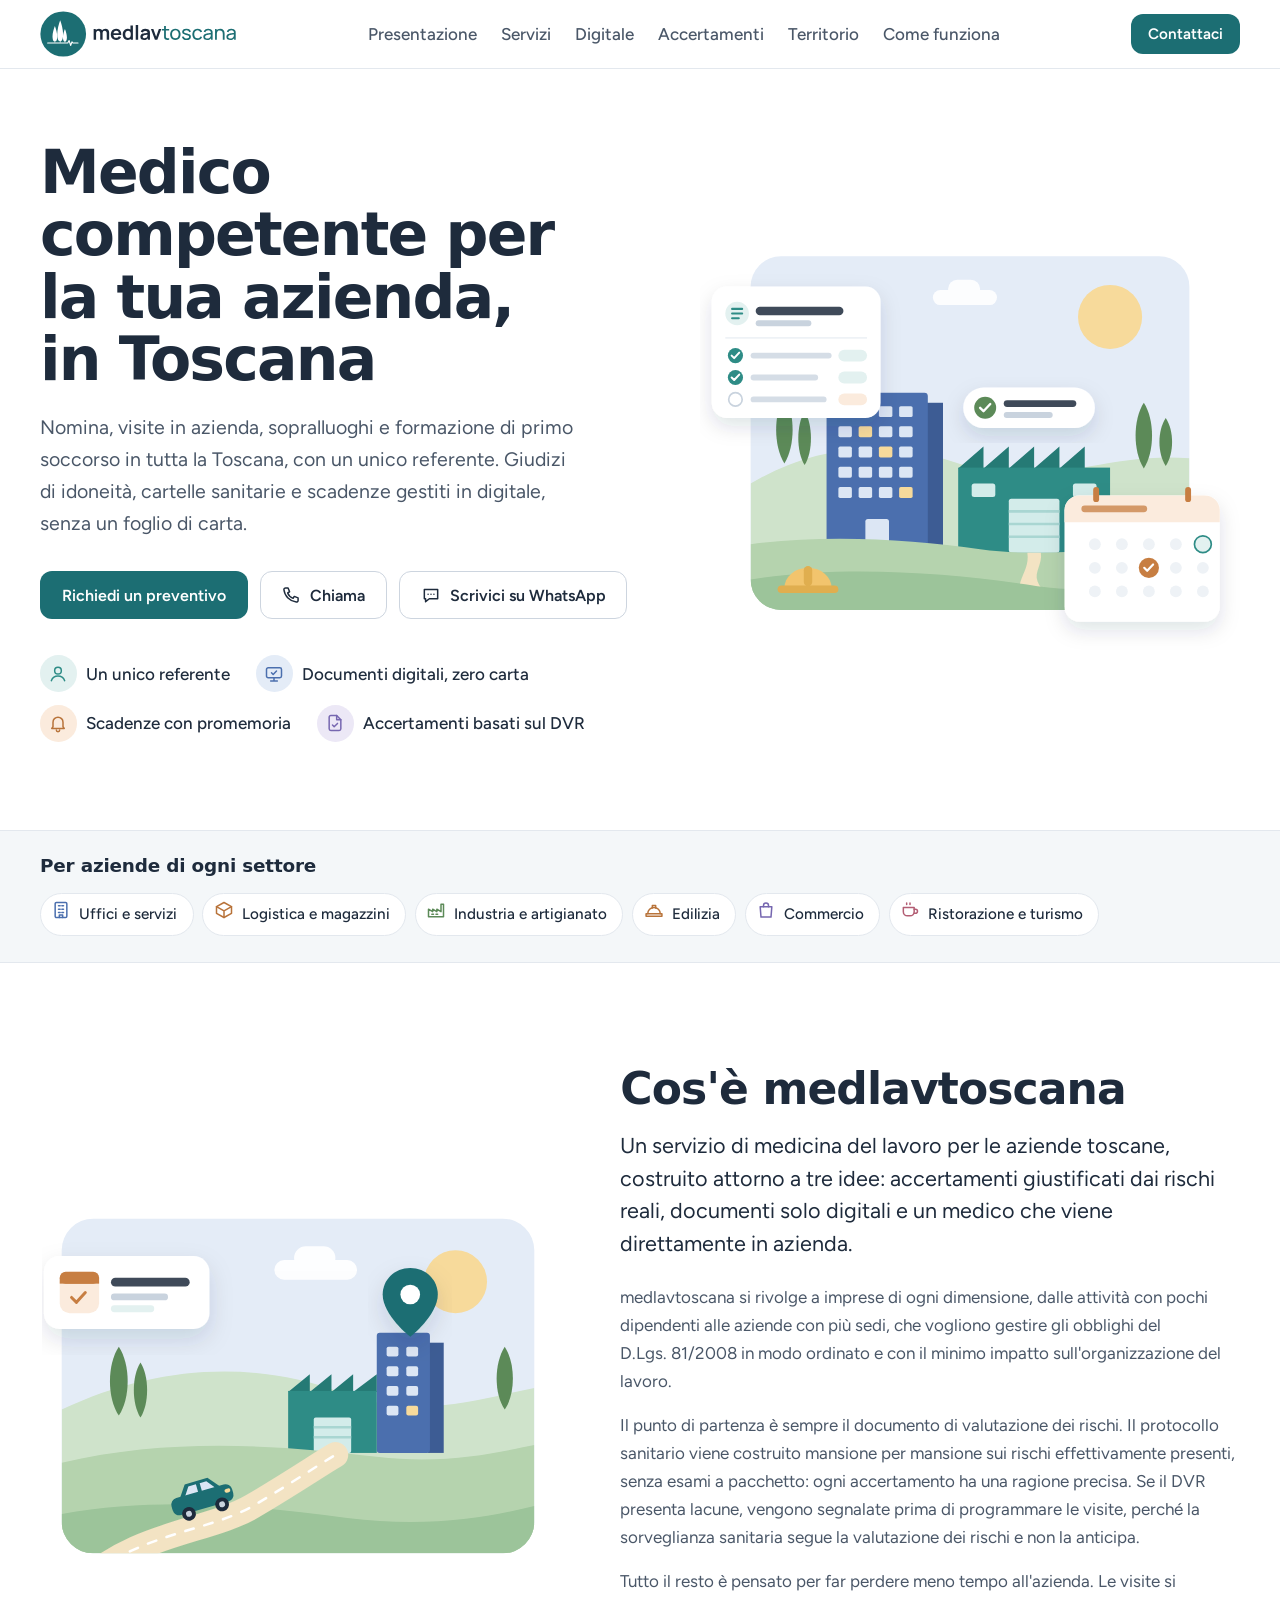
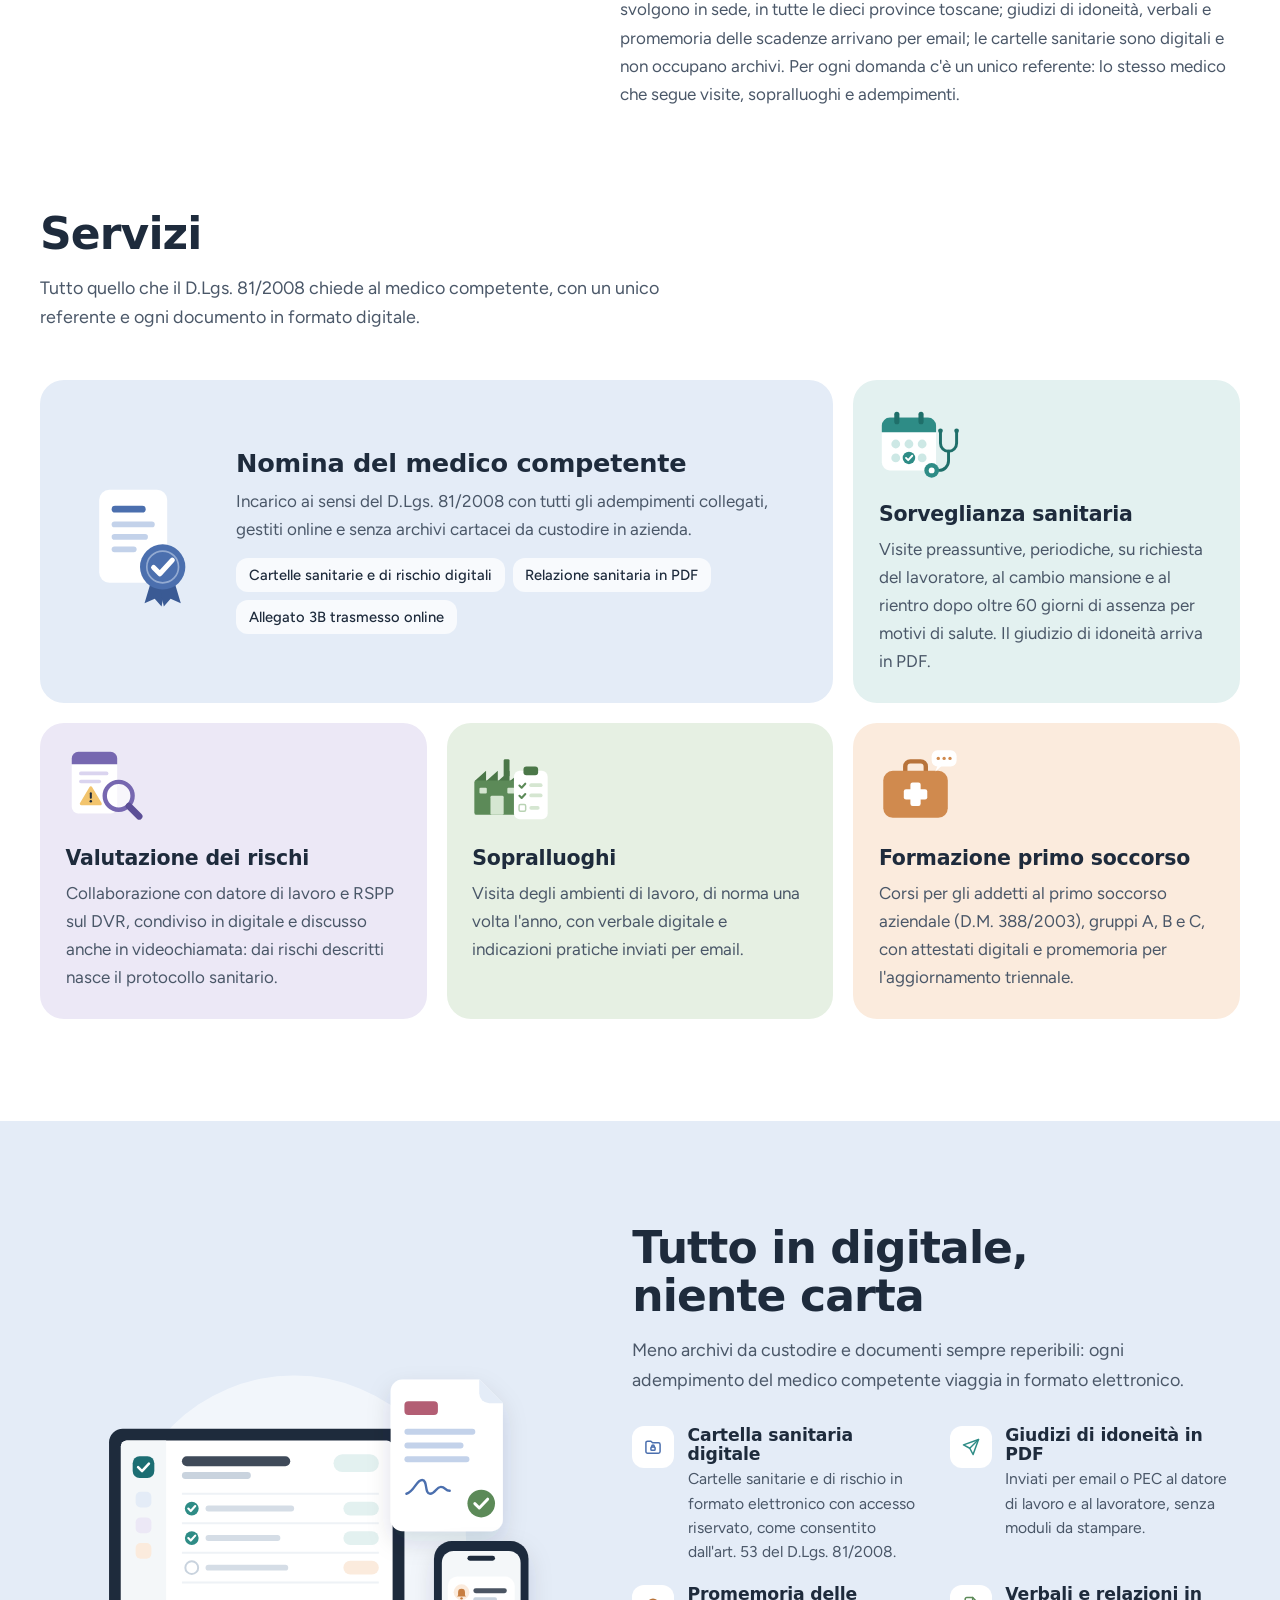
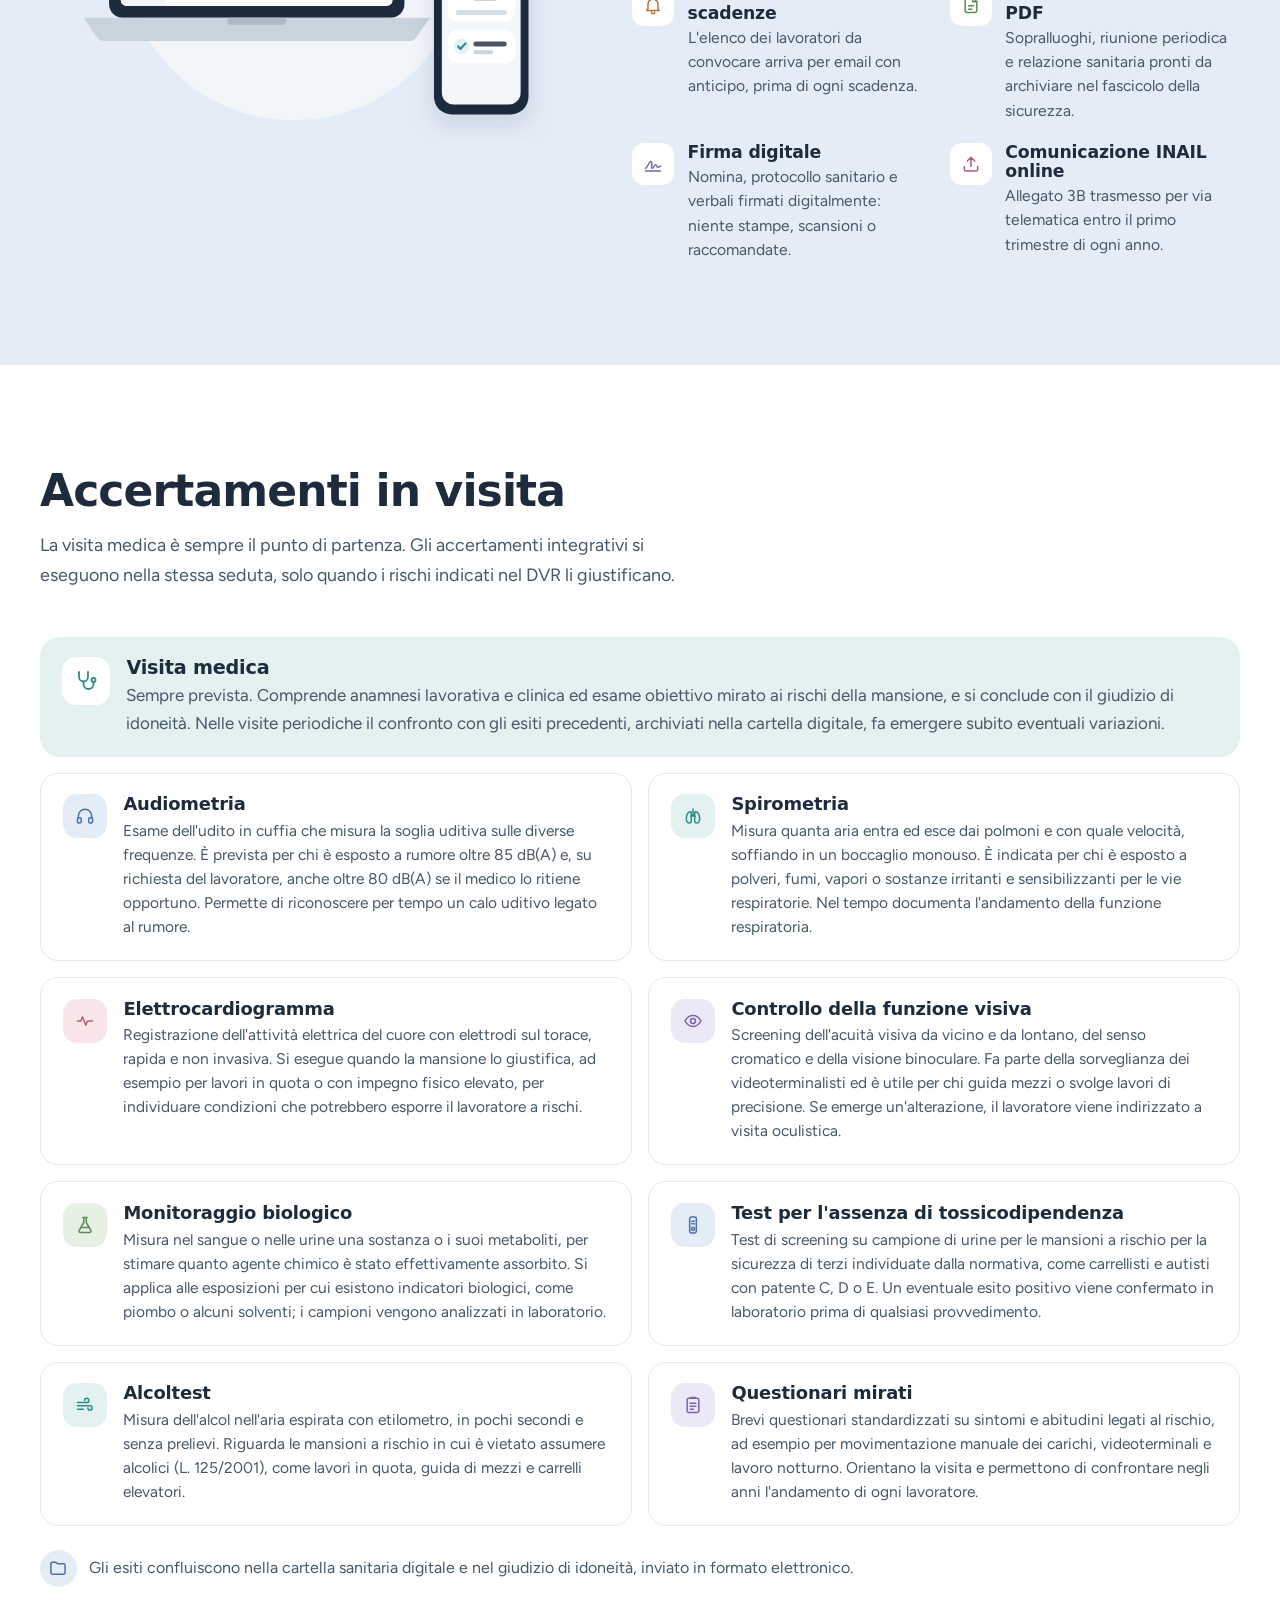
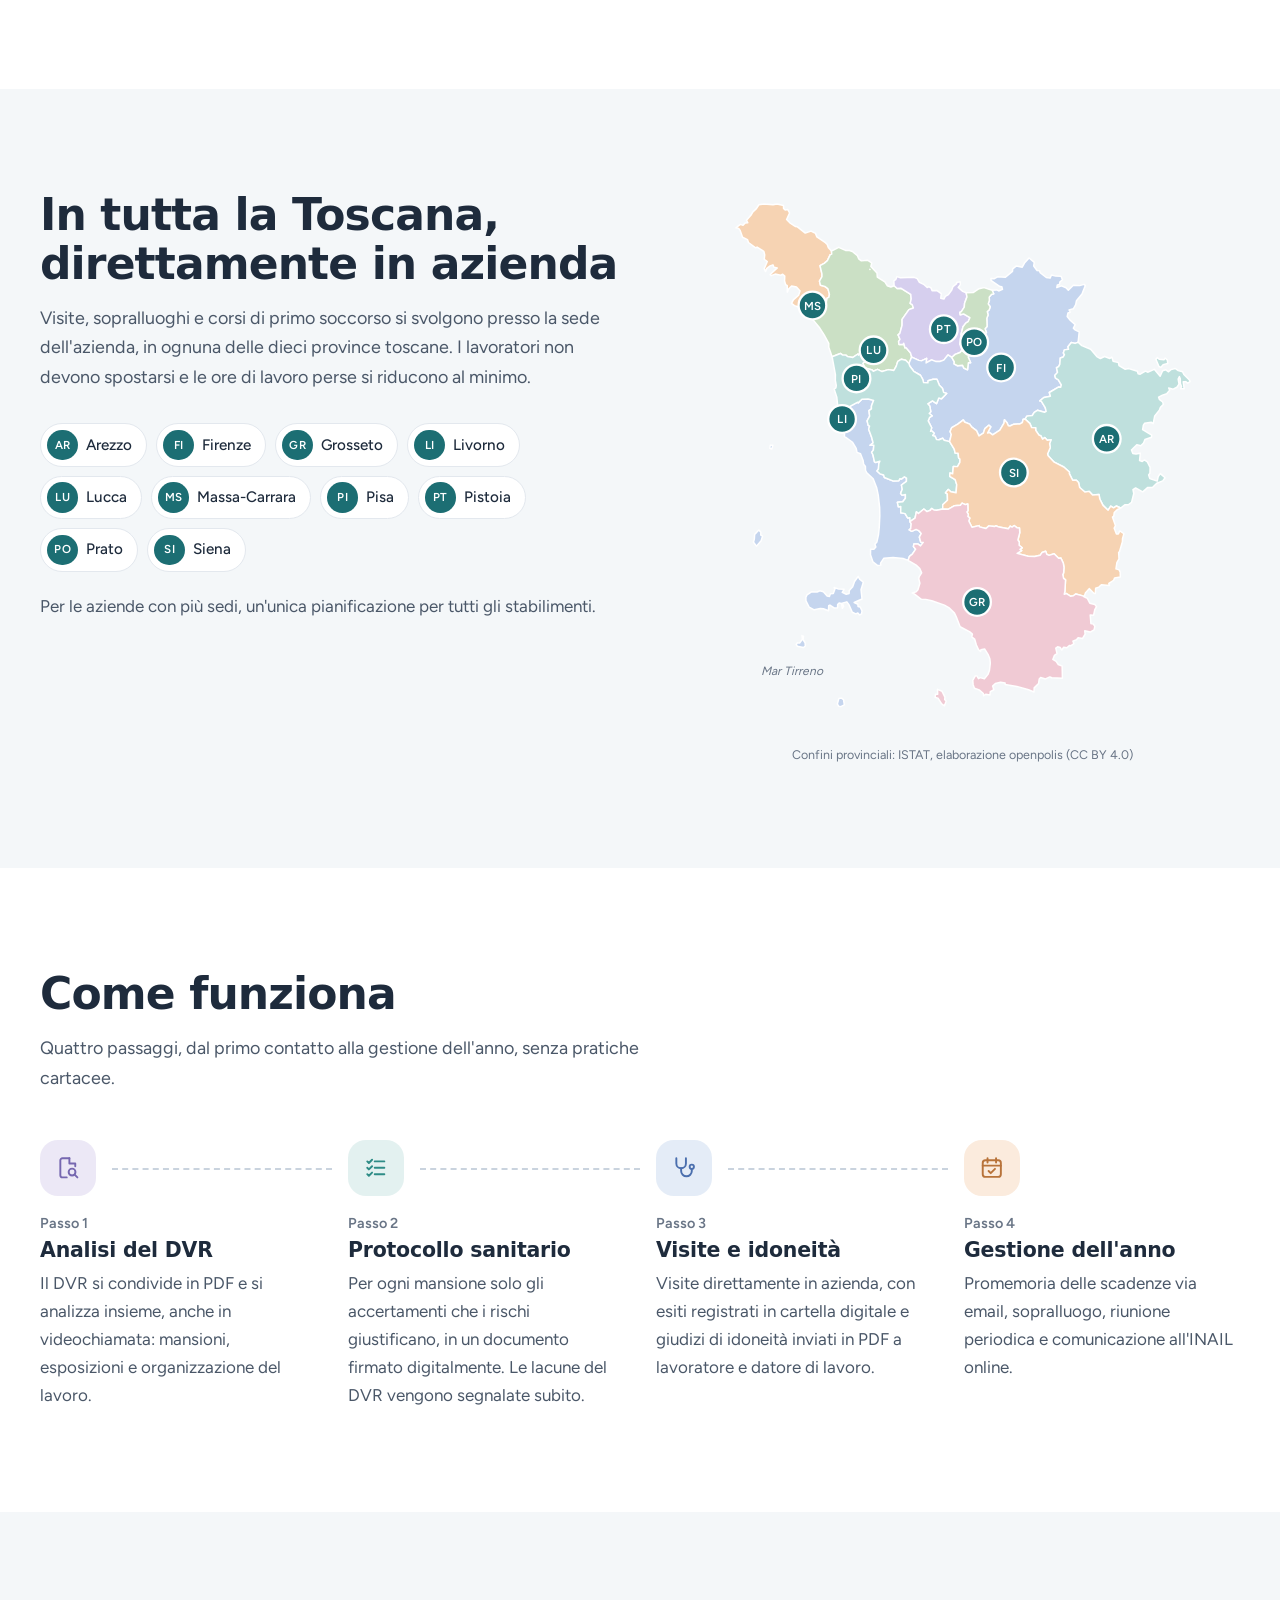
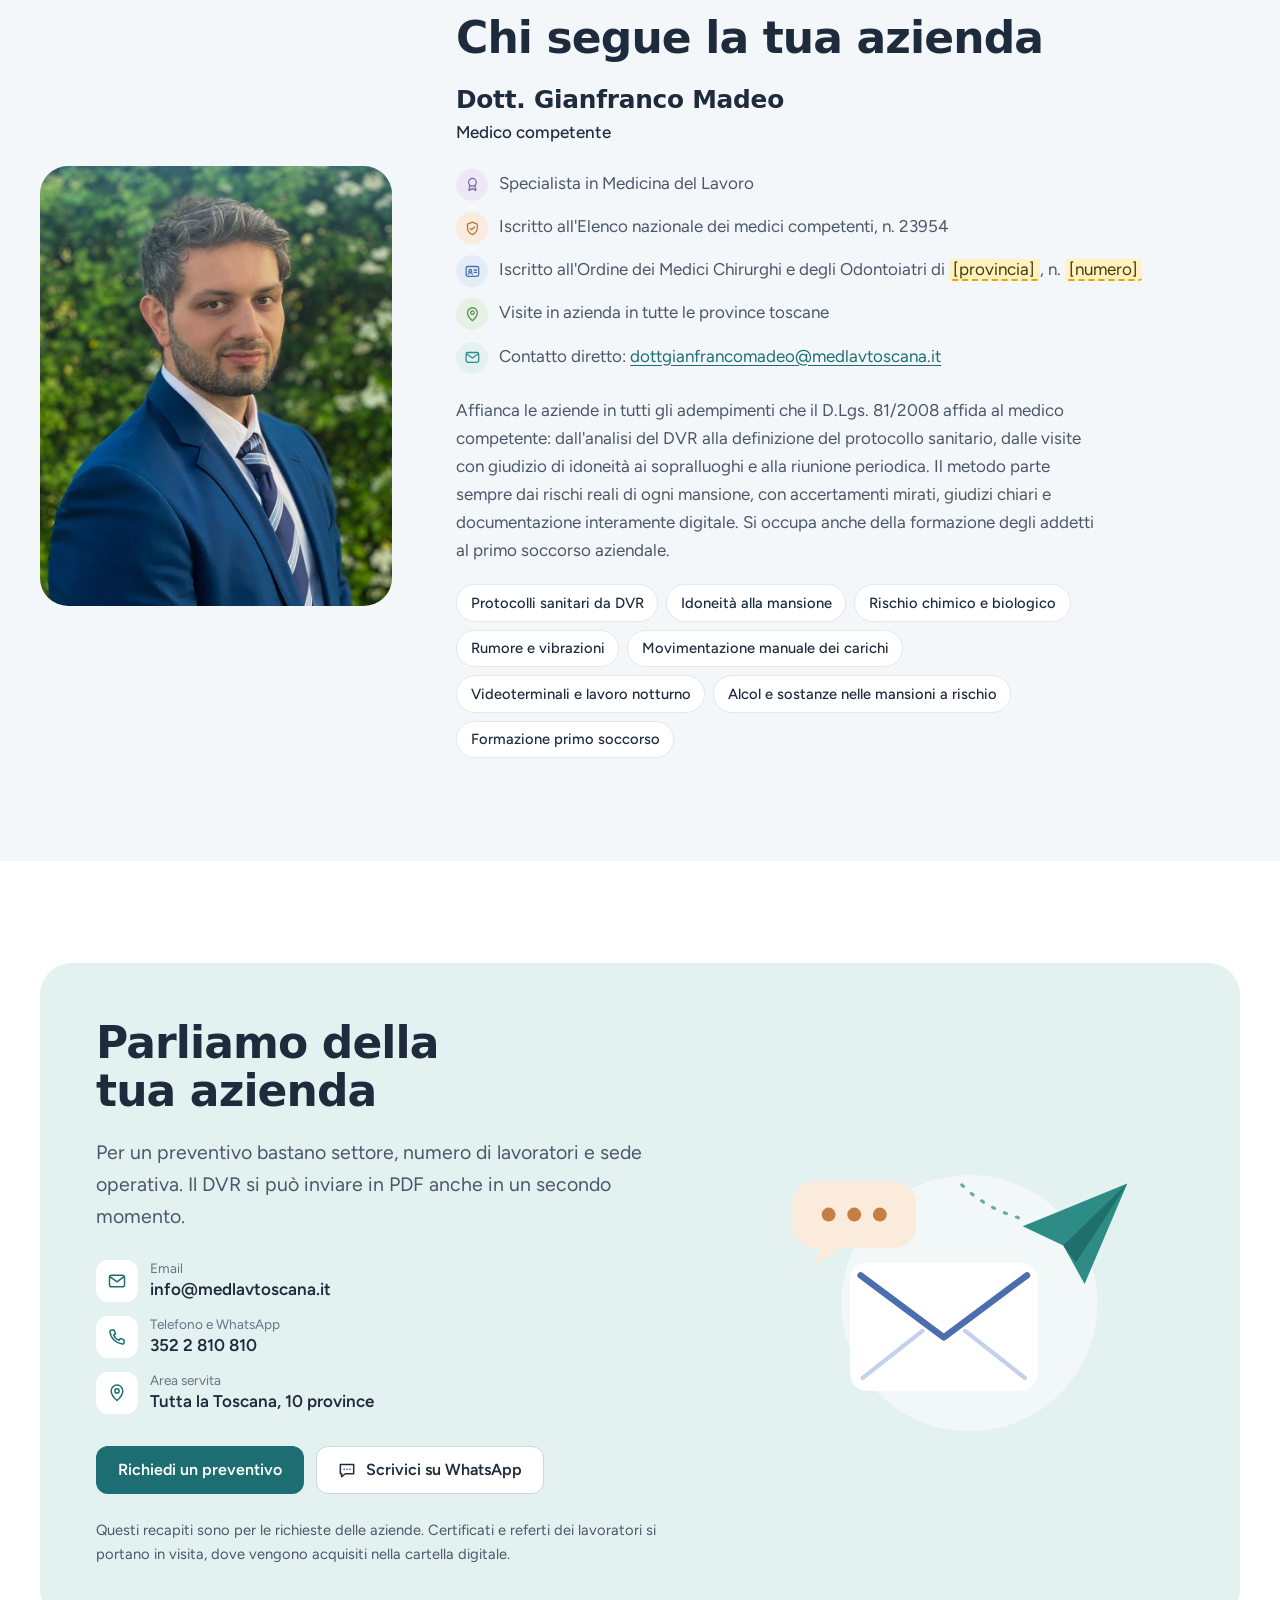
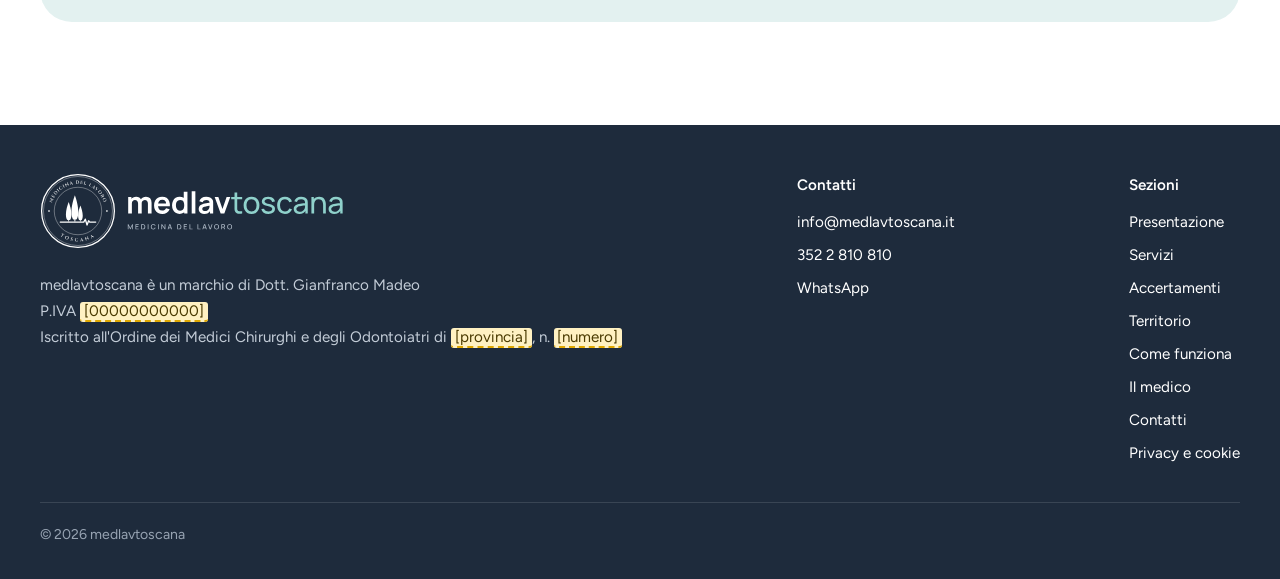
==== index.html @ ee9767a1 "Telefono e WhatsApp, scheda del medico aggiornata, sito pronto per il dominio - Numero 352 2 810 810" ====
<!doctype html>
<html lang="it">
<head>
  <meta charset="utf-8">
  <meta name="viewport" content="width=device-width, initial-scale=1">
  <title>medlavtoscana | Medico competente per aziende in Toscana</title>
  <meta name="description" content="Nomina del medico competente, sorveglianza sanitaria, sopralluoghi e formazione di primo soccorso per aziende in Toscana. Un unico referente e documenti solo digitali: giudizi, cartelle e scadenze senza carta.">
  <link rel="canonical" href="https://medlavtoscana.it/">
  <link rel="icon" href="favicon.svg" type="image/svg+xml">
  <link rel="icon" href="favicon-32.png" sizes="32x32" type="image/png">
  <link rel="apple-touch-icon" href="apple-touch-icon.png">
  <link rel="preload" href="bricolage-700.woff2" as="font" type="font/woff2" crossorigin>
  <link rel="preload" href="figtree-400.woff2" as="font" type="font/woff2" crossorigin>
  <link rel="stylesheet" href="styles.css">
  <meta name="theme-color" content="#FFFFFF">
  <meta property="og:type" content="website">
  <meta property="og:locale" content="it_IT">
  <meta property="og:url" content="https://medlavtoscana.it/">
  <meta property="og:title" content="medlavtoscana | Medico competente per aziende in Toscana">
  <meta property="og:description" content="Un unico referente e documenti solo digitali: giudizi di idoneità, cartelle e scadenze senza carta.">
  <meta property="og:image" content="https://medlavtoscana.it/og-image.png">
  <meta property="og:image:width" content="1200">
  <meta property="og:image:height" content="630">
  <script type="application/ld+json">
  {
    "@context": "https://schema.org",
    "@type": "MedicalBusiness",
    "name": "medlavtoscana",
    "url": "https://medlavtoscana.it/",
    "image": "https://medlavtoscana.it/og-image.png",
    "logo": "https://medlavtoscana.it/apple-touch-icon.png",
    "description": "Medicina del lavoro per aziende in Toscana: nomina del medico competente, sorveglianza sanitaria, sopralluoghi, formazione di primo soccorso, documenti digitali.",
    "areaServed": { "@type": "AdministrativeArea", "name": "Toscana" },
    "telephone": "+39 352 2 810 810",
    "email": "info@medlavtoscana.it",
    "founder": { "@type": "Person", "honorificPrefix": "Dott.", "name": "Gianfranco Madeo" }
  }
  </script>
</head>
<body>
  <a class="skip" href="#contenuto">Vai al contenuto</a>

  <header class="site-header">
    <div class="wrap header-inner">
      <a class="brand" href="./" aria-label="medlavtoscana, pagina iniziale">
        <img src="logo.svg" width="1023" height="240" alt="medlavtoscana">
      </a>
      <nav class="site-nav" aria-label="Sezioni">
        <a href="#presentazione">Presentazione</a>
        <a href="#servizi">Servizi</a>
        <a href="#digitale">Digitale</a>
        <a href="#accertamenti">Accertamenti</a>
        <a href="#territorio">Territorio</a>
        <a href="#come-funziona">Come funziona</a>
      </nav>
      <a class="btn btn-primary btn-sm" href="#contatti">Contattaci</a>
    </div>
  </header>

  <main id="contenuto">

    <!-- ===== Apertura ===== -->
    <section class="hero">
      <div class="wrap hero-grid">
        <div>
          <h1>Medico competente per la tua azienda, in Toscana</h1>
          <p class="lead">Nomina, visite in azienda, sopralluoghi e formazione di primo soccorso in tutta la Toscana, con un unico referente. Giudizi di idoneità, cartelle sanitarie e scadenze gestiti in digitale, senza un foglio di carta.</p>
          <div class="actions">
            <a class="btn btn-primary" data-preventivo href="mailto:info@medlavtoscana.it?subject=Richiesta%20preventivo%20medicina%20del%20lavoro&amp;body=Azienda%3A%0D%0ASettore%20di%20attivit%C3%A0%3A%0D%0ANumero%20di%20lavoratori%3A%0D%0ASede%20operativa%3A%0D%0ARichiesta%3A%0D%0A">Richiedi un preventivo</a>
            <a class="btn btn-ghost" href="tel:+393522810810">
              <svg class="i" viewBox="0 0 24 24" aria-hidden="true"><path d="M5.5 3.5h3l1.8 4.6-2.3 1.4a11.5 11.5 0 0 0 6.5 6.5l1.4-2.3 4.6 1.8v3a2 2 0 0 1-2.2 2A17 17 0 0 1 3.5 5.7a2 2 0 0 1 2-2.2Z"/></svg>
              Chiama
            </a>
            <a class="btn btn-ghost" href="https://wa.me/393522810810?text=Buongiorno%2C%20vorrei%20un%20preventivo%20per%20la%20medicina%20del%20lavoro." target="_blank" rel="noopener">
              <svg class="i" viewBox="0 0 24 24" aria-hidden="true"><path d="M4 5.5h16v11H10l-4.5 3.5v-3.5H4Z"/><path d="M8.5 11h.01M12 11h.01M15.5 11h.01"/></svg>
              Scrivici su WhatsApp
            </a>
          </div>
          <ul class="facts">
            <li><span class="dot-ico t-acqua c-acqua"><svg class="i" viewBox="0 0 24 24" aria-hidden="true"><circle cx="12" cy="8" r="4"/><path d="M4 20c1.5-3.8 4.5-5.5 8-5.5s6.5 1.7 8 5.5"/></svg></span>Un unico referente</li>
            <li><span class="dot-ico t-cielo c-cielo"><svg class="i" viewBox="0 0 24 24" aria-hidden="true"><rect x="3" y="4.5" width="18" height="12" rx="2"/><path d="M8 20.5h8M12 16.5v4"/><path d="m9 10.5 2 2 4-4"/></svg></span>Documenti digitali, zero carta</li>
            <li><span class="dot-ico t-albicocca c-albicocca"><svg class="i" viewBox="0 0 24 24" aria-hidden="true"><path d="M6 16.5V11a6 6 0 0 1 12 0v5.5l1.5 2h-15Z"/><path d="M10 20.5a2 2 0 0 0 4 0"/></svg></span>Scadenze con promemoria</li>
            <li><span class="dot-ico t-lavanda c-lavanda"><svg class="i" viewBox="0 0 24 24" aria-hidden="true"><path d="M14 3H7a2 2 0 0 0-2 2v14a2 2 0 0 0 2 2h10a2 2 0 0 0 2-2V8Z"/><path d="M14 3v5h5"/><path d="m9 14.5 2 2 4-4"/></svg></span>Accertamenti basati sul DVR</li>
          </ul>
        </div>
        <div class="hero-art">
          <img src="hero.svg" width="640" height="500" alt="Un ufficio e un capannone tra le colline toscane, con schede di visite e scadenze programmate">
        </div>
      </div>
    </section>

    <!-- ===== Settori ===== -->
    <section class="sectors" aria-labelledby="settori-t">
      <div class="wrap sectors-inner">
        <h2 id="settori-t">Per aziende di ogni settore</h2>
        <ul class="chips">
          <li class="chip"><span class="c-cielo"><svg class="i" viewBox="0 0 24 24" aria-hidden="true"><rect x="5" y="3" width="14" height="18" rx="1.5"/><path d="M9 7h2M13 7h2M9 11h2M13 11h2M9 15h2M13 15h2M10 21v-3h4v3"/></svg></span>Uffici e servizi</li>
          <li class="chip"><span class="c-albicocca"><svg class="i" viewBox="0 0 24 24" aria-hidden="true"><path d="M21 8 12 3 3 8v8l9 5 9-5Z"/><path d="m3 8 9 5 9-5M12 13v8"/></svg></span>Logistica e magazzini</li>
          <li class="chip"><span class="c-salvia"><svg class="i" viewBox="0 0 24 24" aria-hidden="true"><path d="M3 20V11l5 3v-3l5 3v-3l5 3V5h3v15Z"/><path d="M7 17h2M12 17h2"/></svg></span>Industria e artigianato</li>
          <li class="chip"><span class="c-albicocca"><svg class="i" viewBox="0 0 24 24" aria-hidden="true"><path d="M4.5 16.5a7.5 7.5 0 0 1 15 0"/><path d="M2.5 16.5h19v3h-19Z"/><path d="M10 9.5v-3h4v3"/></svg></span>Edilizia</li>
          <li class="chip"><span class="c-lavanda"><svg class="i" viewBox="0 0 24 24" aria-hidden="true"><path d="M5 8h14l-1 12.5H6Z"/><path d="M9 8V6.5a3 3 0 0 1 6 0V8"/></svg></span>Commercio</li>
          <li class="chip"><span class="c-cipria"><svg class="i" viewBox="0 0 24 24" aria-hidden="true"><path d="M4 9h13v5a5 5 0 0 1-5 5H9a5 5 0 0 1-5-5Z"/><path d="M17 11h1.5a2.5 2.5 0 0 1 0 5H17M8 3.5v2M12 3.5v2"/></svg></span>Ristorazione e turismo</li>
        </ul>
      </div>
    </section>

    <!-- ===== Presentazione ===== -->
    <section id="presentazione" class="section">
      <div class="wrap about-grid">
        <div class="about-art">
          <img src="chi-siamo.svg" width="520" height="380" alt="Un'auto percorre una strada tra le colline toscane verso un'azienda">
        </div>
        <div class="about-text">
          <h2>Cos'è medlavtoscana</h2>
          <p class="about-lead">Un servizio di medicina del lavoro per le aziende toscane, costruito attorno a tre idee: accertamenti giustificati dai rischi reali, documenti solo digitali e un medico che viene direttamente in azienda.</p>
          <div class="about-body">
            <p>medlavtoscana si rivolge a imprese di ogni dimensione, dalle attività con pochi dipendenti alle aziende con più sedi, che vogliono gestire gli obblighi del D.Lgs.&nbsp;81/2008 in modo ordinato e con il minimo impatto sull'organizzazione del lavoro.</p>
            <p>Il punto di partenza è sempre il documento di valutazione dei rischi. Il protocollo sanitario viene costruito mansione per mansione sui rischi effettivamente presenti, senza esami a pacchetto: ogni accertamento ha una ragione precisa. Se il DVR presenta lacune, vengono segnalate prima di programmare le visite, perché la sorveglianza sanitaria segue la valutazione dei rischi e non la anticipa.</p>
            <p>Tutto il resto è pensato per far perdere meno tempo all'azienda. Le visite si svolgono in sede, in tutte le dieci province toscane; giudizi di idoneità, verbali e promemoria delle scadenze arrivano per email; le cartelle sanitarie sono digitali e non occupano archivi. Per ogni domanda c'è un unico referente: lo stesso medico che segue visite, sopralluoghi e adempimenti.</p>
          </div>
        </div>
      </div>
    </section>

    <!-- ===== Servizi ===== -->
    <section id="servizi" class="section">
      <div class="wrap">
        <div class="section-head">
          <h2>Servizi</h2>
          <p>Tutto quello che il D.Lgs.&nbsp;81/2008 chiede al medico competente, con un unico referente e ogni documento in formato digitale.</p>
        </div>
        <div class="services">
          <article class="tile tile-main t-cielo">
            <img src="servizio-nomina.svg" width="120" height="120" alt="">
            <div class="tile-body">
              <h3>Nomina del medico competente</h3>
              <p>Incarico ai sensi del D.Lgs.&nbsp;81/2008 con tutti gli adempimenti collegati, gestiti online e senza archivi cartacei da custodire in azienda.</p>
              <ul>
                <li>Cartelle sanitarie e di rischio digitali</li>
                <li>Relazione sanitaria in PDF</li>
                <li>Allegato 3B trasmesso online</li>
              </ul>
            </div>
          </article>
          <article class="tile t-acqua">
            <img src="servizio-sorveglianza.svg" width="120" height="120" alt="">
            <h3>Sorveglianza sanitaria</h3>
            <p>Visite preassuntive, periodiche, su richiesta del lavoratore, al cambio mansione e al rientro dopo oltre 60&nbsp;giorni di assenza per motivi di salute. Il giudizio di idoneità arriva in PDF.</p>
          </article>
          <article class="tile t-lavanda">
            <img src="servizio-rischi.svg" width="120" height="120" alt="">
            <h3>Valutazione dei rischi</h3>
            <p>Collaborazione con datore di lavoro e RSPP sul DVR, condiviso in digitale e discusso anche in videochiamata: dai rischi descritti nasce il protocollo sanitario.</p>
          </article>
          <article class="tile t-salvia">
            <img src="servizio-sopralluoghi.svg" width="120" height="120" alt="">
            <h3>Sopralluoghi</h3>
            <p>Visita degli ambienti di lavoro, di norma una volta l'anno, con verbale digitale e indicazioni pratiche inviati per email.</p>
          </article>
          <article class="tile t-albicocca">
            <img src="servizio-primo-soccorso.svg" width="120" height="120" alt="">
            <h3>Formazione primo soccorso</h3>
            <p>Corsi per gli addetti al primo soccorso aziendale (D.M.&nbsp;388/2003), gruppi A, B e C, con attestati digitali e promemoria per l'aggiornamento triennale.</p>
          </article>
        </div>
      </div>
    </section>

    <!-- ===== Digitale ===== -->
    <section id="digitale" class="section digital t-cielo">
      <div class="wrap digital-grid">
        <div class="digital-art">
          <img src="digitale.svg" width="520" height="400" alt="Computer, telefono e documento firmato digitalmente con scadenze e promemoria">
        </div>
        <div>
          <div class="section-head">
            <h2>Tutto in digitale, niente carta</h2>
            <p>Meno archivi da custodire e documenti sempre reperibili: ogni adempimento del medico competente viaggia in formato elettronico.</p>
          </div>
          <ul class="features">
            <li class="feature">
              <span class="box-ico c-cielo"><svg class="i" viewBox="0 0 24 24" aria-hidden="true"><path d="M3.5 7a2 2 0 0 1 2-2h4l2 2h7a2 2 0 0 1 2 2v8.5a2 2 0 0 1-2 2h-13a2 2 0 0 1-2-2Z"/><rect x="9.5" y="12" width="5" height="4" rx="1"/><path d="M10.5 12v-1a1.5 1.5 0 0 1 3 0v1"/></svg></span>
              <div><h3>Cartella sanitaria digitale</h3><p>Cartelle sanitarie e di rischio in formato elettronico con accesso riservato, come consentito dall'art.&nbsp;53 del D.Lgs.&nbsp;81/2008.</p></div>
            </li>
            <li class="feature">
              <span class="box-ico c-acqua"><svg class="i" viewBox="0 0 24 24" aria-hidden="true"><path d="M21 3 10.5 13.5"/><path d="M21 3l-6.5 18-4-7.5L3 9.5Z"/></svg></span>
              <div><h3>Giudizi di idoneità in PDF</h3><p>Inviati per email o PEC al datore di lavoro e al lavoratore, senza moduli da stampare.</p></div>
            </li>
            <li class="feature">
              <span class="box-ico c-albicocca"><svg class="i" viewBox="0 0 24 24" aria-hidden="true"><path d="M6 16.5V11a6 6 0 0 1 12 0v5.5l1.5 2h-15Z"/><path d="M10 20.5a2 2 0 0 0 4 0"/></svg></span>
              <div><h3>Promemoria delle scadenze</h3><p>L'elenco dei lavoratori da convocare arriva per email con anticipo, prima di ogni scadenza.</p></div>
            </li>
            <li class="feature">
              <span class="box-ico c-salvia"><svg class="i" viewBox="0 0 24 24" aria-hidden="true"><path d="M14 3H7a2 2 0 0 0-2 2v14a2 2 0 0 0 2 2h10a2 2 0 0 0 2-2V8Z"/><path d="M14 3v5h5M9 13h6M9 17h4"/></svg></span>
              <div><h3>Verbali e relazioni in PDF</h3><p>Sopralluoghi, riunione periodica e relazione sanitaria pronti da archiviare nel fascicolo della sicurezza.</p></div>
            </li>
            <li class="feature">
              <span class="box-ico c-lavanda"><svg class="i" viewBox="0 0 24 24" aria-hidden="true"><path d="M3 17c3-1 4-8 6.5-8S9 17 11 17s2.5-4 4-4 1.5 3 3 3 2.5-1 3-1.5"/><path d="M3 20.5h18"/></svg></span>
              <div><h3>Firma digitale</h3><p>Nomina, protocollo sanitario e verbali firmati digitalmente: niente stampe, scansioni o raccomandate.</p></div>
            </li>
            <li class="feature">
              <span class="box-ico c-cipria"><svg class="i" viewBox="0 0 24 24" aria-hidden="true"><path d="M12 15V4M7.5 8.5 12 4l4.5 4.5"/><path d="M4 15v3.5A2 2 0 0 0 6 20.5h12a2 2 0 0 0 2-2V15"/></svg></span>
              <div><h3>Comunicazione INAIL online</h3><p>Allegato 3B trasmesso per via telematica entro il primo trimestre di ogni anno.</p></div>
            </li>
          </ul>
        </div>
      </div>
    </section>

    <!-- ===== Accertamenti ===== -->
    <section id="accertamenti" class="section">
      <div class="wrap">
        <div class="section-head">
          <h2>Accertamenti in visita</h2>
          <p>La visita medica è sempre il punto di partenza. Gli accertamenti integrativi si eseguono nella stessa seduta, solo quando i rischi indicati nel DVR li giustificano.</p>
        </div>

        <div class="exam-main t-acqua">
          <span class="box-ico"><svg class="i" viewBox="0 0 24 24" aria-hidden="true"><path d="M5 3v5a4.5 4.5 0 0 0 9 0V3"/><path d="M9.5 12.5V15a5 5 0 0 0 10 0v-2"/><circle cx="19.5" cy="11" r="2"/></svg></span>
          <div><h3>Visita medica</h3><p>Sempre prevista. Comprende anamnesi lavorativa e clinica ed esame obiettivo mirato ai rischi della mansione, e si conclude con il giudizio di idoneità. Nelle visite periodiche il confronto con gli esiti precedenti, archiviati nella cartella digitale, fa emergere subito eventuali variazioni.</p></div>
        </div>

        <ul class="exams">
          <li class="exam">
            <span class="sq-ico t-cielo c-cielo"><svg class="i" viewBox="0 0 24 24" aria-hidden="true"><path d="M4 14v-2a8 8 0 0 1 16 0v2"/><rect x="3" y="14" width="4.5" height="6.5" rx="1.5"/><rect x="16.5" y="14" width="4.5" height="6.5" rx="1.5"/></svg></span>
            <div><h3>Audiometria</h3><p>Esame dell'udito in cuffia che misura la soglia uditiva sulle diverse frequenze. È prevista per chi è esposto a rumore oltre 85&nbsp;dB(A) e, su richiesta del lavoratore, anche oltre 80&nbsp;dB(A) se il medico lo ritiene opportuno. Permette di riconoscere per tempo un calo uditivo legato al rumore.</p></div>
          </li>
          <li class="exam">
            <span class="sq-ico t-acqua c-acqua"><svg class="i" viewBox="0 0 24 24" aria-hidden="true"><path d="M12 3.5v7.5"/><path d="M12 11c-.8.9-1.8 1.3-2.8 1.2M12 11c.8.9 1.8 1.3 2.8 1.2"/><path d="M8.8 7C6.3 7.2 4.4 10.4 4 14.7c-.3 3.3 1 5.8 3.4 5.8 1.8 0 2.6-1.2 2.6-3.4V9.4c0-1.5-.4-2.4-1.2-2.4Z"/><path d="M15.2 7c2.5.2 4.4 3.4 4.8 7.7.3 3.3-1 5.8-3.4 5.8-1.8 0-2.6-1.2-2.6-3.4V9.4c0-1.5.4-2.4 1.2-2.4Z"/></svg></span>
            <div><h3>Spirometria</h3><p>Misura quanta aria entra ed esce dai polmoni e con quale velocità, soffiando in un boccaglio monouso. È indicata per chi è esposto a polveri, fumi, vapori o sostanze irritanti e sensibilizzanti per le vie respiratorie. Nel tempo documenta l'andamento della funzione respiratoria.</p></div>
          </li>
          <li class="exam">
            <span class="sq-ico t-cipria c-cipria"><svg class="i" viewBox="0 0 24 24" aria-hidden="true"><path d="M3 12h4l2-5 4 10 2-5h6"/></svg></span>
            <div><h3>Elettrocardiogramma</h3><p>Registrazione dell'attività elettrica del cuore con elettrodi sul torace, rapida e non invasiva. Si esegue quando la mansione lo giustifica, ad esempio per lavori in quota o con impegno fisico elevato, per individuare condizioni che potrebbero esporre il lavoratore a rischi.</p></div>
          </li>
          <li class="exam">
            <span class="sq-ico t-lavanda c-lavanda"><svg class="i" viewBox="0 0 24 24" aria-hidden="true"><path d="M2.5 12S6 5.5 12 5.5 21.5 12 21.5 12 18 18.5 12 18.5 2.5 12 2.5 12Z"/><circle cx="12" cy="12" r="3"/></svg></span>
            <div><h3>Controllo della funzione visiva</h3><p>Screening dell'acuità visiva da vicino e da lontano, del senso cromatico e della visione binoculare. Fa parte della sorveglianza dei videoterminalisti ed è utile per chi guida mezzi o svolge lavori di precisione. Se emerge un'alterazione, il lavoratore viene indirizzato a visita oculistica.</p></div>
          </li>
          <li class="exam">
            <span class="sq-ico t-salvia c-salvia"><svg class="i" viewBox="0 0 24 24" aria-hidden="true"><path d="M9.5 3h5M10.5 3v6L5 18.5A1.7 1.7 0 0 0 6.5 21h11a1.7 1.7 0 0 0 1.5-2.5L13.5 9V3"/><path d="M7.5 15h9"/></svg></span>
            <div><h3>Monitoraggio biologico</h3><p>Misura nel sangue o nelle urine una sostanza o i suoi metaboliti, per stimare quanto agente chimico è stato effettivamente assorbito. Si applica alle esposizioni per cui esistono indicatori biologici, come piombo o alcuni solventi; i campioni vengono analizzati in laboratorio.</p></div>
          </li>
          <li class="exam">
            <span class="sq-ico t-cielo c-cielo"><svg class="i" viewBox="0 0 24 24" aria-hidden="true"><rect x="8" y="2.5" width="8" height="19" rx="2"/><path d="M10.5 7.5h3M10.5 10.5h3"/><circle cx="12" cy="16.5" r="1.8"/></svg></span>
            <div><h3>Test per l'assenza di tossicodipendenza</h3><p>Test di screening su campione di urine per le mansioni a rischio per la sicurezza di terzi individuate dalla normativa, come carrellisti e autisti con patente C, D o E. Un eventuale esito positivo viene confermato in laboratorio prima di qualsiasi provvedimento.</p></div>
          </li>
          <li class="exam">
            <span class="sq-ico t-acqua c-acqua"><svg class="i" viewBox="0 0 24 24" aria-hidden="true"><path d="M3 9h11a2.5 2.5 0 1 0-2.5-2.5"/><path d="M3 13h15a2.5 2.5 0 1 1-2.5 2.5"/><path d="M3 17h7"/></svg></span>
            <div><h3>Alcoltest</h3><p>Misura dell'alcol nell'aria espirata con etilometro, in pochi secondi e senza prelievi. Riguarda le mansioni a rischio in cui è vietato assumere alcolici (L.&nbsp;125/2001), come lavori in quota, guida di mezzi e carrelli elevatori.</p></div>
          </li>
          <li class="exam">
            <span class="sq-ico t-lavanda c-lavanda"><svg class="i" viewBox="0 0 24 24" aria-hidden="true"><rect x="5" y="4" width="14" height="17" rx="2"/><path d="M9 4V3h6v1"/><path d="M8.5 10h7M8.5 13.5h7M8.5 17h4"/></svg></span>
            <div><h3>Questionari mirati</h3><p>Brevi questionari standardizzati su sintomi e abitudini legati al rischio, ad esempio per movimentazione manuale dei carichi, videoterminali e lavoro notturno. Orientano la visita e permettono di confrontare negli anni l'andamento di ogni lavoratore.</p></div>
          </li>
        </ul>

        <p class="exams-note"><span class="dot-ico t-cielo c-cielo"><svg class="i" viewBox="0 0 24 24" aria-hidden="true"><path d="M3.5 7a2 2 0 0 1 2-2h4l2 2h7a2 2 0 0 1 2 2v8.5a2 2 0 0 1-2 2h-13a2 2 0 0 1-2-2Z"/></svg></span>Gli esiti confluiscono nella cartella sanitaria digitale e nel giudizio di idoneità, inviato in formato elettronico.</p>
      </div>
    </section>

    <!-- ===== Territorio ===== -->
    <section id="territorio" class="section section-mist">
      <div class="wrap territory">
        <div class="territory-head">
            <div class="section-head">
            <h2>In tutta la Toscana, direttamente in azienda</h2>
            <p>Visite, sopralluoghi e corsi di primo soccorso si svolgono presso la sede dell'azienda, in ognuna delle dieci province toscane. I lavoratori non devono spostarsi e le ore di lavoro perse si riducono al minimo.</p>
          </div>
        </div>
        <figure class="map">
          <svg class="tuscany" viewBox="0 0 520 591" role="img" aria-labelledby="mappa-t mappa-d">
<title id="mappa-t">Mappa della Toscana</title>
<desc id="mappa-d">Le dieci province toscane evidenziate: Arezzo, Firenze, Grosseto, Livorno, Lucca, Massa-Carrara, Pisa, Pistoia, Prato e Siena.</desc>
<text class="sea" x="41.5" y="524.4">Mar Tirreno</text>
<g class="prov">
<path d="M117.5 65.1l0.3 3.1l-1.6 0.7l-3.1 6.5l-3.5 3l-4.5 2.5l2.1 9l0 3l-2.7 4.8l1.1 4.4l4.6 1.2l3.4 2.5l1.7 5.9l-0.5 3.2l-2 1.2l-0.8 3.9l-4.1 4.1l0.7 2.8l-3.9 3.1l-3.2 7.4l-4.3 1.7l-9.7 -9.3l-5.5 -4.2l-4.6 -1.4l-3.1 -2.5l1.9 -3.8l5.7 -5l1.6 -4.7l-3.9 -4.3l-5.3 -1l-3 2.9l-1.6 3.8l-0.1 -7l-1.7 -1.1l-1.2 -3.9l0.2 -5.4l-2.2 -2l-2.1 1.1l-6.1 -1.3l-4.4 1.7l-1 -1.2l7.7 -7.2l-3.6 -0.7l-1.1 -2.6l-3.1 1.1l-3.5 2.7l-1.4 3.5l-1.4 -3.2l3.3 -7.7l-3.3 -2.5l0.5 -4.7l-1 -3.9l-7.3 -4.6l-1.5 0.9l-7.8 -5.8l-1.1 -3.2l-5.3 -2.5l-2.6 -7.4l-1.6 -2.2l-3 -0.7l4.9 -3.6l2.8 1l2.4 -2.6l2.8 -0.1l-1.4 -2.8l5.2 -6l1.7 -3.1l3.8 -3.5l2.7 -4.2l5.4 -0.8l9.9 0.7l4.4 -0.8l6.9 1.7l0.1 3.1l1.8 1.8l2.8 -0.5l1.9 3.7l-3.2 7.1l3.5 3.6l6.2 4l2 0.3l8.5 6.8l6.2 -2.1l4.9 2.4l1.5 3.8l9.2 6.3l2 2l1.3 3.6z" fill="#F6D3B3"><title>Massa-Carrara</title></path>
<path d="M204.4 179.9l-3 7l-3.5 -3.6l-4.6 -1.1l-3.9 2.3l-1.8 5.5l-2.5 4.4l-6 -0.9l-6.8 2.1l-4.9 -2.4l-4.6 2.1l-1.1 -1.3l-7.9 -2.2l-2.4 -5.2l2.2 -1.6l0.2 -2.6l-3 -2.1l-2 -5.6l-2 3.2l-0.7 -1.3l-5.4 3.7l-5.9 -1l-1.7 -1.5l-3.4 0l-2.5 -1.8l-9 3.5l-3.6 -10.1l0 -4.3l-5.2 -9.5l-5.2 -8l-7 -8.5l4.3 -1.7l3.2 -7.4l3.9 -3.1l-0.7 -2.8l4.1 -4.1l0.8 -3.9l2 -1.2l0.5 -3.2l-1.7 -5.9l-3.4 -2.5l-4.6 -1.2l-1.1 -4.4l2.7 -4.8l0 -3l-2.1 -9l4.5 -2.5l3.5 -3l3.1 -6.5l1.6 -0.7l-0.3 -3.1l7.8 -4.1l7.4 3.4l4.3 0l3.1 1.1l5.5 4.5l1.4 3.5l2.9 2.2l6.6 -0.7l4.6 3l-0.9 3.8l6.6 7l0.4 4.5l8.1 5.2l2.6 4.1l4 1.4l3.5 -1.4l3.3 3l3.9 -0.3l10.8 6.7l0.5 4.9l-1.1 4.9l2.2 1.4l1.3 3.5l-4.9 1.8l-7.4 10.6l0 6.3l-2.4 8.8l-1.9 1.7l2 4.8l-1.5 2.4l0.5 3.2l4.3 0l0.8 -1.4l1.3 4.9l1.3 0.1l4.8 5.7zM159.3 85l-0.2 -0.1l0 0.2z" fill="#CBE0C5"><title>Lucca</title></path>
<path d="M247.8 180.3l-4.1 -2.7l-4.5 5.6l-4.3 1.5l-4.1 0.1l-4.8 -1.9l-6 3.4l0.6 -5l-5.2 2.5l-3.2 -0.3l-7.8 -3.6l-1.2 -4.3l-4.8 -5.7l-1.3 -0.1l-1.3 -4.9l-0.8 1.4l-4.3 0l-0.5 -3.2l1.5 -2.4l-2 -4.8l1.9 -1.7l2.4 -8.8l0 -6.3l7.4 -10.6l4.9 -1.8l-1.3 -3.5l-2.2 -1.4l1.1 -4.9l-0.5 -4.9l-10.8 -6.7l-3.9 0.3l-3.3 -3l-0.3 -5.3l2 -1.2l1.4 -3.4l3.8 1.4l14.7 -0.6l3.4 1.5l2.4 4l4.5 2.1l3.9 3.5l1.8 -1.1l2.5 1.8l1 2.8l5 -0.4l4.9 3.5l-0.5 5l3.4 0.9l1.6 -3l3.3 -1.8l3.6 -5.1l1.3 -3.6l4.1 -3.3l-0.1 -1.2l3.9 -0.7l0.1 3l-2.3 3.2l4.9 4.2l3.7 1.4l0.9 4.5l-2.6 6.9l-0.3 4.1l-3.2 5l-1.7 0.9l0.5 2.5l3.6 -0.9l6.9 4.1l-2 4.3l-2.5 1.5l-3 4l-2.2 8.5l1.1 3.6l-2.1 6.7l2.3 3.6l1.2 4.3l-2 -0.7l-1.5 1.9l-5.3 2z" fill="#D6CFEE"><title>Pistoia</title></path>
<path d="M291.5 107.5l5 -0.3l2.1 1.1l4.2 -1.7l-0.7 -2.9l-2 -0.2l-9.8 -6.6l0 -2.2l3.3 0.4l3.8 -2.1l8.6 0.5l7.6 -6.4l0.3 -2.8l4 -3.1l6.3 1.3l2.4 -4.4l5 -5.5l5.6 4.7l-0.6 3.9l3.6 4.9l2.7 0.2l0.7 2.3l6.6 5.1l4.1 0.7l1.5 -3.3l4.5 1.1l6.1 0.3l1.3 3.7l-2.6 2.1l-0.7 3.1l-2.2 0.3l-0.6 2.9l5 -1.8l5 2l2.5 2.7l5.4 -5.5l7 0.5l4.6 -1.3l1.4 1.3l-3.6 9.1l-6 7.3l-0.8 4.2l-2.6 4.5l-4.6 1.2l1.3 2.6l-2.5 0.8l-0.8 3.7l2.6 3.5l6 5.4l-1.9 3.8l1.7 1.8l4.6 2.3l-1.2 11.2l-3.3 1.2l-4 -1l-3.7 4.6l0.7 2.8l-4.6 0.6l-1.1 3.4l1.2 1.8l-1.3 2.5l-3.2 1.1l-0.5 6.7l-1.3 2.7l-2.3 1.2l1.1 5l-3 3.4l0.9 2.9l3 1.9l3.2 5.4l-0.6 2.4l-2.1 -0.2l-10.3 6l1.2 4l-7.1 1.4l-4.4 3.7l1.9 0.7l4 6.7l1 4l-1.8 0.9l-7.7 -2.1l-3.4 2.2l-2.2 3.4l-5.8 0.7l-1.9 3.2l-2.1 0.2l-1 3.7l-2.5 1.3l-6.5 0.3l-4.4 2l-1.7 -0.2l-1.4 -3.3l-2.8 -3.2l-0.5 3.6l-4.5 7.6l-7.8 5l-3.5 -2.5l-2 0.6l3.5 -6.7l-2.2 -1.8l-4.2 3.7l-1.7 5l-4.7 3l-2.7 -5.9l-5.3 -3.9l-2 -3.1l-5.7 -2.3l-1.2 -2.2l-6.1 4.5l-6.5 3.8l-1.8 4.2l1.3 3.3l-1.8 7.7l-5.9 -1.4l-1.6 -2.3l-4 1.7l-2.7 -0.2l-1.6 -3.7l-2.6 -0.7l1.7 -2.4l-2.5 -2.6l-1.5 0.5l1.3 -3.9l-3.8 -7.5l1.6 -3.8l2.7 -1.7l-3.2 -2.5l1.7 -1.9l-1.1 -6.3l-2.2 -2.3l5.1 -3.2l4.4 3.1l2.5 -6.2l2.8 1l5.7 -5.8l-3.3 -1.2l-1.3 -4.5l-3.3 -3.2l-2.6 -6.6l-4.1 0l-5.5 1.6l-0.2 2.3l-4.7 -0.2l-0.9 -3.5l-2.5 -4.5l-7.3 -4.3l-4.3 -5.7l-0.9 -2.7l3 -7l7.8 3.6l3.2 0.3l5.2 -2.5l-0.6 5l6 -3.4l4.8 1.9l4.1 -0.1l4.3 -1.5l4.5 -5.6l4.1 2.7l2.8 4.7l-0.3 2.2l3.8 2.1l5.5 -0.6l1.2 3.1l4.1 1.9l0.9 -7.6l2.5 -0.1l-2.7 -6.1l1.5 -2.7l3 1.7l2.8 -1.5l4.2 -7l3.7 -1.7l0.8 -1.8l-2.6 -4.7l2.4 -4.4l-1 -1.3l5 -3l-1.5 -4.2l2.2 -2.6l-0.3 -8.8l1.4 -3.5l-0.9 -3.9l2.1 -1.7l1.1 -3.4l-2.2 -3.1l1.3 -3.9l-0.2 -3.4l2.4 -2.9l2.5 -0.8z" fill="#C5D5EE"><title>Firenze</title></path>
<path d="M202.5 358.1l1.4 2.4l-0.6 5.3l-1.6 1.3l2.7 1.6l4.8 -2.1l3.3 1.7l2.2 2.8l-2 3.8l1.5 5.5l2.7 0.3l-2.9 3.8l-2.6 -2l-4.6 -0.1l-0.5 2.8l2.4 2.8l-3.6 5.4l-3.1 2.4l-1.5 4.4l-5.4 -2l-10.8 -1.2l-10 0.8l-3.6 5.3l0.2 2.2l-3.6 0.3l-4.9 -4l-2.6 -7.5l0.1 -6.1l3.8 0l1.9 -2.3l-1 -3.1l2.1 -2.3l1.8 -8.2l0.8 -7.8l0.6 -12.7l-0.2 -8.9l-1.5 -13.3l-1.6 -7.6l-3.9 -10l-6.9 -6.6l-1.4 -2.7l-0.1 -4l-1.9 -2.4l-0.6 -4.2l-2.8 -7.2l-3.8 -1.5l-0.9 -4.3l-3.9 -6.7l-8.9 -6.3l0.2 -2.6l-1.8 -3l-1.7 -6.2l-3.6 -6.7l3.8 -6.5l-3.5 3l0.8 -5.2l1.4 -1.2l10.9 -4.5l8 -4.2l0.4 0.7l4.1 -3.9l6.7 -0.3l6 1.5l-2.4 6.1l0 3.2l-2.7 1.9l0.8 5.9l-2.8 5.1l1.2 4.8l1.5 0.9l-1 3.3l3.2 8.8l1.6 6l-3.3 2.6l4.1 -0.1l-0.5 5.4l-1.9 2.3l1.4 2.7l1.7 7.7l1.2 0.7l4.7 -1.5l-1.2 2.9l-0.4 5.7l-1.6 2.1l3.3 3.1l3.9 1.3l0.8 2.7l9.2 3.7l6.5 -0.2l1 -2.2l2.1 0.2l2.9 -2.3l2.3 1.5l-0.1 3.5l-5.4 3.9l0.9 4.7l-1.8 4.4l1.7 1.9l3.5 -0.6l0 4l-2.9 3.7l-5.8 0.7l1.1 4.9l2.6 -0.3l-0.1 6.7l4.8 0.9l2.7 4.7l2.5 -0.1zM85.5 481.6l1.7 0.9l-0.4 3.7l2.1 3.2l0.3 3.5l-2.2 1.7l-6.5 -1.5l-1.2 -1.8l1.4 -2l2.3 0.5l3.1 -4.3zM115.8 448.6l-1.3 0.6l-0.2 5.5l-5.5 -2.1l-3.4 -0.4l-6.6 1.5l-5.5 -3l-3.4 -6.6l-0.1 -3.9l1.2 -2.6l4.9 -3.4l6.1 0.2l2.9 -1.3l3.8 1.1l4.1 4.5l2.5 0.5l1.1 -3l3.1 -0.1l1.8 -5l-0.9 -1.5l5 1.7l5.8 0.2l-2 3.4l4.3 2l3.1 -0.8l0.2 -3.3l3.7 -4l2 -5.7l3.9 -5.5l1.6 2.9l4 3.4l-2.5 8.1l1.1 10l-8.5 3.8l4 1.9l0.2 2.5l2.3 0.5l2 4.1l-0.5 3.3l-2.1 1.2l-1.9 -2.2l-2.2 1.1l-3.8 -1.8l-3.7 -8.3l-2.2 -3l-5 1.4l1.4 3.4l-1.3 2.2l-1 -5.2l-2.5 -0.6l-1.6 1.7l-0.1 3.5l-3.7 0.2zM41 369.8l-0.1 2.9l1.9 1.3l-1.5 4.8l-5 5.9l-3.4 -4.4l0.6 -1.3l0.5 -2.4l0.3 -4.4l4.5 -5zM54 275.5l-1.2 4l-2.1 -0.8l0.5 -3.4zM128.4 549.4l2.2 1.8l0.8 5.5l-3.9 1.9l-2.1 -0.3l-1.5 -2.6l1.7 -6z" fill="#C5D5EE"><title>Livorno</title></path>
<path d="M201.4 186.9l0.9 2.7l4.3 5.7l7.3 4.3l2.5 4.5l0.9 3.5l4.7 0.2l0.2 -2.3l5.5 -1.6l4.1 0l2.6 6.6l3.3 3.2l1.3 4.5l3.3 1.2l-5.7 5.8l-2.8 -1l-2.5 6.2l-4.4 -3.1l-5.1 3.2l2.2 2.3l1.1 6.3l-1.7 1.9l3.2 2.5l-2.7 1.7l-1.6 3.8l3.8 7.5l-1.3 3.9l1.5 -0.5l2.5 2.6l-1.7 2.4l2.6 0.7l1.6 3.7l2.7 0.2l4 -1.7l1.6 2.3l5.9 1.4l5 8.1l1 4.3l3.2 0.3l0.6 5.1l1.4 1.1l-0.1 3.6l-2.6 4.6l-4.5 -0.1l-0.7 7.8l-2.9 -0.8l-0.3 3.7l5.9 3.5l1.7 5.4l-0.7 8.8l-5.7 -1.1l-2.9 -2.5l-2.9 3.8l2 1l0.2 6.9l-5.2 4.9l0.1 4.5l-6.6 1.4l-3 -0.2l-2.5 -1.7l-1.5 2l-3.5 1.4l-3.4 -2.8l-5.9 4.9l-2.2 -1.8l-1.5 6.9l-5.5 3.6l0 -4l-2.5 0.1l-2.7 -4.7l-4.8 -0.9l0.1 -6.7l-2.6 0.3l-1.1 -4.9l5.8 -0.7l2.9 -3.7l0 -4l-3.5 0.6l-1.7 -1.9l1.8 -4.4l-0.9 -4.7l5.4 -3.9l0.1 -3.5l-2.3 -1.5l-2.9 2.3l-2.1 -0.2l-1 2.2l-6.5 0.2l-9.2 -3.7l-0.8 -2.7l-3.9 -1.3l-3.3 -3.1l1.6 -2.1l0.4 -5.7l1.2 -2.9l-4.7 1.5l-1.2 -0.7l-1.7 -7.7l-1.4 -2.7l1.9 -2.3l0.5 -5.4l-4.1 0.1l3.3 -2.6l-1.6 -6l-3.2 -8.8l1 -3.3l-1.5 -0.9l-1.2 -4.8l2.8 -5.1l-0.8 -5.9l2.7 -1.9l0 -3.2l2.4 -6.1l-6 -1.5l-6.7 0.3l-4.1 3.9l-0.4 -0.7l-8 4.2l-10.9 4.5l-1.4 1.2l-1.2 -3.3l-1.2 -12.1l-2.9 -8.7l1.9 -1.2l0.4 -2.9l-1 -5.2l0.1 -6.3l-3.6 -19.5l9 -3.5l2.5 1.8l3.4 0l1.7 1.5l5.9 1l5.4 -3.7l0.7 1.3l2 -3.2l2 5.6l3 2.1l-0.2 2.6l-2.2 1.6l2.4 5.2l7.9 2.2l1.1 1.3l4.6 -2.1l4.9 2.4l6.8 -2.1l6 0.9l2.5 -4.4l1.8 -5.5l3.9 -2.3l4.6 1.1z" fill="#BFE0DD"><title>Pisa</title></path>
<path d="M430.8 343.4l-4.8 -2.1l-2.9 1.9l-3 -1.8l-2.9 4.4l-5.5 -5.2l-3.5 -6.9l-0.8 -4.9l-7 0.6l-3.8 -4l-4.6 0.7l-5.6 -4.9l-1.2 -5.5l-2.3 -2.4l-4.1 0.1l-3.6 -7.3l0.1 -1.6l-6.1 -5.5l-10.4 -5.2l-6.8 -7.3l-0.3 -1.8l2.9 -6.8l-0.8 -4.2l1.6 -4.2l-4.1 0.6l-2.7 -3l-2.4 1.8l-2 -3.8l-1.9 -0.6l-3.5 -5.2l-0.1 -2.7l-4.3 -0.3l-2 -4.6l-5.1 -4.6l1.9 -3.2l5.8 -0.7l2.2 -3.4l3.4 -2.2l7.7 2.1l1.8 -0.9l-1 -4l-4 -6.7l-1.9 -0.7l4.4 -3.7l7.1 -1.4l-1.2 -4l10.3 -6l2.1 0.2l0.6 -2.4l-3.2 -5.4l-3 -1.9l-0.9 -2.9l3 -3.4l-1.1 -5l2.3 -1.2l1.3 -2.7l0.5 -6.7l3.2 -1.1l1.3 -2.5l-1.2 -1.8l1.1 -3.4l4.6 -0.6l-0.7 -2.8l3.7 -4.6l4 1l3.3 -1.2l4 3.6l9.6 4l6.7 7.9l3.8 2.1l4.6 -2.2l5.7 2.1l2.3 -1.3l1.2 4.4l5.8 1.4l0.6 3.2l6.4 4l4.2 -0.7l9.3 2.8l0.8 2.7l2.3 0.6l5.6 -3.3l2.9 1.1l6.7 -3.1l6.4 7.5l2.7 -5.9l3.4 -1.1l3 2.2l2.5 -2.4l4.7 -1.2l3.3 2.3l4.7 1.3l1.4 2.8l6 6.1l0.7 1.7l-2.6 1.7l-2.1 -1.7l-2.7 0.2l1 7.6l-3.8 0l0.9 -2.5l-1.2 -3.3l-0.1 -5l-1 -2.4l-1.3 2.7l0.9 5.5l-2.3 3.3l-4 2.1l-4.9 -1.3l1.1 2.3l-3.2 4l-4.6 1.4l-4.2 2.3l0.8 2.3l3.6 2.9l0.8 2.6l-3.2 3l-1.2 3.2l-5 6.3l-1.7 8.3l-1.9 -1.4l-7.4 1.1l-1.3 2l-0.8 4.8l9.8 5.9l-0.2 2.3l-7.1 2.5l-1.5 3.8l-3 3l-4.3 -1.2l-5.8 5.8l1.5 3.8l3.4 0.5l4.7 -0.9l-0.8 8l2.9 1l2.2 -1.6l3.3 2.1l3 6l-0.2 6.2l-1.4 2l1.3 3.9l8 2.7l1.1 -4.8l2.2 -3.3l5.2 4.5l-2.5 3.4l-6.5 2.5l-4.7 4.6l-5 -0.1l-5.5 4.9l-7.7 -4.3l-2.9 1.7l0.9 4.3l-2.4 9.7l-3.6 2.5l-3.4 -0.1zM479 181l2.4 2.2l0.4 3.7l-5 1.2l-2.4 2.9l-2.1 -0.9l-3.3 -7.8l1.4 -1.8l2.1 1.8l5.4 0.5z" fill="#BFE0DD"><title>Arezzo</title></path>
<path d="M238.1 344.4l-0.1 -4.5l5.2 -4.9l-0.2 -6.9l-2 -1l2.9 -3.8l2.9 2.5l5.7 1.1l0.7 -8.8l-1.7 -5.4l-5.9 -3.5l0.3 -3.7l2.9 0.8l0.7 -7.8l4.5 0.1l2.6 -4.6l0.1 -3.6l-1.4 -1.1l-0.6 -5.1l-3.2 -0.3l-1 -4.3l-5 -8.1l1.8 -7.7l-1.3 -3.3l1.8 -4.2l6.5 -3.8l6.1 -4.5l1.2 2.2l5.7 2.3l2 3.1l5.3 3.9l2.7 5.9l4.7 -3l1.7 -5l4.2 -3.7l2.2 1.8l-3.5 6.7l2 -0.6l3.5 2.5l7.8 -5l4.5 -7.6l0.5 -3.6l2.8 3.2l1.4 3.3l1.7 0.2l4.4 -2l6.5 -0.3l2.5 -1.3l1 -3.7l2.1 -0.2l5.1 4.6l2 4.6l4.3 0.3l0.1 2.7l3.5 5.2l1.9 0.6l2 3.8l2.4 -1.8l2.7 3l4.1 -0.6l-1.6 4.2l0.8 4.2l-2.9 6.8l0.3 1.8l6.8 7.3l10.4 5.2l6.1 5.5l-0.1 1.6l3.6 7.3l4.1 -0.1l2.3 2.4l1.2 5.5l5.6 4.9l4.6 -0.7l3.8 4l7 -0.6l0.8 4.9l3.5 6.9l5.5 5.2l2.9 -4.4l3 1.8l2.9 -1.9l4.8 2.1l-3.9 1.9l-3 2.9l-0.6 4.1l-1.4 1l3.3 9.3l-1.4 2.7l2.4 6.2l2.1 0l1.6 -3.3l4.4 3.1l-1.5 5.3l-0.1 3.4l-3.2 10.9l-0.9 0.5l0.4 7.1l-2.3 4.1l-1 6.8l3.4 1.1l1.2 2.4l0.1 5.3l-6.1 0.9l-1.1 2.6l-5.2 3.5l0.6 2.1l-8.7 -0.8l-2.7 2.6l-3.5 1.2l-0.4 5.8l-1.5 -0.4l-5.1 -4.9l-4.1 4.7l-1.3 4.1l-1.5 -1l-7.5 -2.1l-2.7 2l-3.2 0.5l-4.3 -2.9l-2.4 0.7l0.7 -2.9l0.7 -12.6l-2.1 -1.7l-0.9 -4.1l0.9 -1.7l0.4 -6l-0.7 -4.5l-2.6 -5.6l-2.5 0.1l-4.9 -4.8l-5.5 1.7l-2.3 -1l-1.3 -3.4l-4 1.4l-2.1 3l-5.8 1.3l-7.1 -0.4l-11.9 -3l4.9 -3.1l-1.9 -1.3l2.5 -1.7l-3.4 -2.7l0.2 -3.6l-1.5 -2.1l2 -8l-0.3 -5.1l-2.8 -0.3l-3 -2.3l-2.2 1.7l-2.1 -1.1l-2 3l-10 -1.9l-3.6 -1.4l-1.4 0.8l-6.1 -0.7l-3.1 2.9l-7.1 -1.8l-0.4 -1.4l-7.7 1.8l-3.4 -6.8l1.1 -3.2l-2.1 -1.8l0.5 -2.2l-1.6 -2.6l1.2 -1.3l-0.2 -7.3l-2.7 0.7l-3.5 -1.7l-1.8 2.3l-6.8 0.6l-6.2 3.7z" fill="#F6D3B3"><title>Siena</title></path>
<path d="M200.5 400.2l1.5 -4.4l3.1 -2.4l3.6 -5.4l-2.4 -2.8l0.5 -2.8l4.6 0.1l2.6 2l2.9 -3.8l-2.7 -0.3l-1.5 -5.5l2 -3.8l-2.2 -2.8l-3.3 -1.7l-4.8 2.1l-2.7 -1.6l1.6 -1.3l0.6 -5.3l-1.4 -2.4l5.5 -3.6l1.5 -6.9l2.2 1.8l5.9 -4.9l3.4 2.8l3.5 -1.4l1.5 -2l2.5 1.7l3 0.2l6.6 -1.4l6.1 0.3l6.2 -3.7l6.8 -0.6l1.8 -2.3l3.5 1.7l2.7 -0.7l0.2 7.3l-1.2 1.3l1.6 2.6l-0.5 2.2l2.1 1.8l-1.1 3.2l3.4 6.8l7.7 -1.8l0.4 1.4l7.1 1.8l3.1 -2.9l6.1 0.7l1.4 -0.8l3.6 1.4l10 1.9l2 -3l2.1 1.1l2.2 -1.7l3 2.3l2.8 0.3l0.3 5.1l-2 8l1.5 2.1l-0.2 3.6l3.4 2.7l-2.5 1.7l1.9 1.3l-4.9 3.1l11.9 3l7.1 0.4l5.8 -1.3l2.1 -3l4 -1.4l1.3 3.4l2.3 1l5.5 -1.7l4.9 4.8l2.5 -0.1l2.6 5.6l0.7 4.5l-0.4 6l-0.9 1.7l0.9 4.1l2.1 1.7l-0.7 12.6l-0.7 2.9l2.4 -0.7l4.3 2.9l3.2 -0.5l2.7 -2l7.5 2.1l1.5 1l3.4 1.7l2.7 5.3l5.4 1.3l1.8 2.5l-1.8 3l-1.3 6.1l-3.7 -0.1l0.8 9.3l2.6 0.5l1.6 2.5l-0.8 3.7l-4.3 2.4l-5.8 -1.3l0.4 3.6l-2.8 4.7l-4.8 -0.8l-1.8 2.2l-3.8 1.5l1.1 2.7l-3.2 2.2l-1.8 -0.3l-2.7 2.6l-3.4 -0.6l-2.1 3l-1.6 -2.7l-2.9 -0.8l-2 1.3l1.4 6.1l-2.9 1.9l-1.7 4.4l3.6 2.1l2.3 3.4l4.2 1.7l0.3 13.2l-11.6 -0.6l-2 -0.9l-4.7 2.2l-5.3 -1.5l-1.5 1.5l-0.7 4.9l-4.8 4.8l-0.2 4.4l-5.9 -2.4l-12.7 -3.6l-12.6 -2.1l-0.1 -1.6l-4.9 -0.9l-5.7 1.5l-2.9 2.8l1.3 3.9l-3.8 2l-0.4 3.6l-4.6 -0.7l-2.2 1.6l-0.3 -2.4l-4.6 -3.9l-5.1 -1.8l-1.4 -3.9l-0.4 -4.6l2.8 -4.9l1.6 0l1.8 3l1.8 -1.1l4.6 1.3l3.9 -4.8l1.6 -4.6l0.9 -7.7l-0.5 -4.6l-2 -4.9l-3.7 -5.8l-4 0.8l-0.4 1.9l-2.1 -1.8l-2.4 -5.1l-1.9 -6.5l-3.1 -2.3l0.7 -3.1l-2.8 -2.4l-10.5 -5.5l-4.2 -10.8l-1.9 -4l-5.3 -5.3l-5.6 -3.4l-13.7 -4.7l-6.6 -1.5l-4.7 0l-7.7 -5.9l-2.2 -1l4.2 -1.2l2 -2.3l2.1 -7l-1.2 -4.8l0.5 -2.5l2.6 -4l-2 -4.7l-3.9 -3.7zM237.3 542l3.1 6.3l-0.2 2.9l1.6 1.3l-1.9 5.2l-3 -2l-4 -6.3l-3 -0.8l0.3 -3.4l2.4 0l-0.2 -5.3z" fill="#F0CAD4"><title>Grosseto</title></path>
<path d="M263.4 110.2l7.6 -0.1l6.4 -4.3l5.4 -1.1l8.7 2.8l1.8 3.8l-2.5 0.8l-2.4 2.9l0.2 3.4l-1.3 3.9l2.2 3.1l-1.1 3.4l-2.1 1.7l0.9 3.9l-1.4 3.5l0.3 8.8l-2.2 2.6l1.5 4.2l-5 3l1 1.3l-2.4 4.4l2.6 4.7l-0.8 1.8l-3.7 1.7l-4.2 7l-2.8 1.5l-3 -1.7l-1.5 2.7l2.7 6.1l-2.5 0.1l-0.9 7.6l-4.1 -1.9l-1.2 -3.1l-5.5 0.6l-3.8 -2.1l0.3 -2.2l-2.8 -4.7l3.7 -3.3l5.3 -2l1.5 -1.9l2 0.7l-1.2 -4.3l-2.3 -3.6l2.1 -6.7l-1.1 -3.6l2.2 -8.5l3 -4l2.5 -1.5l2 -4.3l-6.9 -4.1l-3.6 0.9l-0.5 -2.5l1.7 -0.9l3.2 -5l0.3 -4.1l2.6 -6.9z" fill="#CBE0C5"><title>Prato</title></path>
</g>
<g class="pins">
<g transform="translate(96.9 124.0)"><circle r="15"/><text y="4.5">MS</text></g>
<g transform="translate(163.1 172.6)"><circle r="15"/><text y="4.5">LU</text></g>
<g transform="translate(239.2 149.7)"><circle r="15"/><text y="4.5">PT</text></g>
<g transform="translate(301.3 191.2)"><circle r="15"/><text y="4.5">FI</text></g>
<g transform="translate(129.0 247.0)"><circle r="15"/><text y="4.5">LI</text></g>
<g transform="translate(144.6 203.0)"><circle r="15"/><text y="4.5">PI</text></g>
<g transform="translate(415.7 268.5)"><circle r="15"/><text y="4.5">AR</text></g>
<g transform="translate(315.1 305.0)"><circle r="15"/><text y="4.5">SI</text></g>
<g transform="translate(275.2 445.2)"><circle r="15"/><text y="4.5">GR</text></g>
<g transform="translate(272.1 163.9)"><circle r="15"/><text y="4.5">PO</text></g>
</g></svg>
          <figcaption>Confini provinciali: ISTAT, elaborazione openpolis (CC BY 4.0)</figcaption>
        </figure>
        <div class="territory-list">
          <ul class="provinces" aria-label="Province servite">
            <li><span class="sigla">AR</span>Arezzo</li>
            <li><span class="sigla">FI</span>Firenze</li>
            <li><span class="sigla">GR</span>Grosseto</li>
            <li><span class="sigla">LI</span>Livorno</li>
            <li><span class="sigla">LU</span>Lucca</li>
            <li><span class="sigla">MS</span>Massa-Carrara</li>
            <li><span class="sigla">PI</span>Pisa</li>
            <li><span class="sigla">PT</span>Pistoia</li>
            <li><span class="sigla">PO</span>Prato</li>
            <li><span class="sigla">SI</span>Siena</li>
          </ul>
          <p class="territory-note">Per le aziende con più sedi, un'unica pianificazione per tutti gli stabilimenti.</p>
        </div>
      </div>
    </section>

    <!-- ===== Come funziona ===== -->
    <section id="come-funziona" class="section">
      <div class="wrap">
        <div class="section-head">
          <h2>Come funziona</h2>
          <p>Quattro passaggi, dal primo contatto alla gestione dell'anno, senza pratiche cartacee.</p>
        </div>
        <ol class="steps">
          <li class="step">
            <span class="step-ico t-lavanda c-lavanda"><svg class="i" viewBox="0 0 24 24" aria-hidden="true"><path d="M13.5 3H7a2 2 0 0 0-2 2v14a2 2 0 0 0 2 2h4"/><path d="M13.5 3v5h5.5v2.5"/><circle cx="16" cy="16" r="3.2"/><path d="m18.4 18.4 2.6 2.6"/></svg></span>
            <span class="step-n">Passo 1</span>
            <h3>Analisi del DVR</h3>
            <p>Il DVR si condivide in PDF e si analizza insieme, anche in videochiamata: mansioni, esposizioni e organizzazione del lavoro.</p>
          </li>
          <li class="step">
            <span class="step-ico t-acqua c-acqua"><svg class="i" viewBox="0 0 24 24" aria-hidden="true"><path d="M11 6h9M11 12h9M11 18h9"/><path d="m4 6 1.5 1.5 3-3M4 12l1.5 1.5 3-3M4 18l1.5 1.5 3-3"/></svg></span>
            <span class="step-n">Passo 2</span>
            <h3>Protocollo sanitario</h3>
            <p>Per ogni mansione solo gli accertamenti che i rischi giustificano, in un documento firmato digitalmente. Le lacune del DVR vengono segnalate subito.</p>
          </li>
          <li class="step">
            <span class="step-ico t-cielo c-cielo"><svg class="i" viewBox="0 0 24 24" aria-hidden="true"><path d="M5 3v5a4.5 4.5 0 0 0 9 0V3"/><path d="M9.5 12.5V15a5 5 0 0 0 10 0v-2"/><circle cx="19.5" cy="11" r="2"/></svg></span>
            <span class="step-n">Passo 3</span>
            <h3>Visite e idoneità</h3>
            <p>Visite direttamente in azienda, con esiti registrati in cartella digitale e giudizi di idoneità inviati in PDF a lavoratore e datore di lavoro.</p>
          </li>
          <li class="step">
            <span class="step-ico t-albicocca c-albicocca"><svg class="i" viewBox="0 0 24 24" aria-hidden="true"><rect x="3.5" y="5" width="17" height="15.5" rx="2.5"/><path d="M8 3v4M16 3v4M3.5 10h17"/><path d="m9 15 2 2 4-4"/></svg></span>
            <span class="step-n">Passo 4</span>
            <h3>Gestione dell'anno</h3>
            <p>Promemoria delle scadenze via email, sopralluogo, riunione periodica e comunicazione all'INAIL online.</p>
          </li>
        </ol>
      </div>
    </section>

    <!-- ===== Medico ===== -->
    <section id="medico" class="section section-mist">
      <div class="wrap doctor">
        <div class="doctor-photo">
          <img src="foto-medico.jpg" width="800" height="1000" alt="Ritratto del Dott. Gianfranco Madeo" loading="lazy" decoding="async">
        </div>
        <div>
          <h2>Chi segue la tua azienda</h2>
          <h3 class="doctor-name">Dott. Gianfranco Madeo</h3>
          <p class="doctor-role">Medico competente</p>
          <ul class="doctor-meta">
            <li><span class="dot-ico t-lavanda c-lavanda"><svg class="i" viewBox="0 0 24 24" aria-hidden="true"><circle cx="12" cy="9" r="5.5"/><path d="m8.5 13.5-1.5 7 5-2.5 5 2.5-1.5-7"/></svg></span><span>Specialista in Medicina del Lavoro</span></li>
            <li><span class="dot-ico t-albicocca c-albicocca"><svg class="i" viewBox="0 0 24 24" aria-hidden="true"><path d="M12 3 5 6v5c0 4.5 3 8.3 7 10 4-1.7 7-5.5 7-10V6Z"/><path d="m9 12 2 2 4-4"/></svg></span><span>Iscritto all'Elenco nazionale dei medici competenti, n.&nbsp;23954</span></li>
            <li><span class="dot-ico t-cielo c-cielo"><svg class="i" viewBox="0 0 24 24" aria-hidden="true"><rect x="3" y="5" width="18" height="14" rx="2.5"/><circle cx="9" cy="11" r="2"/><path d="M6 16c.6-1.5 1.7-2.2 3-2.2s2.4.7 3 2.2M14.5 10h3.5M14.5 13.5h3.5"/></svg></span><span>Iscritto all'Ordine dei Medici Chirurghi e degli Odontoiatri di <span class="ph">[provincia]</span>, n.&nbsp;<span class="ph">[numero]</span></span></li>
            <li><span class="dot-ico t-salvia c-salvia"><svg class="i" viewBox="0 0 24 24" aria-hidden="true"><path d="M12 21s-7-6.2-7-11.5a7 7 0 0 1 14 0C19 14.8 12 21 12 21Z"/><circle cx="12" cy="9.5" r="2.5"/></svg></span><span>Visite in azienda in tutte le province toscane</span></li>
            <li><span class="dot-ico t-acqua c-acqua"><svg class="i" viewBox="0 0 24 24" aria-hidden="true"><rect x="3" y="5" width="18" height="14" rx="2.5"/><path d="m4 7 8 6 8-6"/></svg></span><span>Contatto diretto: <a href="mailto:dottgianfrancomadeo@medlavtoscana.it">dottgianfrancomadeo<wbr>@medlavtoscana.it</a></span></li>
          </ul>
          <p class="doctor-bio">Affianca le aziende in tutti gli adempimenti che il D.Lgs.&nbsp;81/2008 affida al medico competente: dall'analisi del DVR alla definizione del protocollo sanitario, dalle visite con giudizio di idoneità ai sopralluoghi e alla riunione periodica. Il metodo parte sempre dai rischi reali di ogni mansione, con accertamenti mirati, giudizi chiari e documentazione interamente digitale. Si occupa anche della formazione degli addetti al primo soccorso aziendale.</p>
          <ul class="skills" aria-label="Competenze">
            <li>Protocolli sanitari da DVR</li>
            <li>Idoneità alla mansione</li>
            <li>Rischio chimico e biologico</li>
            <li>Rumore e vibrazioni</li>
            <li>Movimentazione manuale dei carichi</li>
            <li>Videoterminali e lavoro notturno</li>
            <li>Alcol e sostanze nelle mansioni a rischio</li>
            <li>Formazione primo soccorso</li>
          </ul>
        </div>
      </div>
    </section>

    <!-- ===== Contatti ===== -->
    <section id="contatti" class="section">
      <div class="wrap">
        <div class="contact-panel t-acqua">
          <div>
            <h2>Parliamo della tua azienda</h2>
            <p class="lead">Per un preventivo bastano settore, numero di lavoratori e sede operativa. Il DVR si può inviare in PDF anche in un secondo momento.</p>
            <ul class="contact-list">
              <li>
                <span class="box-ico"><svg class="i" viewBox="0 0 24 24" aria-hidden="true"><rect x="3" y="5" width="18" height="14" rx="2.5"/><path d="m4 7 8 6 8-6"/></svg></span>
                <span><span class="k">Email</span><a class="v" href="mailto:info@medlavtoscana.it">info@medlavtoscana.it</a></span>
              </li>
              <li>
                <span class="box-ico"><svg class="i" viewBox="0 0 24 24" aria-hidden="true"><path d="M5.5 3.5h3l1.8 4.6-2.3 1.4a11.5 11.5 0 0 0 6.5 6.5l1.4-2.3 4.6 1.8v3a2 2 0 0 1-2.2 2A17 17 0 0 1 3.5 5.7a2 2 0 0 1 2-2.2Z"/></svg></span>
                <span><span class="k">Telefono e WhatsApp</span><a class="v" href="tel:+393522810810">352 2 810 810</a></span>
              </li>
              <li>
                <span class="box-ico"><svg class="i" viewBox="0 0 24 24" aria-hidden="true"><path d="M12 21s-7-6.2-7-11.5a7 7 0 0 1 14 0C19 14.8 12 21 12 21Z"/><circle cx="12" cy="9.5" r="2.5"/></svg></span>
                <span><span class="k">Area servita</span><span class="v">Tutta la Toscana, 10 province</span></span>
              </li>
            </ul>
            <div class="actions">
              <a class="btn btn-primary" data-preventivo href="mailto:info@medlavtoscana.it?subject=Richiesta%20preventivo%20medicina%20del%20lavoro&amp;body=Azienda%3A%0D%0ASettore%20di%20attivit%C3%A0%3A%0D%0ANumero%20di%20lavoratori%3A%0D%0ASede%20operativa%3A%0D%0ARichiesta%3A%0D%0A">Richiedi un preventivo</a>
              <a class="btn btn-ghost" href="https://wa.me/393522810810?text=Buongiorno%2C%20vorrei%20un%20preventivo%20per%20la%20medicina%20del%20lavoro." target="_blank" rel="noopener">
                <svg class="i" viewBox="0 0 24 24" aria-hidden="true"><path d="M4 5.5h16v11H10l-4.5 3.5v-3.5H4Z"/><path d="M8.5 11h.01M12 11h.01M15.5 11h.01"/></svg>
                Scrivici su WhatsApp
              </a>
            </div>
            <p class="contact-note">Questi recapiti sono per le richieste delle aziende. Certificati e referti dei lavoratori si portano in visita, dove vengono acquisiti nella cartella digitale.</p>
          </div>
          <div class="contact-art">
            <img src="contatti.svg" width="360" height="280" alt="">
          </div>
        </div>
      </div>
    </section>

  </main>

  <footer class="site-footer">
    <div class="wrap">
      <div class="footer-grid">
        <div>
          <a class="brand footer-brand" href="./" aria-label="medlavtoscana, pagina iniziale">
            <img src="logo-bianco.svg" width="970" height="240" alt="medlavtoscana, medicina del lavoro">
          </a>
          <p class="footer-legal">medlavtoscana è un marchio di Dott. Gianfranco Madeo<br>
            P.IVA <span class="ph">[00000000000]</span><br>
            Iscritto all'Ordine dei Medici Chirurghi e degli Odontoiatri di <span class="ph">[provincia]</span>, n.&nbsp;<span class="ph">[numero]</span></p>
        </div>
        <div class="footer-contacts">
          <p class="footer-title">Contatti</p>
          <a href="mailto:info@medlavtoscana.it">info@medlavtoscana.it</a>
          <a href="tel:+393522810810">352 2 810 810</a>
          <a href="https://wa.me/393522810810" target="_blank" rel="noopener">WhatsApp</a>
        </div>
        <nav class="footer-links" aria-label="Collegamenti">
          <p class="footer-title">Sezioni</p>
          <a href="#presentazione">Presentazione</a>
          <a href="#servizi">Servizi</a>
          <a href="#accertamenti">Accertamenti</a>
          <a href="#territorio">Territorio</a>
          <a href="#come-funziona">Come funziona</a>
          <a href="#medico">Il medico</a>
          <a href="#contatti">Contatti</a>
          <a href="privacy.html">Privacy e cookie</a>
        </nav>
      </div>
      <p class="footer-bottom">© 2026 medlavtoscana</p>
    </div>
  </footer>
  <!-- ===== Modulo richiesta preventivo ===== -->
  <dialog id="preventivo" class="modal" aria-labelledby="preventivo-t">
    <div class="modal-inner">
      <button type="button" class="modal-close" data-close aria-label="Chiudi">
        <svg class="i" viewBox="0 0 24 24" aria-hidden="true"><path d="M6 6l12 12M18 6 6 18"/></svg>
      </button>
      <h2 id="preventivo-t">Richiedi un preventivo</h2>

      <div class="guide t-acqua">
        <p><strong>Per un preventivo preciso bastano pochi dati:</strong></p>
        <ul>
          <li>azienda e sede operativa;</li>
          <li>settore di attività e numero di lavoratori;</li>
          <li>mansioni principali e rischi indicati nel DVR, se li conosci.</li>
        </ul>
        <p>Il DVR non serve adesso: si condivide dopo il primo contatto. Non inserire dati sanitari dei lavoratori.</p>
      </div>

      <form id="form-preventivo" novalidate>
        <!-- Chiave Web3Forms collegata a info@medlavtoscana.it -->
        <input type="hidden" name="access_key" value="a64045d5-6769-440c-ac70-78cf5994dd5b">
        <input type="hidden" name="from_name" value="Sito medlavtoscana">
        <input type="checkbox" name="botcheck" class="hp" tabindex="-1" autocomplete="off" aria-hidden="true">

        <div class="form-grid">
          <label class="field"><span>Azienda <span class="req">*</span></span>
            <input name="azienda" required autocomplete="organization" placeholder="Ragione sociale"></label>
          <label class="field"><span>Referente <span class="req">*</span></span>
            <input name="referente" required autocomplete="name" placeholder="Nome e cognome"></label>
          <label class="field"><span>Email <span class="req">*</span></span>
            <input type="email" name="email" required autocomplete="email" placeholder="nome@azienda.it"></label>
          <label class="field"><span>Telefono</span>
            <input type="tel" name="telefono" autocomplete="tel" placeholder="Per essere richiamati"></label>
          <label class="field"><span>Sede operativa <span class="req">*</span></span>
            <input name="sede" required placeholder="Comune e provincia, es. Prato (PO)"></label>
          <label class="field"><span>Settore di attività <span class="req">*</span></span>
            <select name="settore" required>
              <option value="" selected disabled>Seleziona</option>
              <option>Uffici e servizi</option>
              <option>Logistica e magazzini</option>
              <option>Industria e artigianato</option>
              <option>Edilizia</option>
              <option>Commercio</option>
              <option>Ristorazione e turismo</option>
              <option>Altro</option>
            </select></label>
          <label class="field"><span>Numero di lavoratori <span class="req">*</span></span>
            <input type="number" name="lavoratori" min="1" inputmode="numeric" required placeholder="Es. 12"></label>
          <fieldset class="field"><legend>Medico competente</legend>
            <div class="options">
              <label class="option"><input type="radio" name="medico_competente" value="Prima nomina"> Prima nomina</label>
              <label class="option"><input type="radio" name="medico_competente" value="Cambio medico"> Cambio medico</label>
            </div>
          </fieldset>
        </div>

        <fieldset class="field field-full"><legend>Servizi di interesse</legend>
          <div class="options">
            <label class="option"><input type="checkbox" name="servizi" value="Nomina e sorveglianza sanitaria"> Nomina e sorveglianza sanitaria</label>
            <label class="option"><input type="checkbox" name="servizi" value="Sopralluogo"> Sopralluogo</label>
            <label class="option"><input type="checkbox" name="servizi" value="Formazione primo soccorso"> Formazione primo soccorso</label>
          </div>
        </fieldset>

        <label class="field field-full"><span>Mansioni, rischi e note</span>
          <textarea name="mansioni" rows="4" placeholder="Es. 5 impiegati al videoterminale, 3 magazzinieri con carrello elevatore, rumore in produzione"></textarea></label>

        <label class="check"><input type="checkbox" name="privacy" value="Sì" required>
          <span>Ho letto l'<a href="privacy.html" target="_blank" rel="noopener">informativa privacy</a> <span class="req">*</span></span></label>

        <div class="form-actions">
          <button type="submit" class="btn btn-primary">Invia la richiesta</button>
          <p class="form-status" role="status" aria-live="polite"></p>
        </div>
      </form>

      <div class="form-success" hidden>
        <span class="dot-ico t-salvia c-salvia"><svg class="i" viewBox="0 0 24 24" aria-hidden="true"><path d="m5 12.5 4.5 4.5L19 7.5"/></svg></span>
        <h3>Richiesta inviata</h3>
        <p>Riceverai una risposta all'indirizzo email indicato.</p>
        <button type="button" class="btn btn-ghost" data-close>Chiudi</button>
      </div>
    </div>
  </dialog>

  <script>
  (function () {
    var dlg = document.getElementById('preventivo');
    var form = document.getElementById('form-preventivo');
    if (!dlg || !form || typeof dlg.showModal !== 'function') return; // senza supporto resta il collegamento email

    var ok = dlg.querySelector('.form-success');
    var status = form.querySelector('.form-status');
    var invia = form.querySelector('button[type=submit]');
    var etichette = {
      azienda: 'Azienda', referente: 'Referente', email: 'Email', telefono: 'Telefono', sede: 'Sede operativa',
      settore: 'Settore', lavoratori: 'Numero di lavoratori', medico_competente: 'Medico competente',
      servizi: 'Servizi di interesse', mansioni: 'Mansioni, rischi e note'
    };

    function apri(e) {
      e.preventDefault();
      form.hidden = false; ok.hidden = true; status.textContent = ''; status.className = 'form-status';
      dlg.showModal();
      document.documentElement.classList.add('modal-open');
      // su computer il cursore va subito nel primo campo; su telefono non apriamo la tastiera sopra le istruzioni
      if (window.matchMedia('(pointer: fine)').matches) form.querySelector('[name=azienda]').focus();
    }
    document.querySelectorAll('[data-preventivo]').forEach(function (a) { a.addEventListener('click', apri); });
    dlg.querySelectorAll('[data-close]').forEach(function (b) { b.addEventListener('click', function () { dlg.close(); }); });
    dlg.addEventListener('click', function (e) { if (e.target === dlg) dlg.close(); });
    dlg.addEventListener('close', function () { document.documentElement.classList.remove('modal-open'); });

    function raccogli() {
      var dati = {};
      new FormData(form).forEach(function (v, k) {
        if (typeof v !== 'string') return;
        v = v.trim(); if (!v) return;
        dati[k] = dati[k] ? dati[k] + ', ' + v : v;
      });
      return dati;
    }

    form.addEventListener('submit', function (e) {
      e.preventDefault();
      if (!form.checkValidity()) { form.reportValidity(); return; }
      var dati = raccogli();
      if (dati.botcheck) return;
      delete dati.botcheck;
      dati.subject = 'Richiesta preventivo: ' + dati.azienda;

      // finché manca la chiave del servizio, la richiesta parte dall'app di posta
      if (!dati.access_key || dati.access_key.indexOf('INSERISCI') === 0) {
        var righe = Object.keys(etichette).filter(function (k) { return dati[k]; })
          .map(function (k) { return etichette[k] + ': ' + dati[k]; });
        location.href = 'mailto:info@medlavtoscana.it?subject=' + encodeURIComponent(dati.subject) +
          '&body=' + encodeURIComponent(righe.join('\n'));
        return;
      }

      invia.disabled = true;
      status.className = 'form-status';
      status.textContent = 'Invio in corso…';
      fetch('https://api.web3forms.com/submit', {
        method: 'POST',
        headers: { 'Content-Type': 'application/json', 'Accept': 'application/json' },
        body: JSON.stringify(dati)
      })
        .then(function (r) { return r.json(); })
        .then(function (r) {
          if (!r.success) throw new Error(r.message);
          form.reset(); form.hidden = true; ok.hidden = false; status.textContent = '';
        })
        .catch(function () {
          status.className = 'form-status err';
          status.innerHTML = 'Invio non riuscito. Scrivi a <a href="mailto:info@medlavtoscana.it">info@medlavtoscana.it</a> oppure su <a href="https://wa.me/393522810810" target="_blank" rel="noopener">WhatsApp</a>.';
        })
        .then(function () { invia.disabled = false; });
    });
  })();
  </script>
</body>
</html>
---- styles.css ----
/* medlavtoscana — foglio di stile
   Palette tenue a più colori: ogni area di servizio ha la sua tinta.
   Il giallo dei segnaposto (.ph) serve solo in bozza. */

@font-face { font-family: "Bricolage Grotesque"; src: url("bricolage-600.woff2") format("woff2"); font-weight: 600; font-style: normal; font-display: swap; }
@font-face { font-family: "Bricolage Grotesque"; src: url("bricolage-700.woff2") format("woff2"); font-weight: 700; font-style: normal; font-display: swap; }
@font-face { font-family: "Figtree"; src: url("figtree-400.woff2") format("woff2"); font-weight: 400; font-style: normal; font-display: swap; }
@font-face { font-family: "Figtree"; src: url("figtree-500.woff2") format("woff2"); font-weight: 500; font-style: normal; font-display: swap; }
@font-face { font-family: "Figtree"; src: url("figtree-600.woff2") format("woff2"); font-weight: 600; font-style: normal; font-display: swap; }

:root {
  --ink: #1E2B3C;
  --ink-2: #4A5768;
  --ink-3: #697586;
  --line: #E3E8EE;
  --bg: #FFFFFF;
  --mist: #F4F7F9;

  --brand: #1C6E73;
  --brand-dark: #155A5E;

  --acqua: #E3F1F0;     --acqua-d: #2E8C86;
  --cielo: #E4ECF7;     --cielo-d: #4B6FAE;
  --salvia: #E6F0E3;    --salvia-d: #5C8A58;
  --albicocca: #FBEBDD; --albicocca-d: #B8733A;
  --lavanda: #ECE8F6;   --lavanda-d: #7667B0;
  --cipria: #F8E6EA;    --cipria-d: #B35E74;

  --display: "Bricolage Grotesque", "Segoe UI", system-ui, sans-serif;
  --body: "Figtree", "Segoe UI", system-ui, sans-serif;

  --gutter: clamp(1.25rem, 4vw, 2.5rem);
  --max: 76rem;
  --r-panel: 32px;
  --r-tile: 24px;
  --r-btn: 12px;
}

*, *::before, *::after { box-sizing: border-box; }
html { -webkit-text-size-adjust: 100%; scroll-behavior: smooth; scroll-padding-top: 5rem; }
@media (prefers-reduced-motion: reduce) { html { scroll-behavior: auto; } }

body {
  margin: 0;
  background: var(--bg);
  color: var(--ink-2);
  font-family: var(--body);
  font-size: 1.0625rem;
  line-height: 1.65;
}

img { max-width: 100%; height: auto; display: block; }
svg.i { width: 1.25rem; height: 1.25rem; flex: none; fill: none; stroke: currentColor; stroke-width: 1.8; stroke-linecap: round; stroke-linejoin: round; }

h1, h2, h3 { margin: 0; font-family: var(--display); font-weight: 700; color: var(--ink); line-height: 1.1; letter-spacing: -0.02em; }
h1 { font-size: clamp(2.3rem, 1.3rem + 4vw, 3.75rem); line-height: 1.04; letter-spacing: -0.03em; }
h1, h2 { text-wrap: balance; }
h2 { font-size: clamp(1.9rem, 1.4rem + 2vw, 2.75rem); }
h3 { font-size: 1.28rem; font-weight: 600; letter-spacing: -0.01em; }
p { margin: 0; }

a { color: var(--brand); text-underline-offset: 0.2em; }
a:hover { color: var(--brand-dark); }
:focus-visible { outline: 3px solid var(--brand); outline-offset: 3px; border-radius: 4px; }

.wrap { width: min(calc(100% - 2 * var(--gutter)), var(--max)); margin-inline: auto; }

.skip { position: absolute; left: -999px; top: .75rem; z-index: 50; background: #fff; color: var(--ink); padding: .5rem 1rem; border-radius: 8px; }
.skip:focus { left: .75rem; }

/* Segnaposto da completare: cercare "ph" nel codice prima della pubblicazione */
.ph {
  background: #FFF1C2; color: #4A3A00;
  border-bottom: 2px dashed #E0A800; border-radius: 3px;
  padding: 0 .25em;
  -webkit-box-decoration-break: clone; box-decoration-break: clone;
}

/* ---------- Header ---------- */
.site-header {
  position: sticky; top: 0; z-index: 20;
  background: rgba(255, 255, 255, .9);
  -webkit-backdrop-filter: saturate(1.4) blur(10px);
  backdrop-filter: saturate(1.4) blur(10px);
  border-bottom: 1px solid var(--line);
}
.header-inner { display: flex; align-items: center; justify-content: space-between; gap: 1rem; min-height: 4.25rem; }
.brand {
  display: inline-flex; align-items: center; gap: .6rem;
  color: var(--ink); text-decoration: none;
  font-family: var(--display); font-weight: 700; font-size: 1.35rem; letter-spacing: -0.02em; line-height: 1;
}
.brand:hover { color: var(--ink); }
.brand img { display: block; height: 2.9rem; width: auto; }
@media (max-width: 40rem) { .brand img { height: 2.5rem; } }
.footer-brand img { height: 4.75rem; }
.site-nav { display: flex; align-items: center; gap: 1.5rem; font-weight: 500; }
.site-nav a { color: var(--ink-2); text-decoration: none; }
.site-nav a:hover { color: var(--ink); }
@media (max-width: 76rem) { .site-nav { display: none; } }

/* ---------- Pulsanti ---------- */
.btn {
  display: inline-flex; align-items: center; justify-content: center; gap: .55rem;
  min-height: 3rem; padding: .7rem 1.3rem;
  border: 1.5px solid transparent; border-radius: var(--r-btn);
  font-family: var(--body); font-weight: 600; font-size: 1rem; line-height: 1.2;
  text-decoration: none; white-space: nowrap;
}
.btn-primary { background: var(--brand); color: #fff; }
.btn-primary:hover { background: var(--brand-dark); color: #fff; }
.btn-ghost { background: #fff; color: var(--ink); border-color: #CDD5DF; }
.btn-ghost:hover { border-color: var(--ink-3); color: var(--ink); }
.btn-sm { min-height: 2.5rem; padding: .5rem 1rem; font-size: .95rem; }

/* ---------- Hero ---------- */
.hero { padding-block: clamp(2.5rem, 6vw, 4.5rem) clamp(3rem, 7vw, 5.5rem); }
.hero-grid { display: grid; gap: clamp(2rem, 5vw, 3.5rem); align-items: center; }
@media (min-width: 62rem) { .hero-grid { grid-template-columns: 1.12fr 1fr; } }
.hero h1 { max-width: 17ch; }
.lead { margin-top: 1.25rem; max-width: 34rem; font-size: clamp(1.08rem, 1rem + .35vw, 1.22rem); }
.actions { display: flex; flex-wrap: wrap; gap: .75rem; margin-top: 2rem; }
@media (max-width: 30rem) { .actions { display: grid; } .actions .btn { width: 100%; } }

.facts { list-style: none; margin: 2.25rem 0 0; padding: 0; display: flex; flex-wrap: wrap; gap: .8rem 1.6rem; }
.facts li { display: flex; align-items: center; gap: .6rem; font-weight: 500; color: var(--ink); }
.dot-ico { width: 2.3rem; height: 2.3rem; border-radius: 50%; display: grid; place-items: center; flex: none; }

/* ---------- Settori ---------- */
.sectors { background: var(--mist); border-block: 1px solid var(--line); padding-block: 1.6rem; }
.sectors-inner { display: flex; flex-wrap: wrap; align-items: center; gap: 1rem 1.75rem; }
.sectors h2 { font-size: 1.15rem; font-weight: 600; letter-spacing: -0.01em; }
.chips { list-style: none; margin: 0; padding: 0; display: flex; flex-wrap: wrap; gap: .55rem; }
.chip {
  display: inline-flex; align-items: center; gap: .5rem;
  background: #fff; border: 1px solid var(--line); border-radius: 999px;
  padding: .42rem .95rem .42rem .65rem;
  font-size: .95rem; font-weight: 500; color: var(--ink);
}

/* ---------- Sezioni ---------- */
.section { padding-block: clamp(3.5rem, 8vw, 6.5rem); }
.section-mist { background: var(--mist); }
.section-head { max-width: 42rem; margin-bottom: clamp(2rem, 4vw, 3rem); }
.section-head p { margin-top: .9rem; font-size: 1.12rem; }

/* Tinte per area */
.t-acqua { background: var(--acqua); }     .c-acqua { color: var(--acqua-d); }
.t-cielo { background: var(--cielo); }     .c-cielo { color: var(--cielo-d); }
.t-salvia { background: var(--salvia); }   .c-salvia { color: var(--salvia-d); }
.t-albicocca { background: var(--albicocca); } .c-albicocca { color: var(--albicocca-d); }
.t-lavanda { background: var(--lavanda); } .c-lavanda { color: var(--lavanda-d); }
.t-cipria { background: var(--cipria); }   .c-cipria { color: var(--cipria-d); }

/* ---------- Presentazione ---------- */
.about-grid { display: grid; gap: clamp(2rem, 5vw, 4rem); align-items: center; }
@media (min-width: 62rem) { .about-grid { grid-template-columns: 1fr 1.2fr; } }
.about-art img { width: 100%; max-width: 32rem; margin-inline: auto; }
.about-lead { margin-top: 1rem; font-size: clamp(1.15rem, 1.05rem + .45vw, 1.35rem); line-height: 1.5; color: var(--ink); }
.about-body { margin-top: 1.5rem; display: grid; gap: 1rem; }
@media (max-width: 62rem) { .about-art img { max-width: 24rem; } }
#presentazione + #servizi { padding-top: 0; }

/* ---------- Servizi ---------- */
.services { display: grid; gap: 1.25rem; grid-template-columns: 1fr; }
@media (min-width: 40rem) { .services { grid-template-columns: repeat(2, 1fr); } }
@media (min-width: 64rem) { .services { grid-template-columns: repeat(3, 1fr); } }

.tile { display: flex; flex-direction: column; gap: .6rem; border-radius: var(--r-tile); padding: 1.5rem 1.6rem 1.75rem; }
.tile img { width: 5.5rem; height: 5.5rem; margin: -.25rem 0 .35rem -.35rem; }

/* Servizio principale: più spazio e dettaglio */
.tile-main { gap: 1rem; }
.tile-main ul { list-style: none; margin: .35rem 0 0; padding: 0; display: flex; flex-wrap: wrap; gap: .5rem; }
.tile-main li { background: rgba(255, 255, 255, .75); border-radius: 12px; padding: .3rem .8rem; font-size: .92rem; font-weight: 500; color: var(--ink); }
@media (min-width: 40rem) { .tile-main { grid-column: span 2; } }
@media (min-width: 48rem) {
  .tile-main { flex-direction: row; align-items: center; gap: 1.75rem; padding: 2rem; }
  .tile-main img { width: 8.5rem; height: 8.5rem; margin: 0; flex: none; }
  .tile-main .tile-body { display: grid; gap: .6rem; }
  .tile-main h3 { font-size: 1.6rem; }
}
.tile-main .tile-body { display: grid; gap: .6rem; }


/* ---------- Come funziona ---------- */
.steps { list-style: none; margin: 0; padding: 0; display: grid; gap: 1.75rem; }
@media (min-width: 48rem) { .steps { grid-template-columns: repeat(2, 1fr); } }
@media (min-width: 64rem) { .steps { grid-template-columns: repeat(4, 1fr); gap: 2rem; } }
.step { position: relative; }
.step-ico { width: 3.5rem; height: 3.5rem; border-radius: 18px; display: grid; place-items: center; margin-bottom: 1rem; }
.step-ico svg.i { width: 1.6rem; height: 1.6rem; }
.step-n { display: block; font-size: .9rem; font-weight: 600; color: var(--ink-3); margin-bottom: .2rem; }
.step h3 { margin-bottom: .45rem; }
@media (min-width: 64rem) {
  .step:not(:last-child)::after {
    content: ""; position: absolute; top: 1.75rem; left: 4.5rem; right: -1rem;
    border-top: 2px dashed #C9D3DE;
  }
}

/* ---------- Digitale ---------- */
.digital-grid { display: grid; gap: clamp(2rem, 5vw, 4rem); align-items: center; }
@media (min-width: 62rem) { .digital-grid { grid-template-columns: 1fr 1.15fr; } }
.digital-art img { width: 100%; max-width: 32rem; margin-inline: auto; }
.digital .section-head { margin-bottom: 0; }
.features { list-style: none; margin: 2rem 0 0; padding: 0; display: grid; gap: 1.25rem 1.75rem; }
@media (min-width: 40rem) { .features { grid-template-columns: repeat(2, 1fr); } }
.feature { display: flex; align-items: flex-start; gap: .85rem; }
.feature h3 { font-size: 1.08rem; margin-bottom: .2rem; }
.feature p { font-size: .98rem; line-height: 1.55; }
@media (max-width: 62rem) { .digital-art img { max-width: 22rem; } }

/* ---------- Accertamenti ---------- */
.exam-main { display: flex; align-items: flex-start; gap: 1rem; border-radius: 20px; padding: 1.25rem 1.4rem; margin-bottom: 1rem; }
.exam-main h3 { font-size: 1.2rem; margin-bottom: .15rem; }
.exam-main .box-ico { color: var(--acqua-d); width: 3rem; height: 3rem; border-radius: 14px; }
.exam-main .box-ico svg.i { width: 1.5rem; height: 1.5rem; }
.exams { list-style: none; margin: 0; padding: 0; display: grid; gap: 1rem; grid-template-columns: 1fr; }
@media (min-width: 48rem) { .exams { grid-template-columns: repeat(2, 1fr); } }
.exam { display: flex; align-items: flex-start; gap: 1rem; background: #fff; border: 1px solid var(--line); border-radius: 18px; padding: 1.3rem 1.4rem; }
.sq-ico { width: 2.75rem; height: 2.75rem; border-radius: 14px; display: grid; place-items: center; flex: none; }
.exam h3 { font-size: 1.12rem; margin-bottom: .3rem; }
.exam p { font-size: .97rem; line-height: 1.55; }
.exams-note { display: flex; align-items: center; gap: .75rem; margin-top: 1.5rem; font-size: 1rem; }
.exams-note .dot-ico { width: 2.3rem; height: 2.3rem; }

/* ---------- Territorio ---------- */
.territory { display: grid; gap: 1.75rem; }
.territory .section-head { margin-bottom: 0; }
@media (min-width: 62rem) {
  .territory { grid-template-columns: 1.05fr 1fr; grid-template-rows: auto 1fr; column-gap: 4rem; row-gap: 2rem; align-items: start; }
  .territory-head { grid-column: 1; grid-row: 1; align-self: end; }
  .territory-list { grid-column: 1; grid-row: 2; }
  .map { grid-column: 2; grid-row: 1 / span 2; align-self: center; }
}
.provinces { list-style: none; margin: 0; padding: 0; display: flex; flex-wrap: wrap; gap: .55rem; }
.provinces li {
  display: inline-flex; align-items: center; gap: .5rem;
  background: #fff; border: 1px solid var(--line); border-radius: 999px;
  padding: .35rem .9rem .35rem .4rem; font-weight: 500; color: var(--ink); font-size: .95rem;
}
.sigla {
  display: inline-grid; place-items: center; width: 1.9rem; height: 1.9rem; border-radius: 50%;
  background: var(--brand); color: #fff; font-size: .72rem; font-weight: 600; letter-spacing: .02em;
}
.territory-note { margin-top: 1.25rem; }
.map { margin: 0; }
.map svg { width: 100%; max-width: 30rem; height: auto; display: block; margin-inline: auto; }
.map figcaption { margin-top: .5rem; text-align: center; font-size: .78rem; color: var(--ink-3); }
.tuscany .prov path { stroke: #fff; stroke-width: 1.6; stroke-linejoin: round; }
.tuscany .pins circle { fill: var(--brand); stroke: #fff; stroke-width: 2.5; }
.tuscany .pins text { fill: #fff; font-family: var(--body); font-size: 12.5px; font-weight: 600; text-anchor: middle; letter-spacing: .03em; }
.tuscany .sea { fill: var(--ink-3); font-family: var(--body); font-size: 13px; font-style: italic; }
@media (max-width: 62rem) { .map svg { max-width: 28rem; } }

/* ---------- Medico ---------- */
.doctor { display: grid; gap: clamp(2rem, 5vw, 4rem); align-items: center; }
@media (min-width: 56rem) { .doctor { grid-template-columns: minmax(16rem, 22rem) 1fr; } }
.doctor-photo img { width: 100%; border-radius: 28px; }
@media (max-width: 56rem) { .doctor-photo { max-width: 15rem; } }
.doctor-name { margin-top: 1.5rem; font-size: 1.55rem; }
.doctor-role { margin-top: .3rem; font-weight: 500; color: var(--ink); }
.doctor-meta { list-style: none; margin: 1.4rem 0 0; padding: 0; display: grid; gap: .7rem; }
.doctor-meta li { display: flex; align-items: flex-start; gap: .7rem; }
.doctor-meta .dot-ico { width: 2rem; height: 2rem; }
.doctor-meta svg.i { width: 1.05rem; height: 1.05rem; }
.doctor-bio { margin-top: 1.4rem; max-width: 40rem; }
.skills { list-style: none; margin: 1.25rem 0 0; padding: 0; display: flex; flex-wrap: wrap; gap: .5rem; max-width: 40rem; }
.skills li { background: #fff; border: 1px solid var(--line); border-radius: 999px; padding: .35rem .85rem; font-size: .92rem; font-weight: 500; color: var(--ink); }

/* ---------- Contatti ---------- */
.contact-panel { display: grid; gap: 2rem; align-items: center; border-radius: var(--r-panel); padding: clamp(1.75rem, 5vw, 3.5rem); }
@media (min-width: 62rem) { .contact-panel { grid-template-columns: 1.35fr 1fr; gap: 3rem; } }
.contact-panel .lead { max-width: 36rem; }
.contact-list { list-style: none; margin: 1.75rem 0 0; padding: 0; display: grid; gap: .9rem; }
.contact-list li { display: flex; align-items: center; gap: .8rem; }
.box-ico { width: 2.6rem; height: 2.6rem; border-radius: 12px; background: #fff; display: grid; place-items: center; flex: none; }
.contact-list .box-ico { color: var(--brand); }
.contact-list .k { display: block; font-size: .85rem; color: var(--ink-3); line-height: 1.3; }
.contact-list .v { display: block; font-weight: 600; color: var(--ink); overflow-wrap: anywhere; line-height: 1.4; }
.contact-list a.v { text-decoration: none; }
.contact-list a.v:hover { text-decoration: underline; }
.contact-note { margin-top: 1.5rem; font-size: .92rem; max-width: 36rem; }
.contact-art img { width: 100%; max-width: 24rem; margin-inline: auto; }
@media (max-width: 62rem) { .contact-art { order: -1; } .contact-art img { max-width: 13rem; margin-inline: 0; } }

/* ---------- Footer ---------- */
.site-footer { background: var(--ink); color: #C3CCD7; padding-block: 3rem 2rem; font-size: .95rem; }
.site-footer a { color: #fff; }
.footer-links a { text-decoration: none; }
.footer-links a:hover { text-decoration: underline; }
.footer-grid { display: flex; flex-wrap: wrap; justify-content: space-between; gap: 2rem; }
.footer-brand { color: #fff; }
.footer-legal { margin-top: 1rem; line-height: 1.7; }
.footer-links, .footer-contacts { display: grid; gap: .5rem; align-content: start; }
.footer-contacts a { text-decoration: none; }
.footer-contacts a:hover { text-decoration: underline; }
.footer-title { color: #fff; font-weight: 600; margin-bottom: .25rem; }
.footer-bottom { margin-top: 2.25rem; padding-top: 1.25rem; border-top: 1px solid rgba(255, 255, 255, .12); font-size: .88rem; color: #97A3B2; }

/* ---------- Pagina privacy ---------- */
.doc { padding-block: clamp(2.5rem, 6vw, 4.5rem) clamp(3.5rem, 8vw, 6rem); }
.doc-inner { max-width: 44rem; }
.doc h1 { font-size: clamp(2.2rem, 1.6rem + 2.5vw, 3.2rem); }
.doc h2 { font-size: 1.45rem; margin: 2.25rem 0 .6rem; }
.doc p + p, .doc p + ul, .doc ul + p { margin-top: .75rem; }
.doc ul { margin: .5rem 0 0; padding-left: 1.25rem; }
.doc li + li { margin-top: .35rem; }
.doc .updated { margin-top: .75rem; color: var(--ink-3); }

/* ---------- Mobile: più compatto, meno scorrimento ---------- */
@media (max-width: 40rem) {
  .sectors-inner { display: block; }
  .sectors h2 { margin-bottom: .8rem; }
  .chips {
    flex-wrap: nowrap; overflow-x: auto; scrollbar-width: none;
    margin-inline: calc(-1 * var(--gutter)); padding-inline: var(--gutter);
    scroll-snap-type: x proximity;
  }
  .chips::-webkit-scrollbar { display: none; }
  .chip { flex: none; scroll-snap-align: start; }

  .tile:not(.tile-main) {
    display: grid; grid-template-columns: 3.75rem 1fr; column-gap: .9rem; row-gap: .6rem; align-items: center;
    padding: 1.25rem;
  }
  .tile:not(.tile-main) img { width: 3.75rem; height: 3.75rem; margin: 0; }
  .tile:not(.tile-main) p { grid-column: 1 / -1; }
  .tile-main { padding: 1.25rem; }
  .tile h3 { font-size: 1.15rem; }
  .tile p { font-size: 1rem; }
}
@media (max-width: 48rem) {
  .steps { gap: 1.5rem; }
  .step { display: grid; grid-template-columns: 3.5rem 1fr; column-gap: 1rem; }
  .step-ico { grid-row: span 3; margin-bottom: 0; }
  .step:not(:last-child)::after {
    content: ""; position: absolute; left: 1.75rem; top: 4rem; bottom: -1.25rem;
    border-left: 2px dashed #C9D3DE;
  }
}

/* ---------- Modulo preventivo ---------- */
html.modal-open { overflow: hidden; }
.modal {
  width: min(46rem, calc(100% - 1.5rem)); max-height: calc(100dvh - 1.5rem);
  padding: 0; border: 0; border-radius: 24px; background: #fff; color: var(--ink-2);
  box-shadow: 0 24px 60px rgba(30, 43, 60, .25);
}
.modal::backdrop { background: rgba(30, 43, 60, .5); -webkit-backdrop-filter: blur(3px); backdrop-filter: blur(3px); }
.modal-inner { position: relative; padding: clamp(1.25rem, 4vw, 2rem); }
.modal h2 { font-size: clamp(1.5rem, 1.2rem + 1.2vw, 2rem); padding-right: 3rem; }
.modal-close {
  position: absolute; top: 1rem; right: 1rem; width: 2.5rem; height: 2.5rem;
  display: grid; place-items: center; border: 0; border-radius: 50%;
  background: var(--mist); color: var(--ink); cursor: pointer;
}
.modal-close:hover { background: var(--line); }
@media (max-width: 40rem) {
  .modal { width: 100%; max-width: 100%; max-height: 94dvh; margin: auto 0 0; border-radius: 24px 24px 0 0; }
}

.guide { margin: 1rem 0 1.4rem; padding: 1rem 1.2rem; border-radius: 16px; font-size: .97rem; line-height: 1.55; color: var(--ink); }
.guide ul { margin: .35rem 0 .5rem; padding-left: 1.2rem; }

.form-grid { display: grid; gap: .9rem 1rem; }
@media (min-width: 40rem) { .form-grid { grid-template-columns: 1fr 1fr; } }
.field { display: grid; gap: .35rem; min-width: 0; margin: 0; padding: 0; border: 0; font-size: .95rem; font-weight: 500; color: var(--ink); }
.field legend { padding: 0; margin-bottom: .35rem; }
.field-full { margin-top: 1rem; }
.field input:not([type=radio]):not([type=checkbox]), .field select, .field textarea {
  width: 100%; padding: .7rem .85rem; border: 1.5px solid #CDD5DF; border-radius: 12px;
  background: #fff; color: var(--ink); font: inherit; font-weight: 400;
}
.field textarea { min-height: 6rem; resize: vertical; }
.field input::placeholder, .field textarea::placeholder { color: #97A3B2; }
.field input:not([type=radio]):not([type=checkbox]):focus, .field select:focus, .field textarea:focus { outline: none; border-color: var(--brand); box-shadow: 0 0 0 3px rgba(28, 110, 115, .18); }
.req { color: var(--cipria-d); }

.options { display: flex; flex-wrap: wrap; gap: .5rem; }
.option {
  display: inline-flex; align-items: center; gap: .45rem; padding: .45rem .85rem;
  border: 1.5px solid #CDD5DF; border-radius: 999px; font-weight: 500; cursor: pointer;
}
.option input { margin: 0; accent-color: var(--brand); }
.option:has(input:checked) { border-color: var(--brand); background: var(--acqua); }
.option:has(input:focus-visible) { outline: 3px solid var(--brand); outline-offset: 2px; }

.check { display: flex; align-items: flex-start; gap: .6rem; margin-top: 1.1rem; font-size: .95rem; color: var(--ink); }
.check input { width: 1.1rem; height: 1.1rem; margin-top: .2rem; flex: none; accent-color: var(--brand); }
.form-actions { display: flex; flex-wrap: wrap; align-items: center; gap: .75rem 1rem; margin-top: 1.25rem; }
.form-status { font-size: .95rem; }
.form-status.err { color: #9B2C2C; }
.hp { position: absolute; left: -9999px; width: 1px; height: 1px; opacity: 0; }

.form-success { display: grid; justify-items: center; gap: .6rem; padding: 1.5rem .5rem .5rem; text-align: center; }
.form-success[hidden] { display: none; }
.form-success .dot-ico { width: 3.25rem; height: 3.25rem; }
.form-success .dot-ico svg.i { width: 1.6rem; height: 1.6rem; }
.form-success .btn { margin-top: .5rem; }
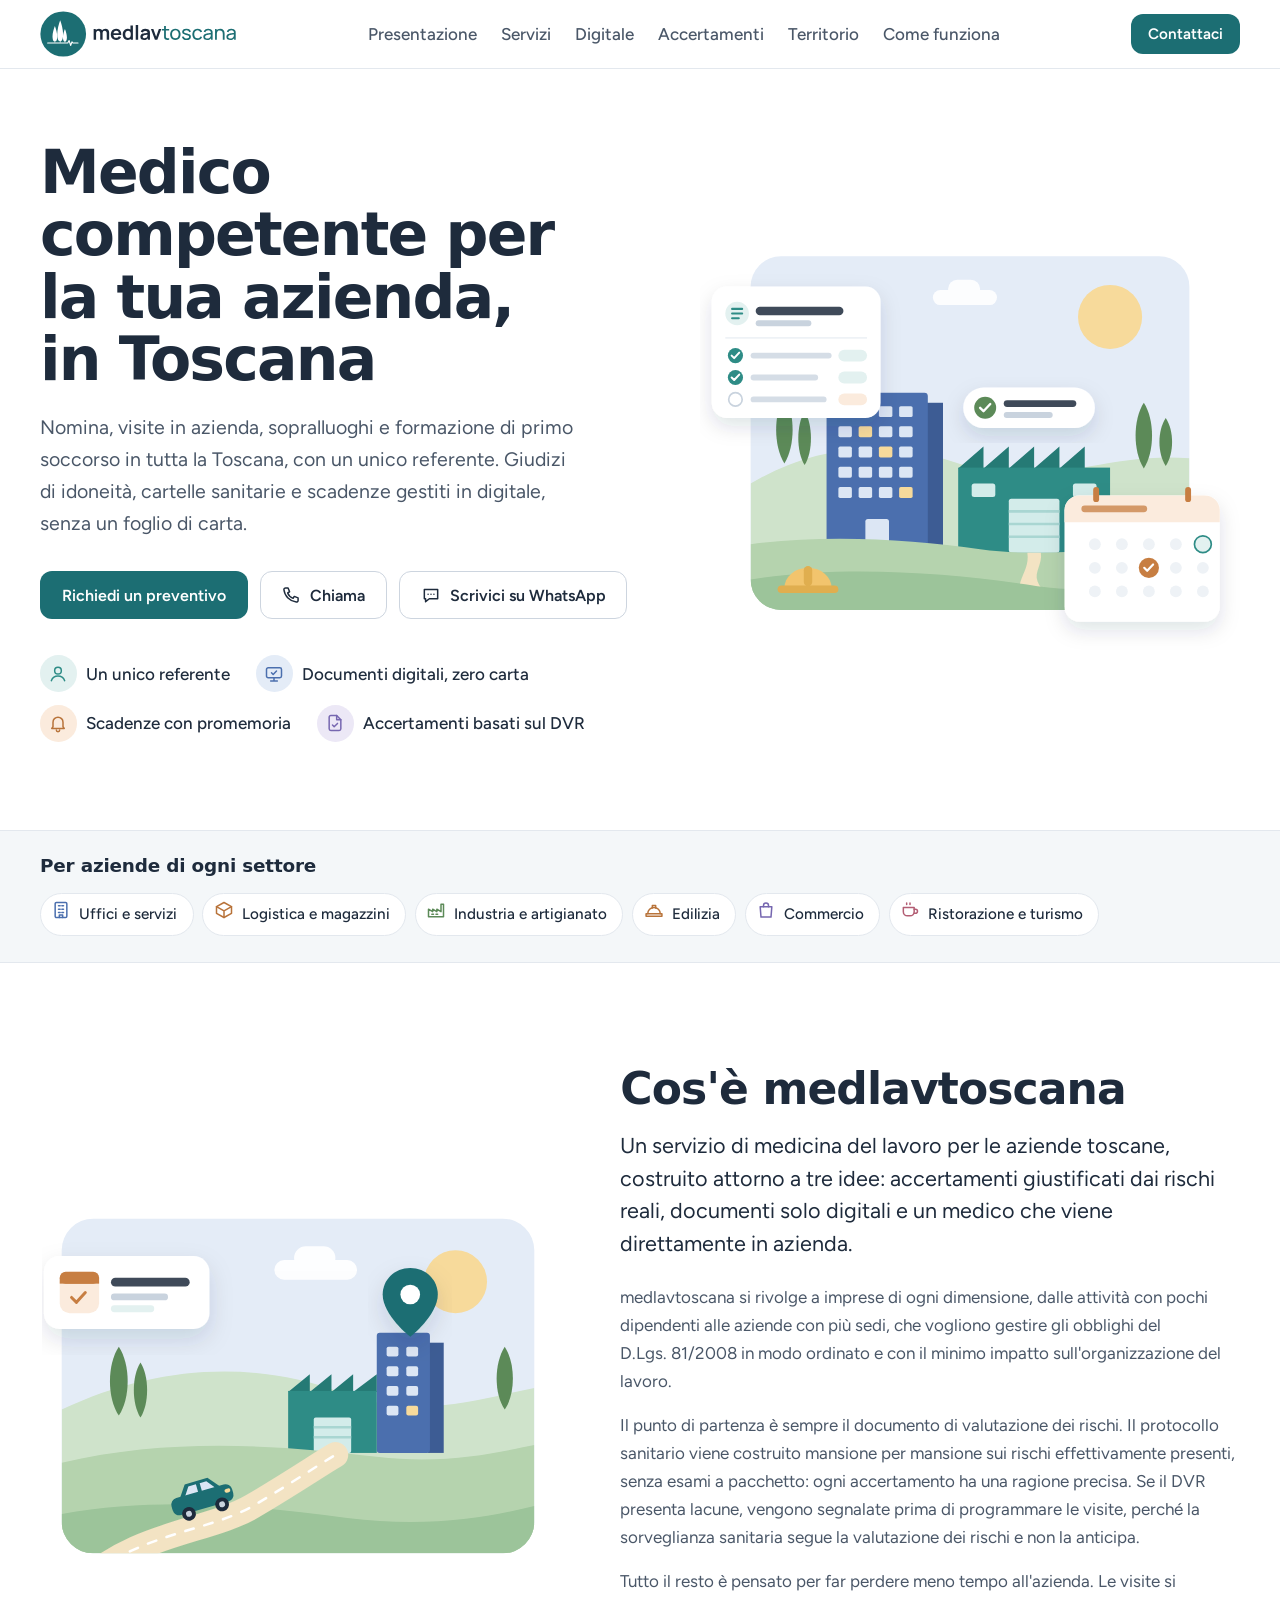
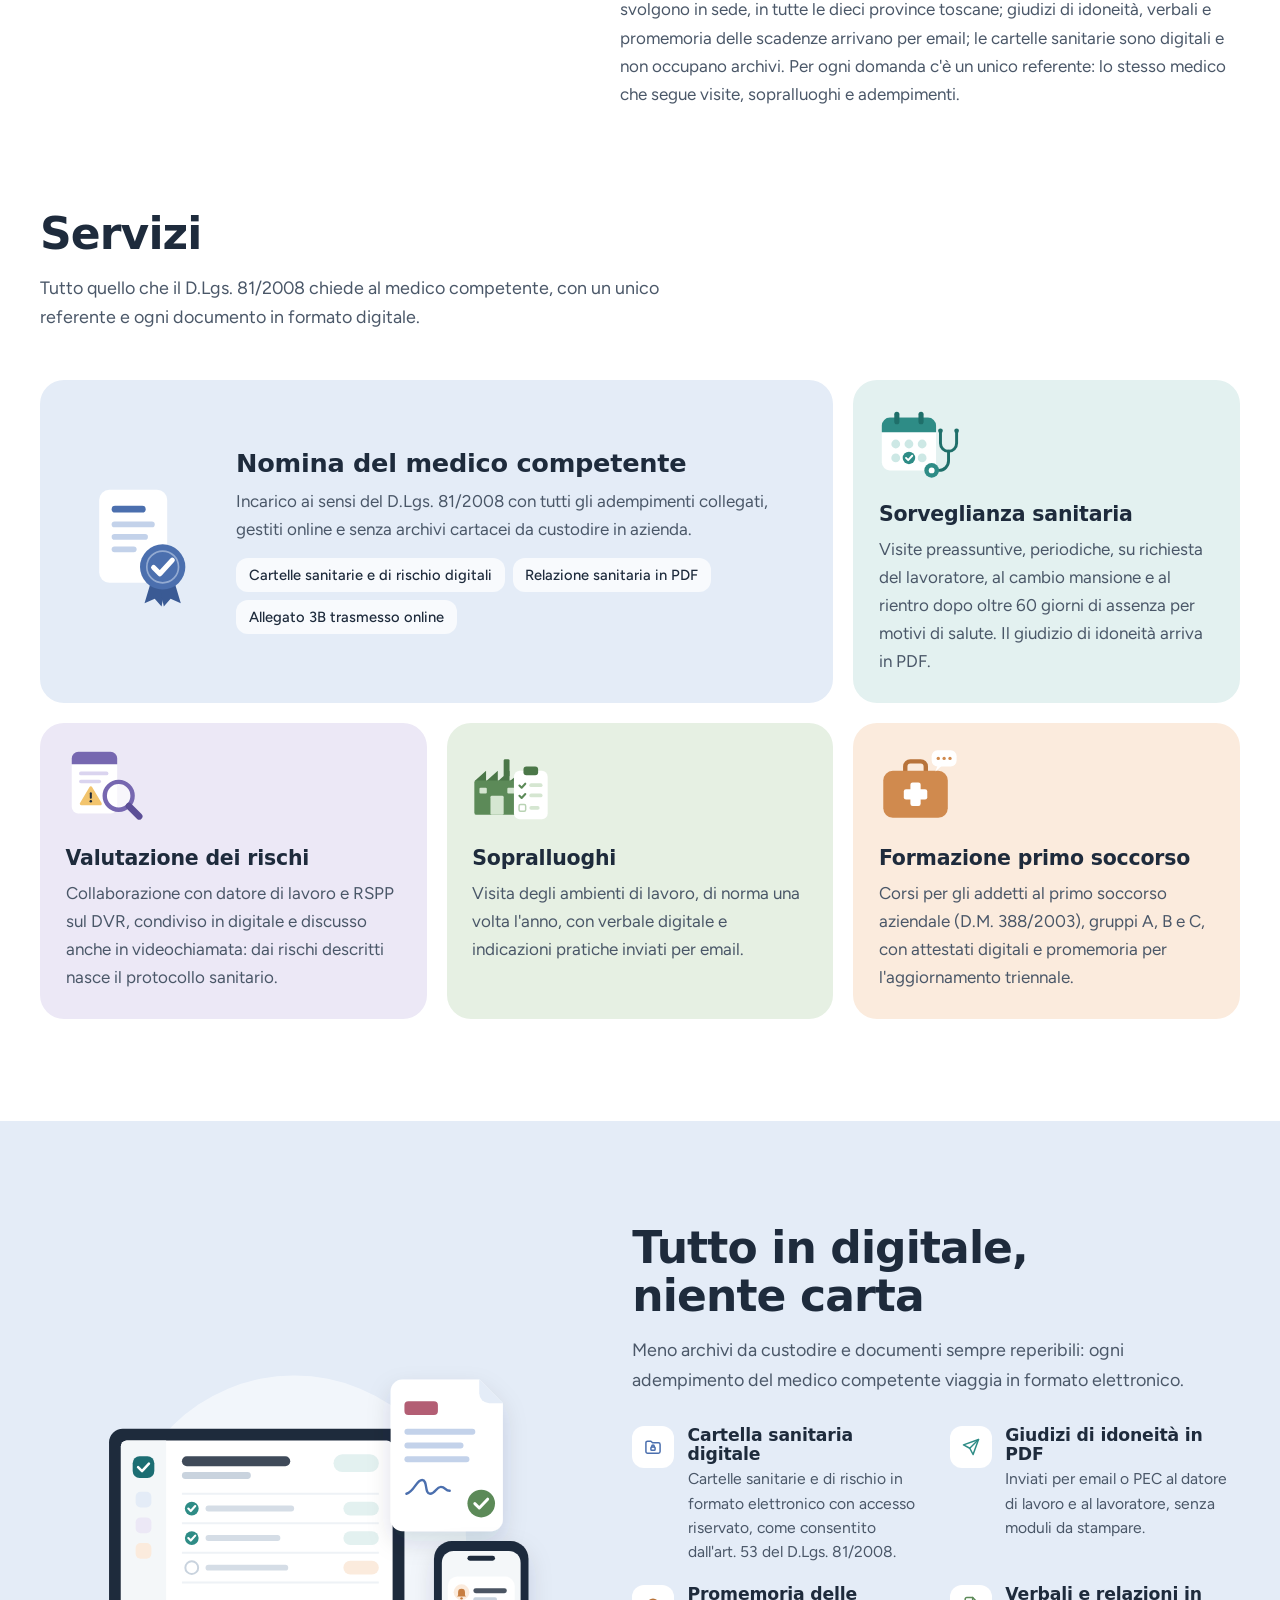
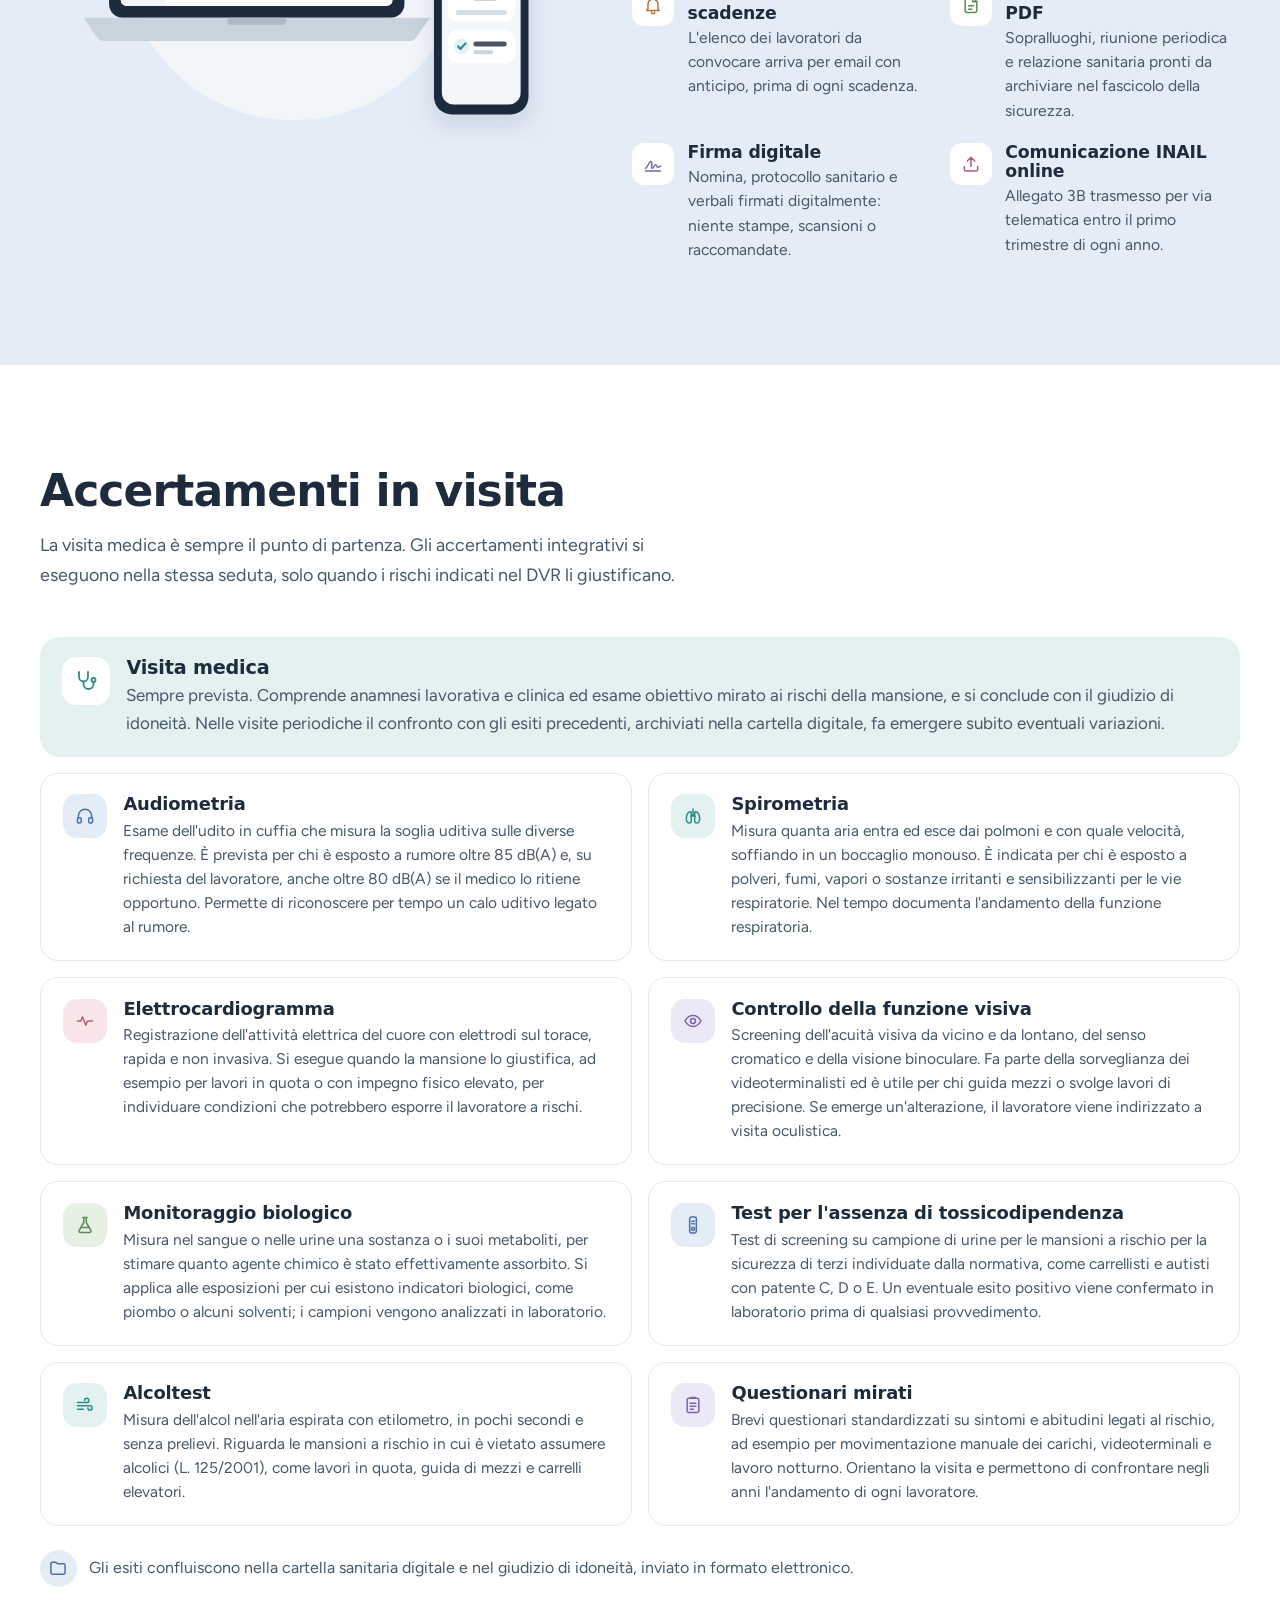
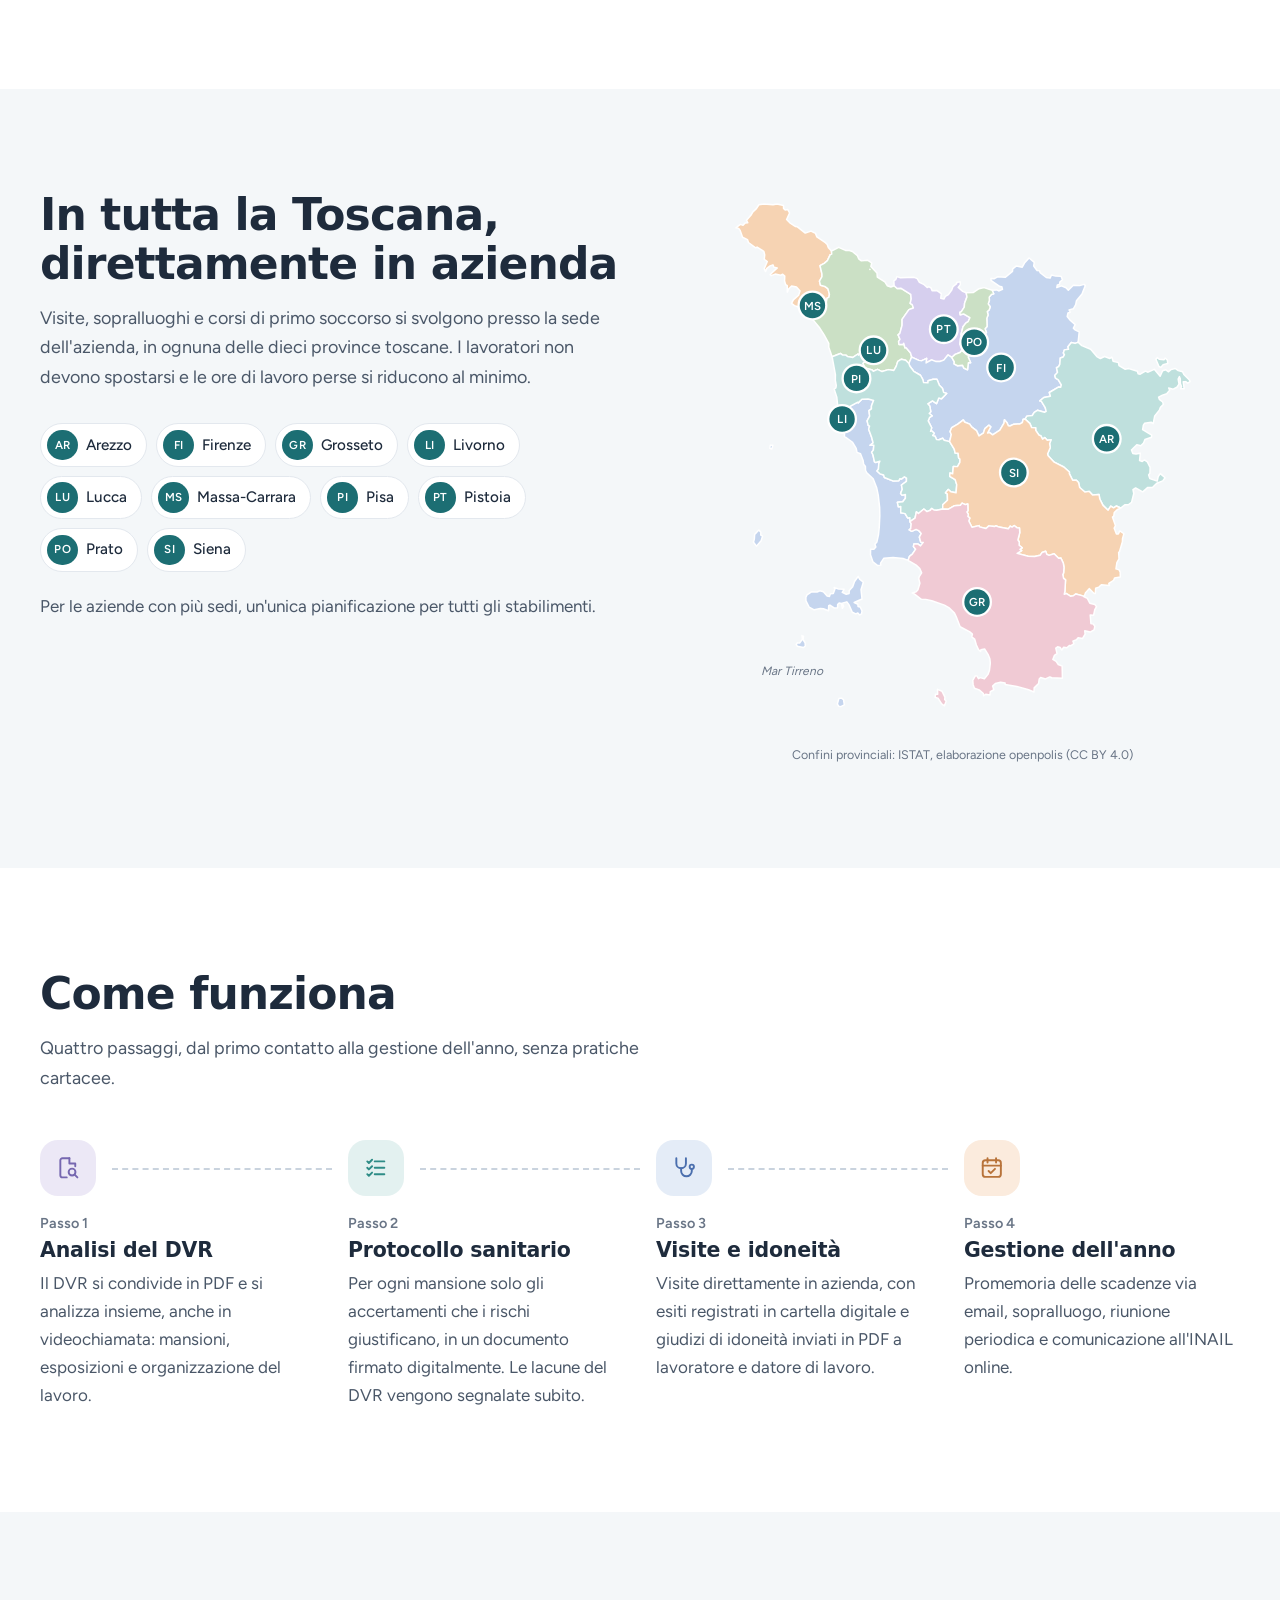
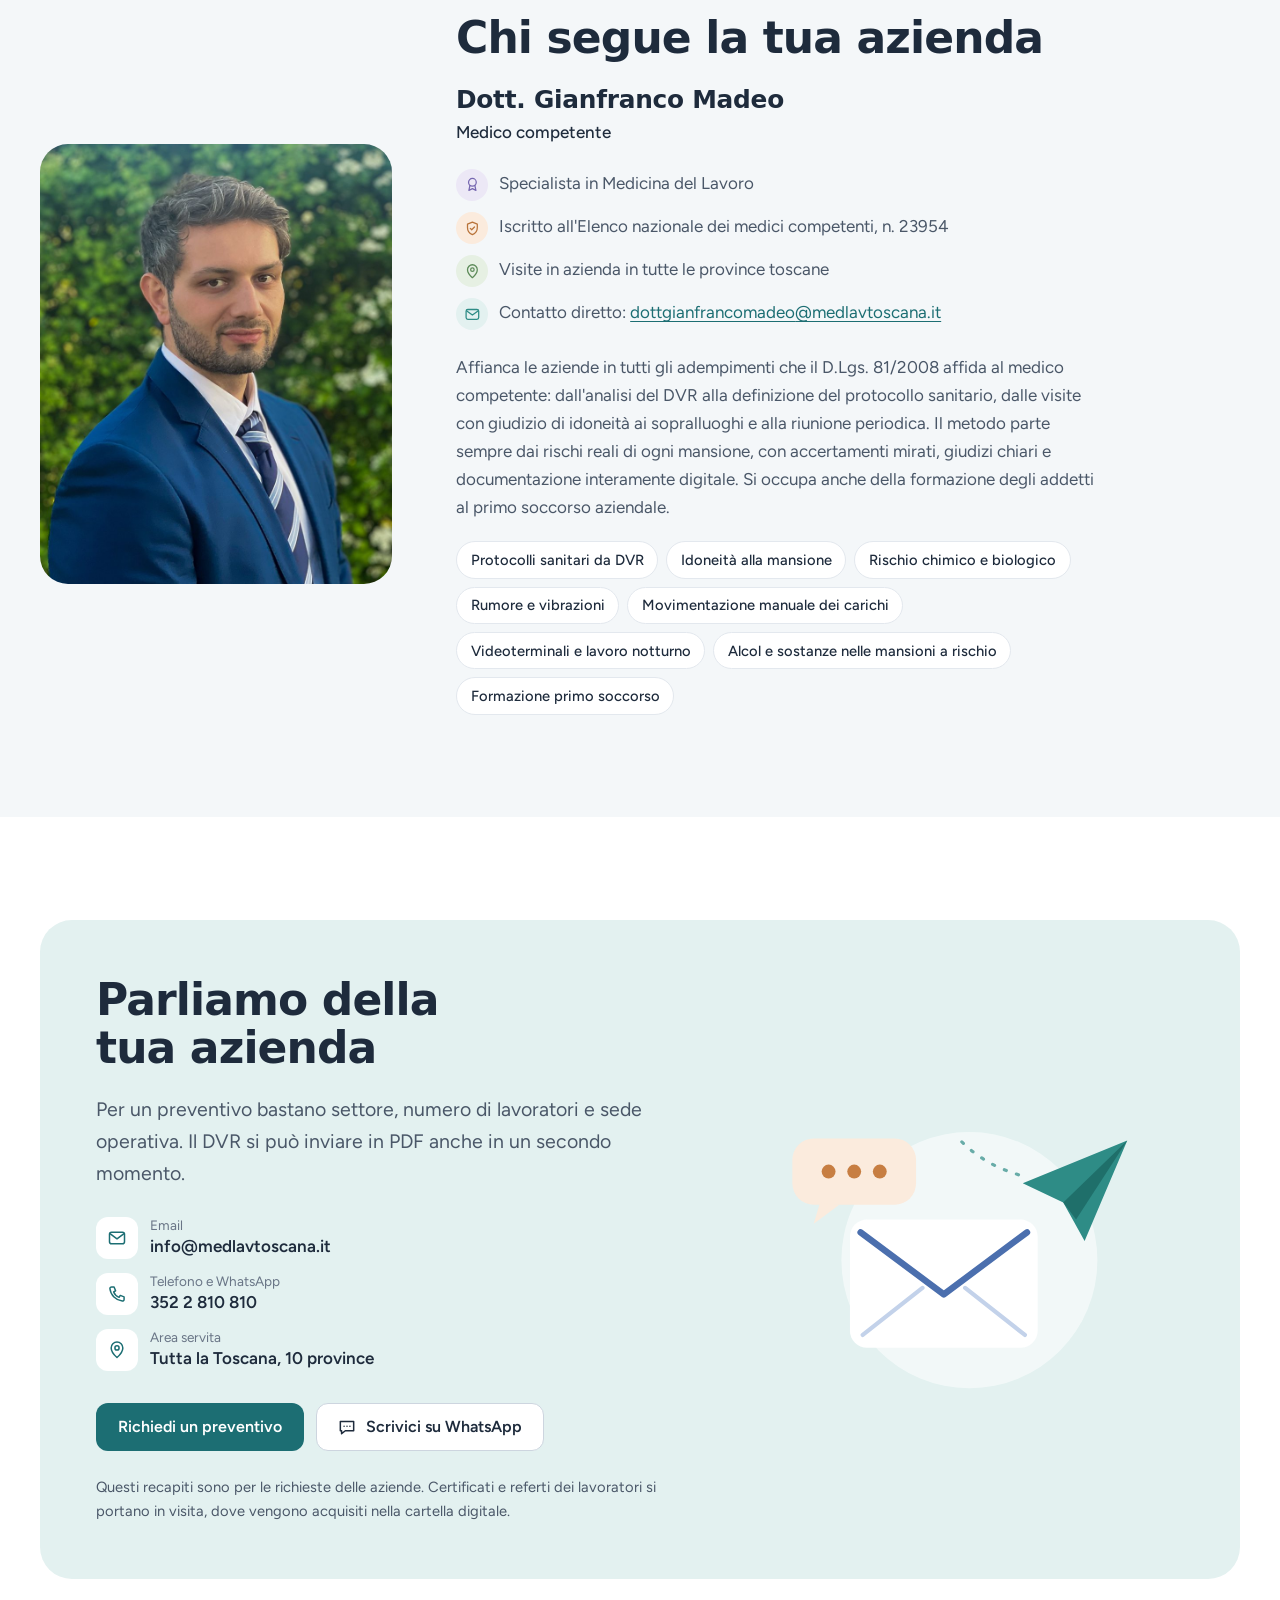
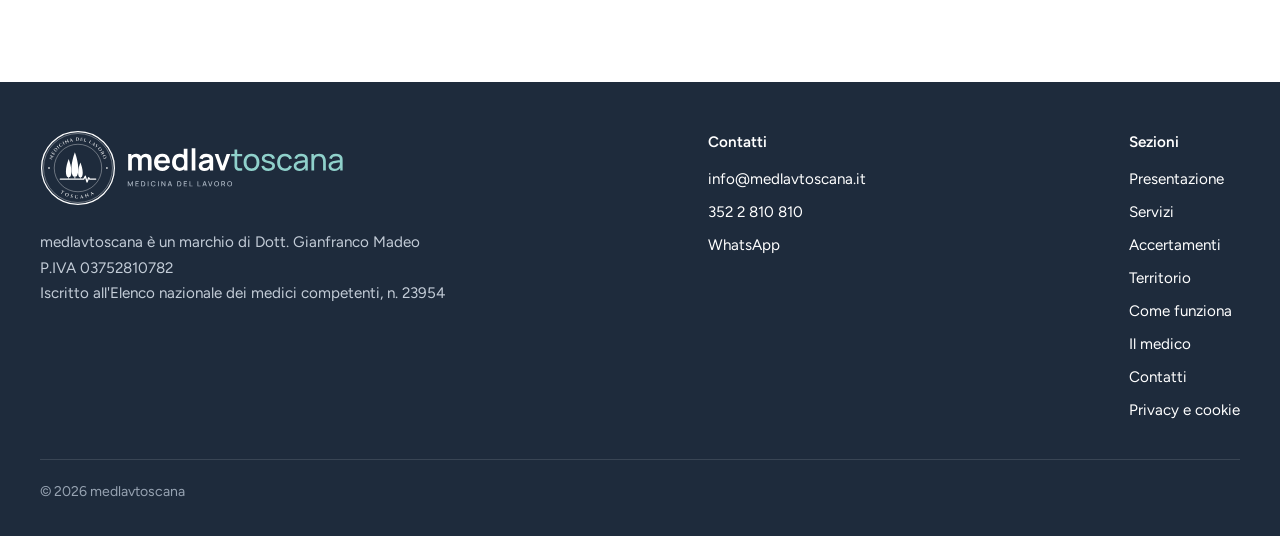
==== commit 90c636f9: "Partita IVA e iscrizione all'Elenco dei medici competenti - P.IVA nel footer e nell'informativa priv" ====
--- a/index.html
+++ b/index.html
@@ -366,7 +366,6 @@
           <ul class="doctor-meta">
             <li><span class="dot-ico t-lavanda c-lavanda"><svg class="i" viewBox="0 0 24 24" aria-hidden="true"><circle cx="12" cy="9" r="5.5"/><path d="m8.5 13.5-1.5 7 5-2.5 5 2.5-1.5-7"/></svg></span><span>Specialista in Medicina del Lavoro</span></li>
             <li><span class="dot-ico t-albicocca c-albicocca"><svg class="i" viewBox="0 0 24 24" aria-hidden="true"><path d="M12 3 5 6v5c0 4.5 3 8.3 7 10 4-1.7 7-5.5 7-10V6Z"/><path d="m9 12 2 2 4-4"/></svg></span><span>Iscritto all'Elenco nazionale dei medici competenti, n.&nbsp;23954</span></li>
-            <li><span class="dot-ico t-cielo c-cielo"><svg class="i" viewBox="0 0 24 24" aria-hidden="true"><rect x="3" y="5" width="18" height="14" rx="2.5"/><circle cx="9" cy="11" r="2"/><path d="M6 16c.6-1.5 1.7-2.2 3-2.2s2.4.7 3 2.2M14.5 10h3.5M14.5 13.5h3.5"/></svg></span><span>Iscritto all'Ordine dei Medici Chirurghi e degli Odontoiatri di <span class="ph">[provincia]</span>, n.&nbsp;<span class="ph">[numero]</span></span></li>
             <li><span class="dot-ico t-salvia c-salvia"><svg class="i" viewBox="0 0 24 24" aria-hidden="true"><path d="M12 21s-7-6.2-7-11.5a7 7 0 0 1 14 0C19 14.8 12 21 12 21Z"/><circle cx="12" cy="9.5" r="2.5"/></svg></span><span>Visite in azienda in tutte le province toscane</span></li>
             <li><span class="dot-ico t-acqua c-acqua"><svg class="i" viewBox="0 0 24 24" aria-hidden="true"><rect x="3" y="5" width="18" height="14" rx="2.5"/><path d="m4 7 8 6 8-6"/></svg></span><span>Contatto diretto: <a href="mailto:dottgianfrancomadeo@medlavtoscana.it">dottgianfrancomadeo<wbr>@medlavtoscana.it</a></span></li>
           </ul>
@@ -432,8 +431,8 @@
             <img src="logo-bianco.svg" width="970" height="240" alt="medlavtoscana, medicina del lavoro">
           </a>
           <p class="footer-legal">medlavtoscana è un marchio di Dott. Gianfranco Madeo<br>
-            P.IVA <span class="ph">[00000000000]</span><br>
-            Iscritto all'Ordine dei Medici Chirurghi e degli Odontoiatri di <span class="ph">[provincia]</span>, n.&nbsp;<span class="ph">[numero]</span></p>
+            P.IVA 03752810782<br>
+            Iscritto all'Elenco nazionale dei medici competenti, n.&nbsp;23954</p>
         </div>
         <div class="footer-contacts">
           <p class="footer-title">Contatti</p>
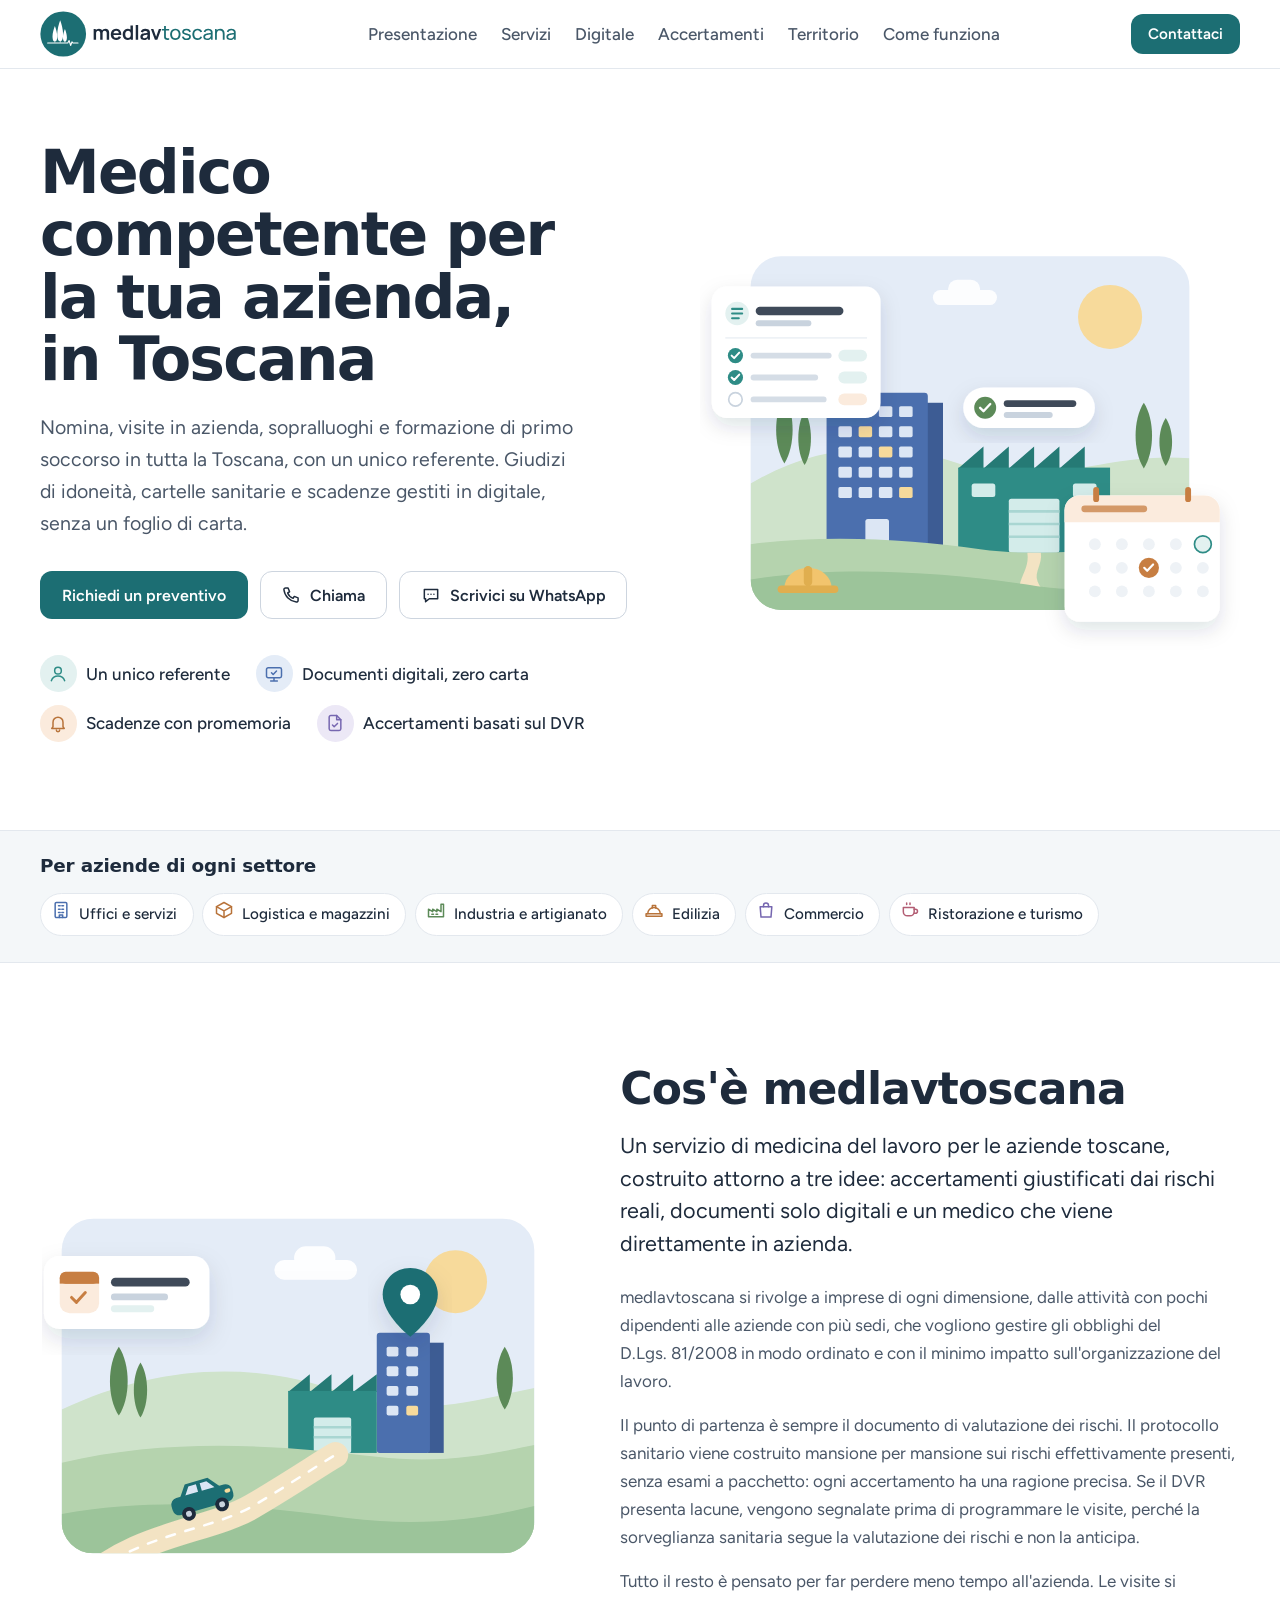
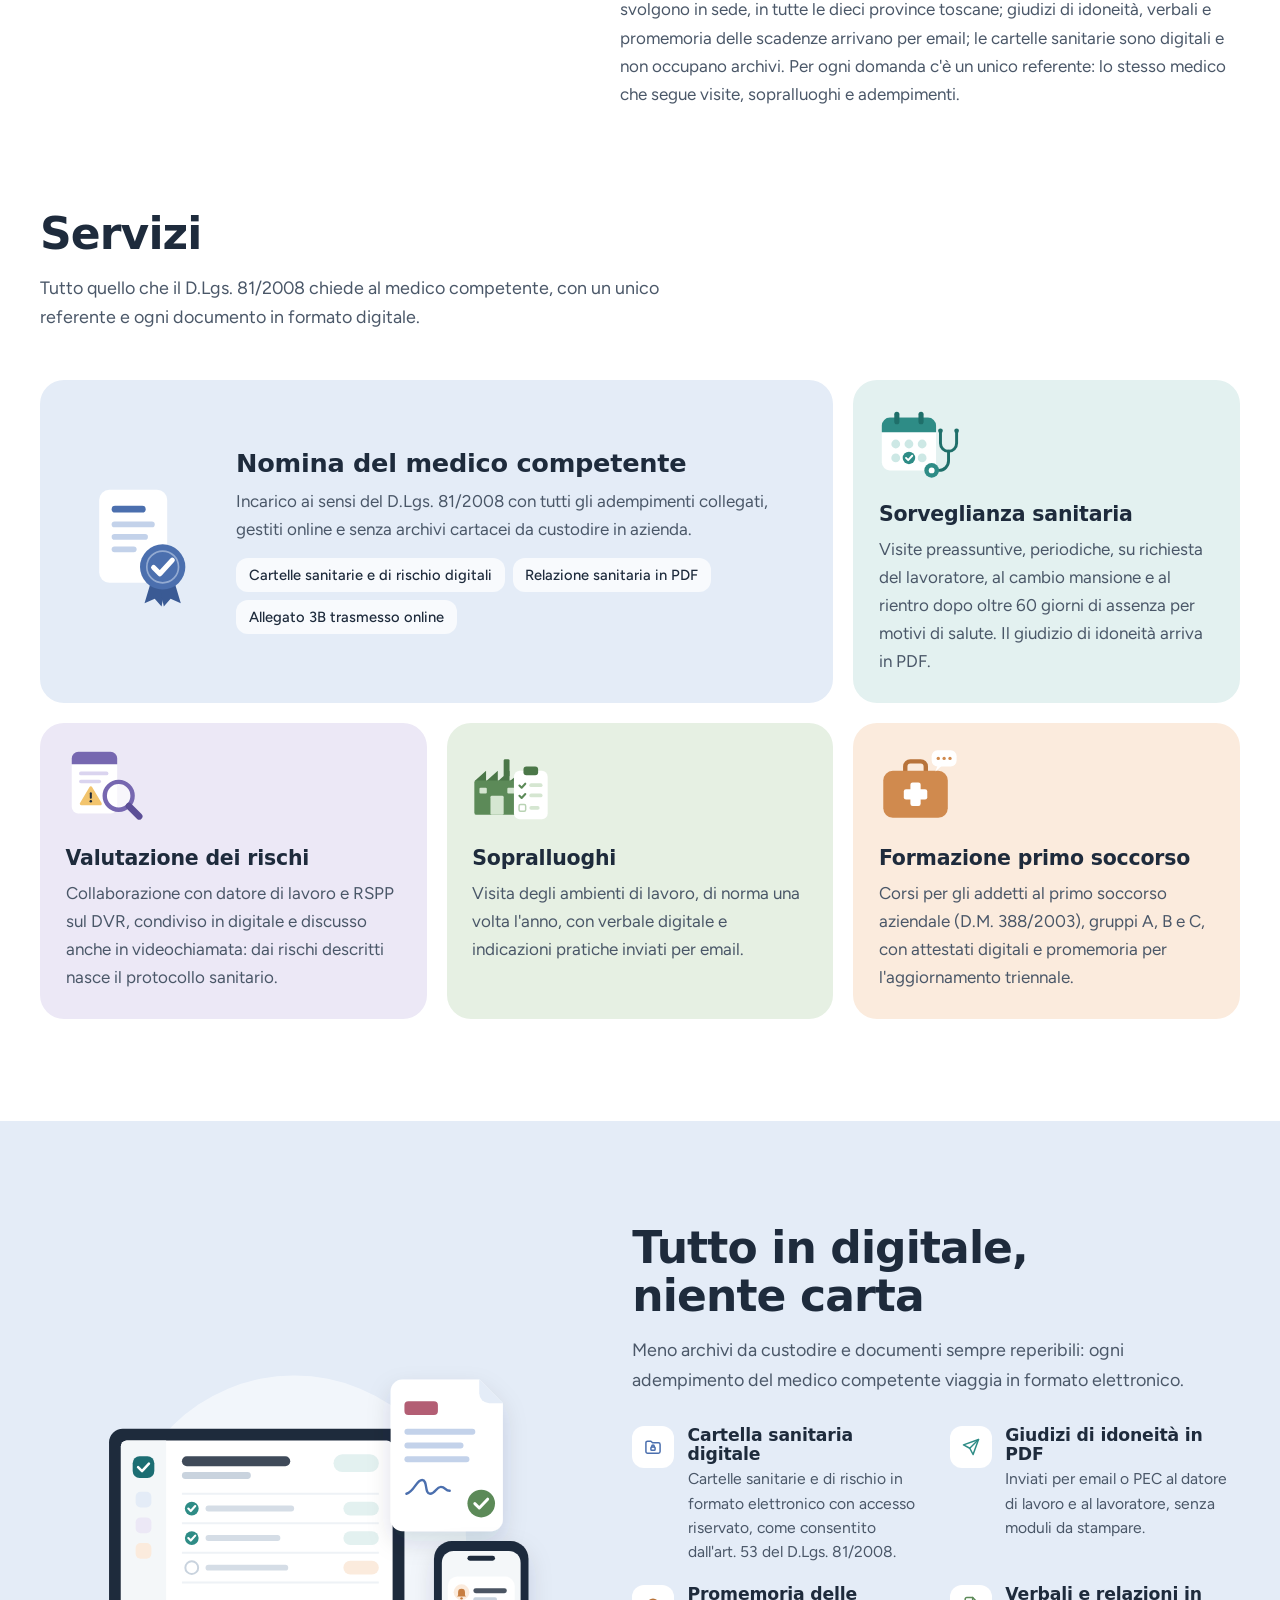
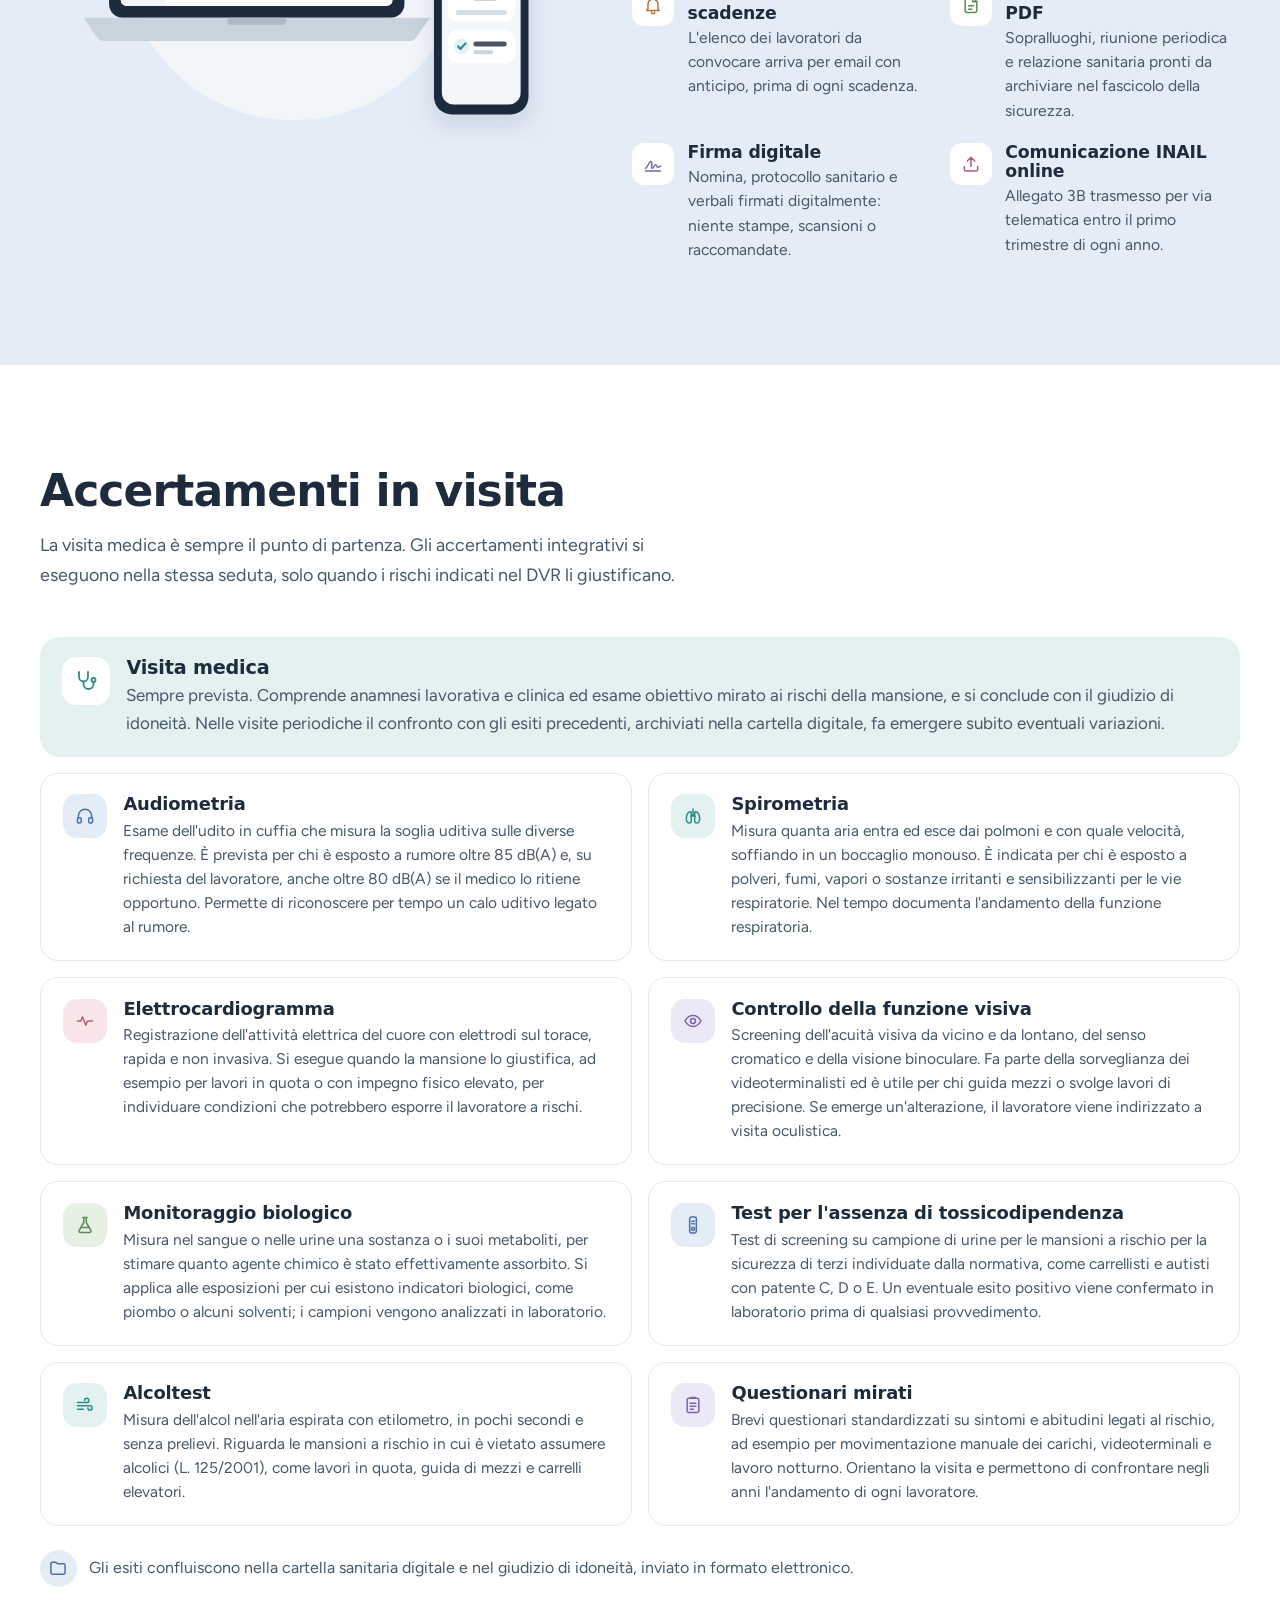
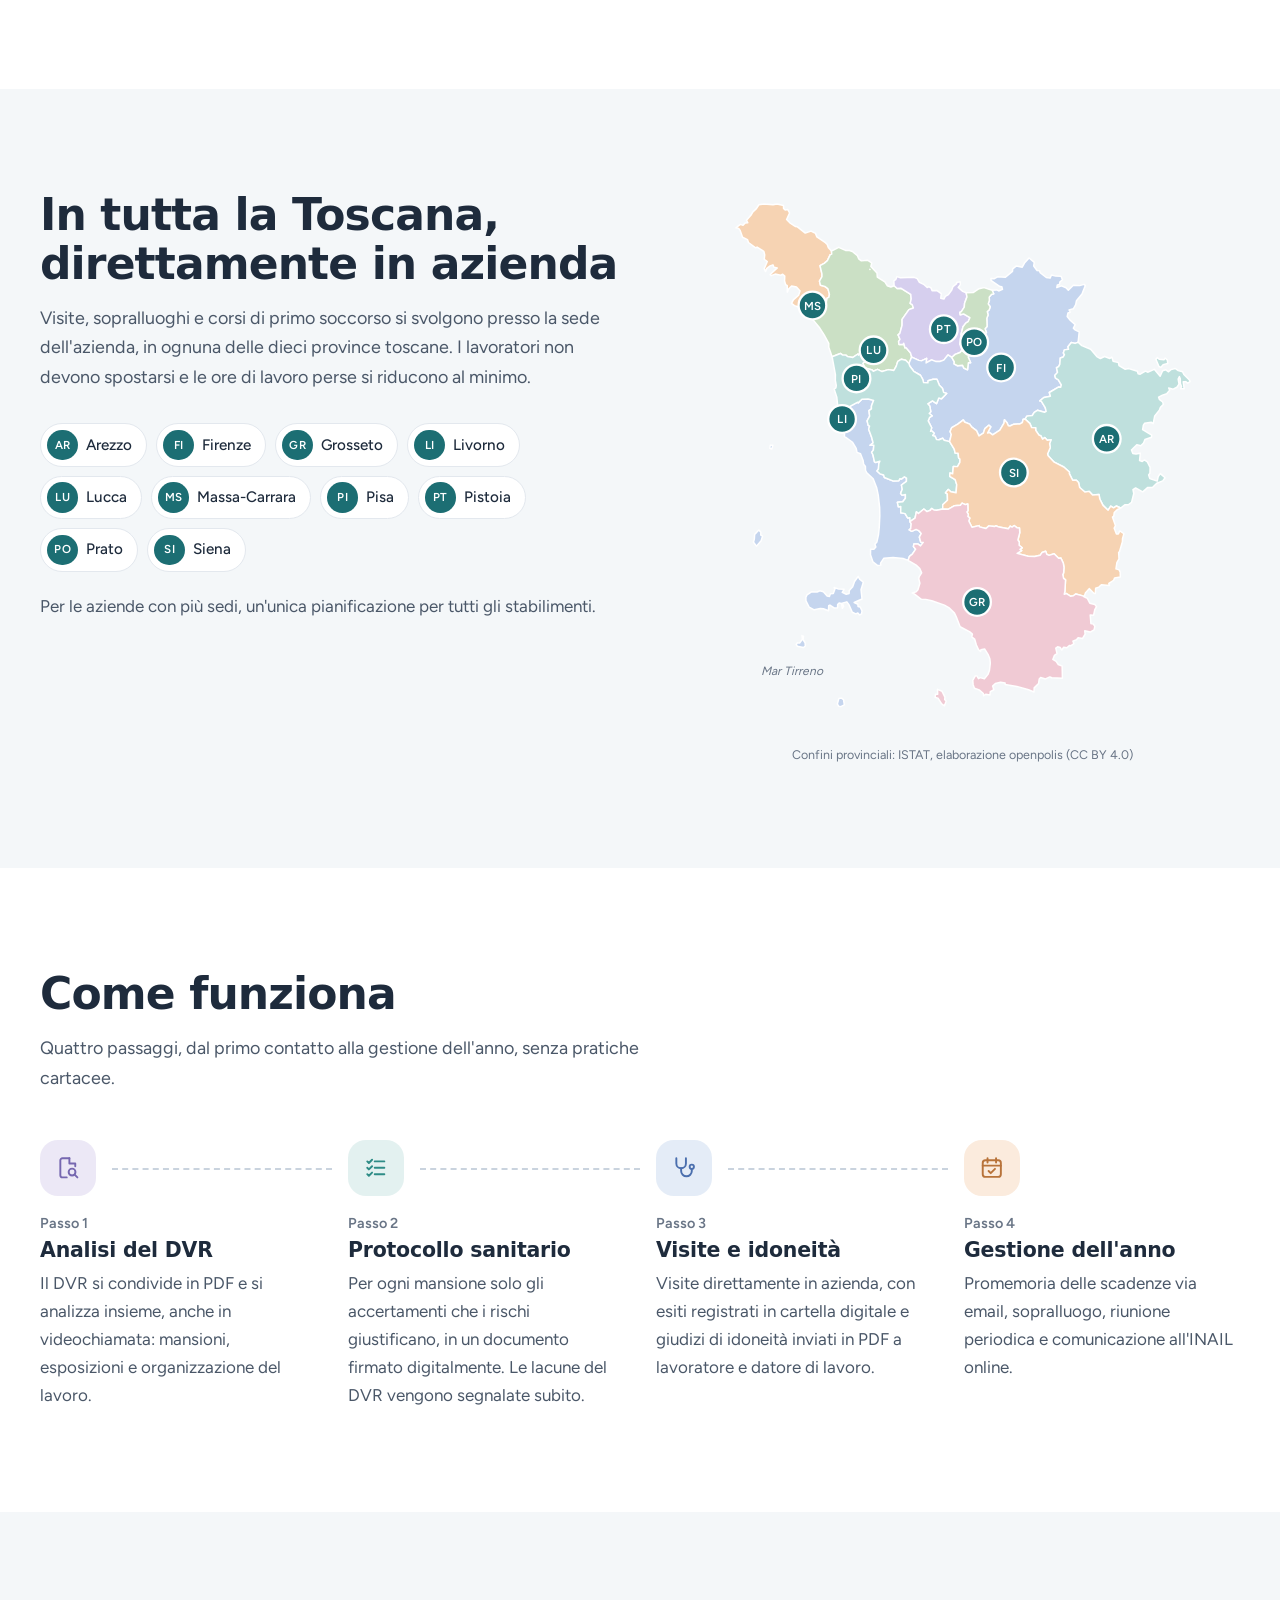
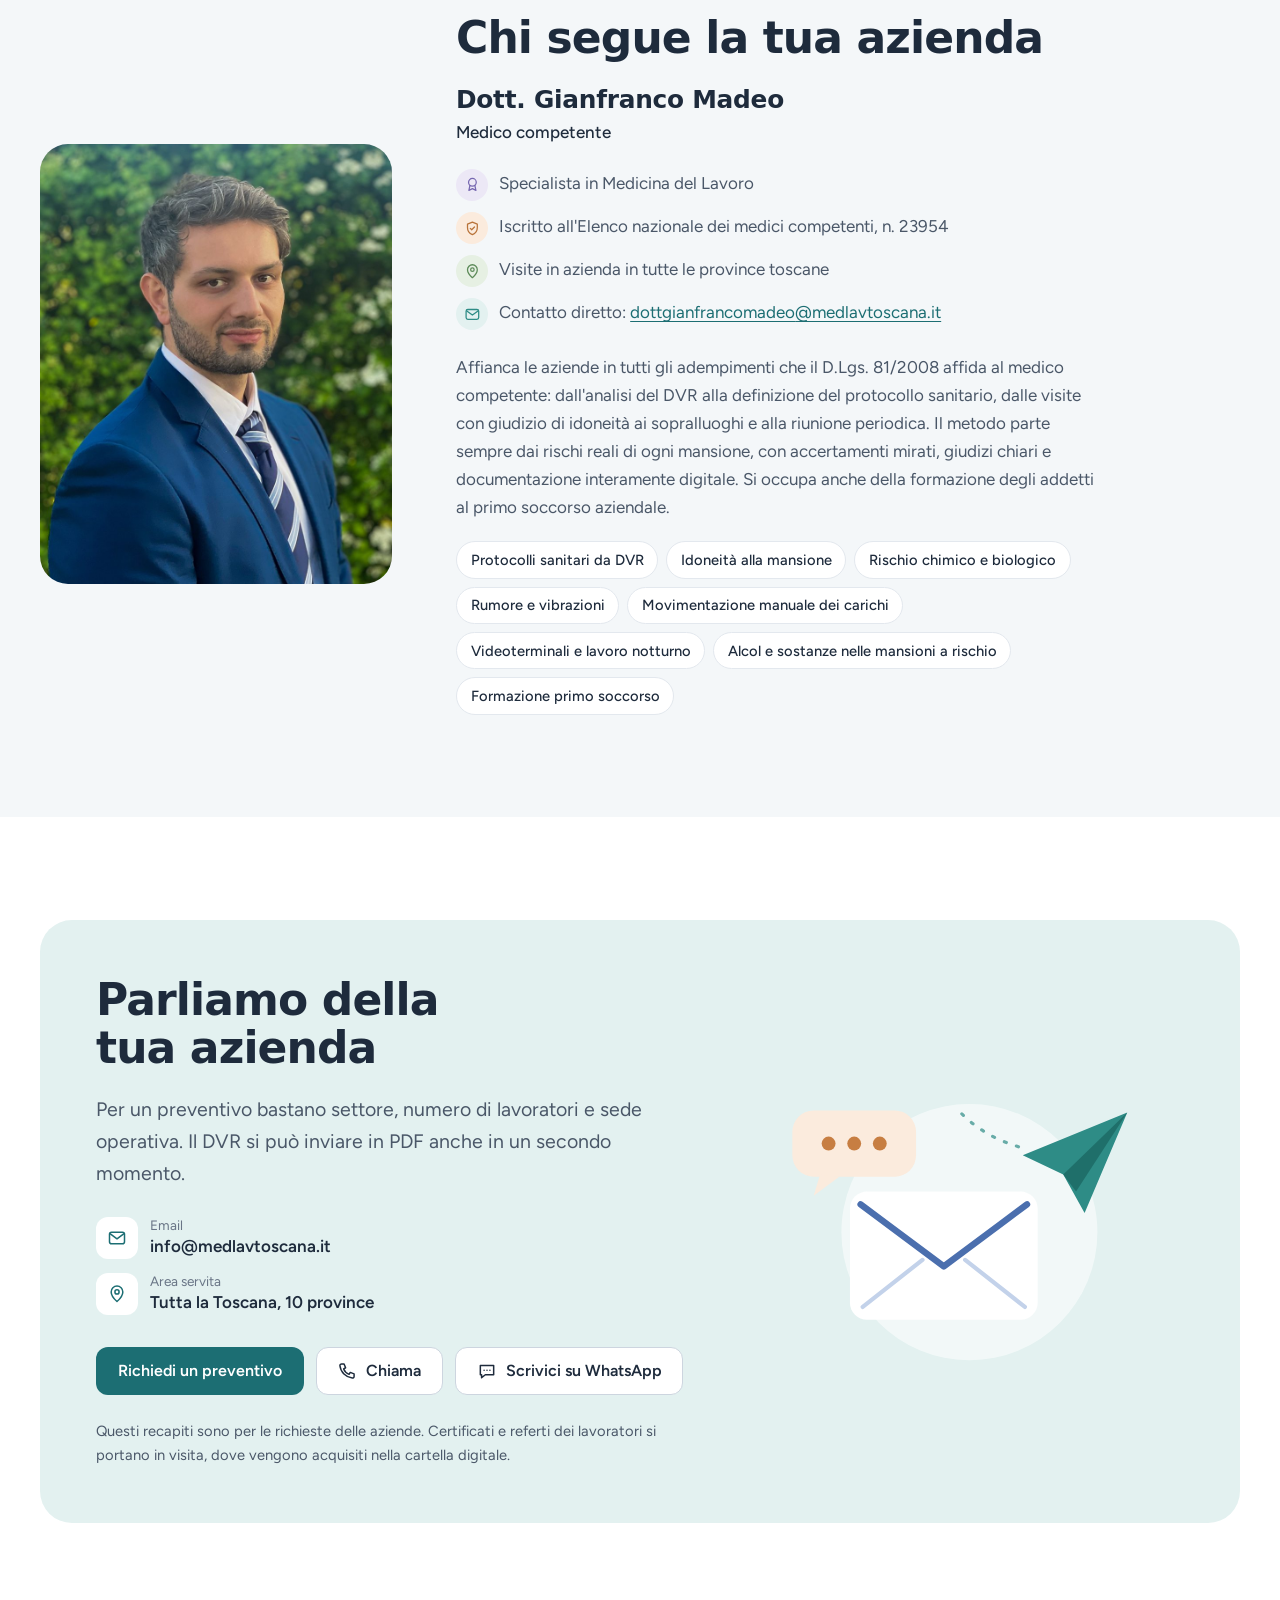
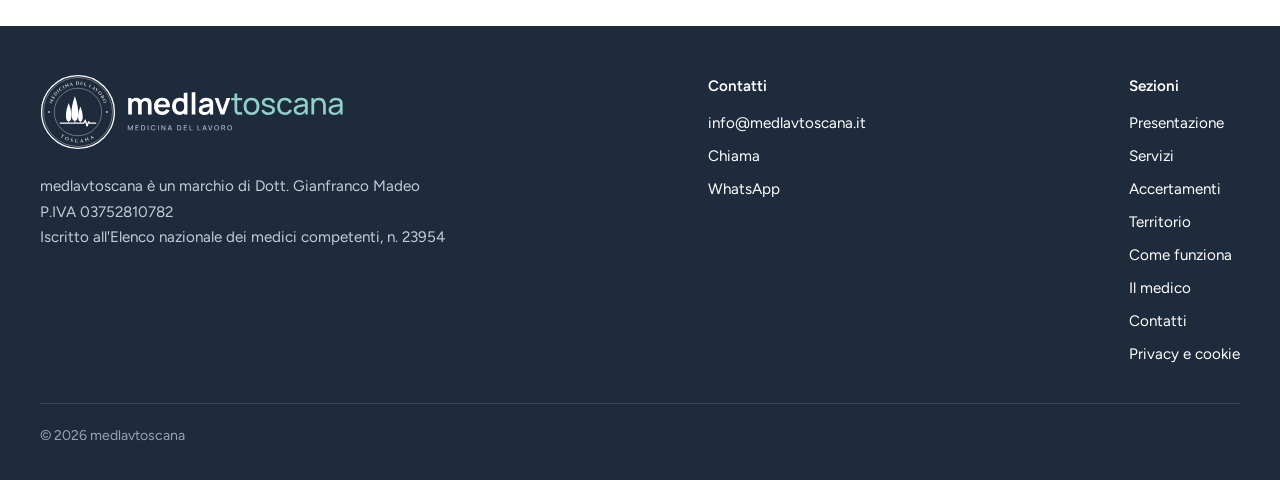
==== commit 1cccbcbd: "Toglie il numero di telefono scritto, restano i pulsanti Chiama e WhatsApp Co-Authored-By: Claude Op" ====
--- a/index.html
+++ b/index.html
@@ -31,7 +31,6 @@
     "logo": "https://medlavtoscana.it/apple-touch-icon.png",
     "description": "Medicina del lavoro per aziende in Toscana: nomina del medico competente, sorveglianza sanitaria, sopralluoghi, formazione di primo soccorso, documenti digitali.",
     "areaServed": { "@type": "AdministrativeArea", "name": "Toscana" },
-    "telephone": "+39 352 2 810 810",
     "email": "info@medlavtoscana.it",
     "founder": { "@type": "Person", "honorificPrefix": "Dott.", "name": "Gianfranco Madeo" }
   }
@@ -397,16 +396,16 @@
                 <span><span class="k">Email</span><a class="v" href="mailto:info@medlavtoscana.it">info@medlavtoscana.it</a></span>
               </li>
               <li>
-                <span class="box-ico"><svg class="i" viewBox="0 0 24 24" aria-hidden="true"><path d="M5.5 3.5h3l1.8 4.6-2.3 1.4a11.5 11.5 0 0 0 6.5 6.5l1.4-2.3 4.6 1.8v3a2 2 0 0 1-2.2 2A17 17 0 0 1 3.5 5.7a2 2 0 0 1 2-2.2Z"/></svg></span>
-                <span><span class="k">Telefono e WhatsApp</span><a class="v" href="tel:+393522810810">352 2 810 810</a></span>
-              </li>
-              <li>
                 <span class="box-ico"><svg class="i" viewBox="0 0 24 24" aria-hidden="true"><path d="M12 21s-7-6.2-7-11.5a7 7 0 0 1 14 0C19 14.8 12 21 12 21Z"/><circle cx="12" cy="9.5" r="2.5"/></svg></span>
                 <span><span class="k">Area servita</span><span class="v">Tutta la Toscana, 10 province</span></span>
               </li>
             </ul>
             <div class="actions">
               <a class="btn btn-primary" data-preventivo href="mailto:info@medlavtoscana.it?subject=Richiesta%20preventivo%20medicina%20del%20lavoro&amp;body=Azienda%3A%0D%0ASettore%20di%20attivit%C3%A0%3A%0D%0ANumero%20di%20lavoratori%3A%0D%0ASede%20operativa%3A%0D%0ARichiesta%3A%0D%0A">Richiedi un preventivo</a>
+              <a class="btn btn-ghost" href="tel:+393522810810">
+                <svg class="i" viewBox="0 0 24 24" aria-hidden="true"><path d="M5.5 3.5h3l1.8 4.6-2.3 1.4a11.5 11.5 0 0 0 6.5 6.5l1.4-2.3 4.6 1.8v3a2 2 0 0 1-2.2 2A17 17 0 0 1 3.5 5.7a2 2 0 0 1 2-2.2Z"/></svg>
+                Chiama
+              </a>
               <a class="btn btn-ghost" href="https://wa.me/393522810810?text=Buongiorno%2C%20vorrei%20un%20preventivo%20per%20la%20medicina%20del%20lavoro." target="_blank" rel="noopener">
                 <svg class="i" viewBox="0 0 24 24" aria-hidden="true"><path d="M4 5.5h16v11H10l-4.5 3.5v-3.5H4Z"/><path d="M8.5 11h.01M12 11h.01M15.5 11h.01"/></svg>
                 Scrivici su WhatsApp
@@ -437,7 +436,7 @@
         <div class="footer-contacts">
           <p class="footer-title">Contatti</p>
           <a href="mailto:info@medlavtoscana.it">info@medlavtoscana.it</a>
-          <a href="tel:+393522810810">352 2 810 810</a>
+          <a href="tel:+393522810810">Chiama</a>
           <a href="https://wa.me/393522810810" target="_blank" rel="noopener">WhatsApp</a>
         </div>
         <nav class="footer-links" aria-label="Collegamenti">
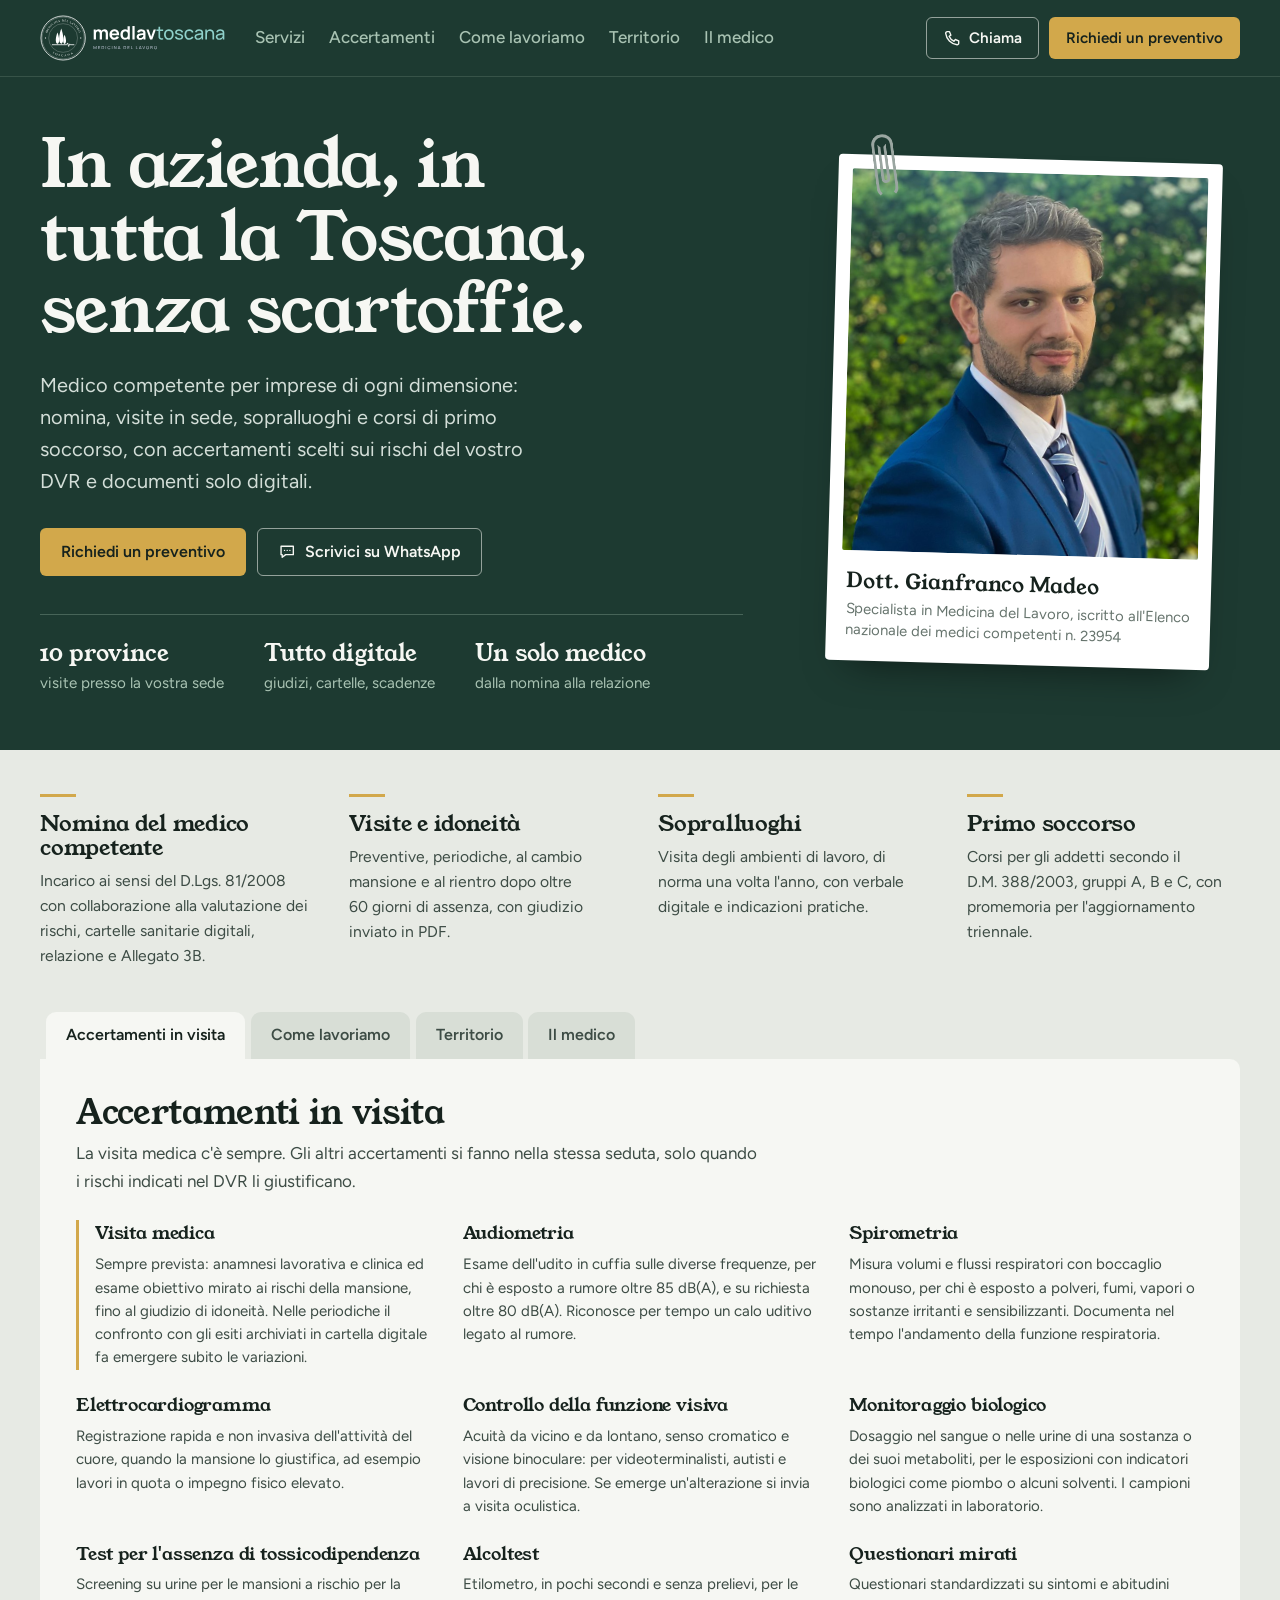
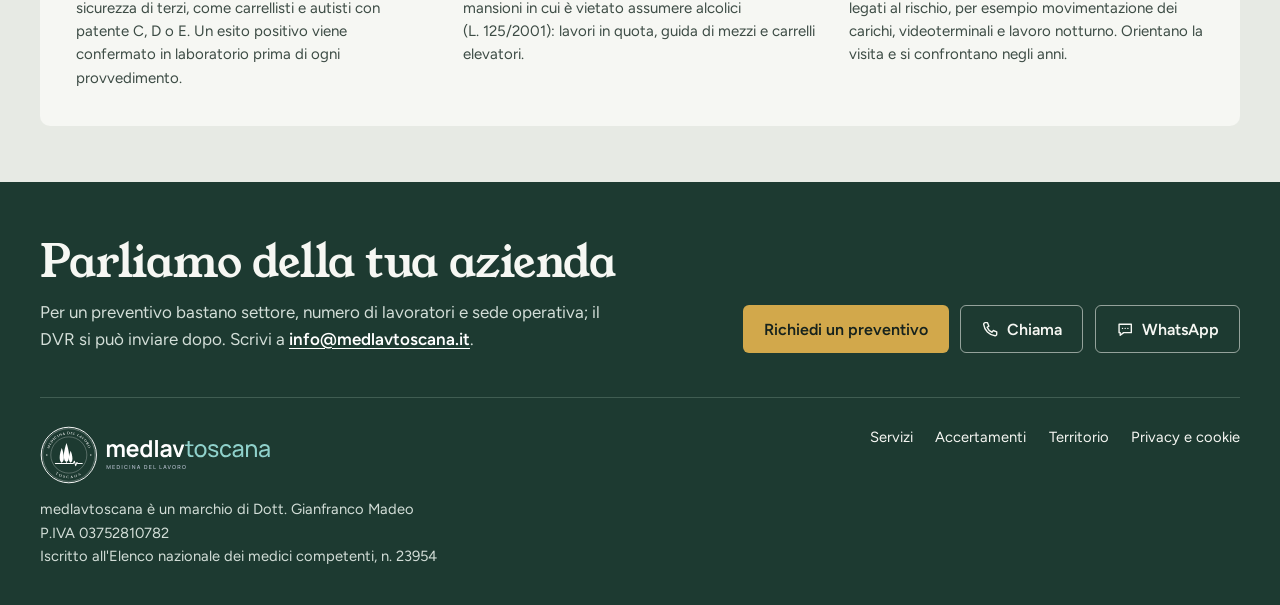
==== commit a551a228: "Nuova grafica: verde cipresso, titoli serif e struttura compatta - Apertura con foto del medico, ser" ====
--- a/index.html
+++ b/index.html
@@ -1,3 +1,5 @@
+<!doctype html>
+<html lang="it">
 <!doctype html>
 <html lang="it">
 <head>
@@ -9,10 +11,10 @@
   <link rel="icon" href="favicon.svg" type="image/svg+xml">
   <link rel="icon" href="favicon-32.png" sizes="32x32" type="image/png">
   <link rel="apple-touch-icon" href="apple-touch-icon.png">
-  <link rel="preload" href="bricolage-700.woff2" as="font" type="font/woff2" crossorigin>
+  <link rel="preload" href="young-serif-400.woff2" as="font" type="font/woff2" crossorigin>
   <link rel="preload" href="figtree-400.woff2" as="font" type="font/woff2" crossorigin>
   <link rel="stylesheet" href="styles.css">
-  <meta name="theme-color" content="#FFFFFF">
+  <meta name="theme-color" content="#1D3A31">
   <meta property="og:type" content="website">
   <meta property="og:locale" content="it_IT">
   <meta property="og:url" content="https://medlavtoscana.it/">
@@ -41,234 +43,108 @@
 
   <header class="site-header">
     <div class="wrap header-inner">
-      <a class="brand" href="./" aria-label="medlavtoscana, pagina iniziale">
-        <img src="logo.svg" width="1023" height="240" alt="medlavtoscana">
-      </a>
+      <a class="brand" href="./"><img src="logo-bianco.svg" width="970" height="240" alt="medlavtoscana, medicina del lavoro"></a>
       <nav class="site-nav" aria-label="Sezioni">
-        <a href="#presentazione">Presentazione</a>
         <a href="#servizi">Servizi</a>
-        <a href="#digitale">Digitale</a>
         <a href="#accertamenti">Accertamenti</a>
+        <a href="#come-lavoriamo">Come lavoriamo</a>
         <a href="#territorio">Territorio</a>
-        <a href="#come-funziona">Come funziona</a>
+        <a href="#medico">Il medico</a>
       </nav>
-      <a class="btn btn-primary btn-sm" href="#contatti">Contattaci</a>
+      <div class="header-cta">
+        <a class="btn btn-chiaro btn-sm" href="tel:+393522810810"><svg class="i" viewBox="0 0 24 24" aria-hidden="true"><path d="M5.5 3.5h3l1.8 4.6-2.3 1.4a11.5 11.5 0 0 0 6.5 6.5l1.4-2.3 4.6 1.8v3a2 2 0 0 1-2.2 2A17 17 0 0 1 3.5 5.7a2 2 0 0 1 2-2.2Z"/></svg>Chiama</a>
+        <a class="btn btn-ocra btn-sm" data-preventivo href="mailto:info@medlavtoscana.it?subject=Richiesta%20preventivo%20medicina%20del%20lavoro&amp;body=Azienda%3A%0D%0ASettore%20di%20attivit%C3%A0%3A%0D%0ANumero%20di%20lavoratori%3A%0D%0ASede%20operativa%3A%0D%0ARichiesta%3A%0D%0A">Richiedi un preventivo</a>
+      </div>
     </div>
   </header>
 
   <main id="contenuto">
-
-    <!-- ===== Apertura ===== -->
-    <section class="hero">
-      <div class="wrap hero-grid">
+    <section class="verde">
+      <div class="wrap hero">
         <div>
-          <h1>Medico competente per la tua azienda, in Toscana</h1>
-          <p class="lead">Nomina, visite in azienda, sopralluoghi e formazione di primo soccorso in tutta la Toscana, con un unico referente. Giudizi di idoneità, cartelle sanitarie e scadenze gestiti in digitale, senza un foglio di carta.</p>
+          <h1>In azienda, in tutta la Toscana, senza scartoffie.</h1>
+          <p class="lead">Medico competente per imprese di ogni dimensione: nomina, visite in sede, sopralluoghi e corsi di primo soccorso, con accertamenti scelti sui rischi del vostro DVR e documenti solo digitali.</p>
           <div class="actions">
-            <a class="btn btn-primary" data-preventivo href="mailto:info@medlavtoscana.it?subject=Richiesta%20preventivo%20medicina%20del%20lavoro&amp;body=Azienda%3A%0D%0ASettore%20di%20attivit%C3%A0%3A%0D%0ANumero%20di%20lavoratori%3A%0D%0ASede%20operativa%3A%0D%0ARichiesta%3A%0D%0A">Richiedi un preventivo</a>
-            <a class="btn btn-ghost" href="tel:+393522810810">
-              <svg class="i" viewBox="0 0 24 24" aria-hidden="true"><path d="M5.5 3.5h3l1.8 4.6-2.3 1.4a11.5 11.5 0 0 0 6.5 6.5l1.4-2.3 4.6 1.8v3a2 2 0 0 1-2.2 2A17 17 0 0 1 3.5 5.7a2 2 0 0 1 2-2.2Z"/></svg>
-              Chiama
-            </a>
-            <a class="btn btn-ghost" href="https://wa.me/393522810810?text=Buongiorno%2C%20vorrei%20un%20preventivo%20per%20la%20medicina%20del%20lavoro." target="_blank" rel="noopener">
-              <svg class="i" viewBox="0 0 24 24" aria-hidden="true"><path d="M4 5.5h16v11H10l-4.5 3.5v-3.5H4Z"/><path d="M8.5 11h.01M12 11h.01M15.5 11h.01"/></svg>
-              Scrivici su WhatsApp
-            </a>
+            <a class="btn btn-ocra" data-preventivo href="mailto:info@medlavtoscana.it?subject=Richiesta%20preventivo%20medicina%20del%20lavoro&amp;body=Azienda%3A%0D%0ASettore%20di%20attivit%C3%A0%3A%0D%0ANumero%20di%20lavoratori%3A%0D%0ASede%20operativa%3A%0D%0ARichiesta%3A%0D%0A">Richiedi un preventivo</a>
+            <a class="btn btn-chiaro" href="https://wa.me/393522810810?text=Buongiorno%2C%20vorrei%20un%20preventivo%20per%20la%20medicina%20del%20lavoro." target="_blank" rel="noopener"><svg class="i" viewBox="0 0 24 24" aria-hidden="true"><path d="M4 5.5h16v11H10l-4.5 3.5v-3.5H4Z"/><path d="M8.5 11h.01M12 11h.01M15.5 11h.01"/></svg>Scrivici su WhatsApp</a>
           </div>
-          <ul class="facts">
-            <li><span class="dot-ico t-acqua c-acqua"><svg class="i" viewBox="0 0 24 24" aria-hidden="true"><circle cx="12" cy="8" r="4"/><path d="M4 20c1.5-3.8 4.5-5.5 8-5.5s6.5 1.7 8 5.5"/></svg></span>Un unico referente</li>
-            <li><span class="dot-ico t-cielo c-cielo"><svg class="i" viewBox="0 0 24 24" aria-hidden="true"><rect x="3" y="4.5" width="18" height="12" rx="2"/><path d="M8 20.5h8M12 16.5v4"/><path d="m9 10.5 2 2 4-4"/></svg></span>Documenti digitali, zero carta</li>
-            <li><span class="dot-ico t-albicocca c-albicocca"><svg class="i" viewBox="0 0 24 24" aria-hidden="true"><path d="M6 16.5V11a6 6 0 0 1 12 0v5.5l1.5 2h-15Z"/><path d="M10 20.5a2 2 0 0 0 4 0"/></svg></span>Scadenze con promemoria</li>
-            <li><span class="dot-ico t-lavanda c-lavanda"><svg class="i" viewBox="0 0 24 24" aria-hidden="true"><path d="M14 3H7a2 2 0 0 0-2 2v14a2 2 0 0 0 2 2h10a2 2 0 0 0 2-2V8Z"/><path d="M14 3v5h5"/><path d="m9 14.5 2 2 4-4"/></svg></span>Accertamenti basati sul DVR</li>
+          <ul class="dati">
+            <li><b>10 province</b>visite presso la vostra sede</li>
+            <li><b>Tutto digitale</b>giudizi, cartelle, scadenze</li>
+            <li><b>Un solo medico</b>dalla nomina alla relazione</li>
           </ul>
         </div>
-        <div class="hero-art">
-          <img src="hero.svg" width="640" height="500" alt="Un ufficio e un capannone tra le colline toscane, con schede di visite e scadenze programmate">
-        </div>
+        <figure class="scheda">
+          <span class="clip" aria-hidden="true"></span>
+          <img src="foto-medico.jpg" width="800" height="1000" alt="Ritratto del Dott. Gianfranco Madeo">
+          <figcaption><b>Dott. Gianfranco Madeo</b>Specialista in Medicina del Lavoro, iscritto all'Elenco nazionale dei medici competenti n.&nbsp;23954</figcaption>
+        </figure>
       </div>
     </section>
 
-    <!-- ===== Settori ===== -->
-    <section class="sectors" aria-labelledby="settori-t">
-      <div class="wrap sectors-inner">
-        <h2 id="settori-t">Per aziende di ogni settore</h2>
-        <ul class="chips">
-          <li class="chip"><span class="c-cielo"><svg class="i" viewBox="0 0 24 24" aria-hidden="true"><rect x="5" y="3" width="14" height="18" rx="1.5"/><path d="M9 7h2M13 7h2M9 11h2M13 11h2M9 15h2M13 15h2M10 21v-3h4v3"/></svg></span>Uffici e servizi</li>
-          <li class="chip"><span class="c-albicocca"><svg class="i" viewBox="0 0 24 24" aria-hidden="true"><path d="M21 8 12 3 3 8v8l9 5 9-5Z"/><path d="m3 8 9 5 9-5M12 13v8"/></svg></span>Logistica e magazzini</li>
-          <li class="chip"><span class="c-salvia"><svg class="i" viewBox="0 0 24 24" aria-hidden="true"><path d="M3 20V11l5 3v-3l5 3v-3l5 3V5h3v15Z"/><path d="M7 17h2M12 17h2"/></svg></span>Industria e artigianato</li>
-          <li class="chip"><span class="c-albicocca"><svg class="i" viewBox="0 0 24 24" aria-hidden="true"><path d="M4.5 16.5a7.5 7.5 0 0 1 15 0"/><path d="M2.5 16.5h19v3h-19Z"/><path d="M10 9.5v-3h4v3"/></svg></span>Edilizia</li>
-          <li class="chip"><span class="c-lavanda"><svg class="i" viewBox="0 0 24 24" aria-hidden="true"><path d="M5 8h14l-1 12.5H6Z"/><path d="M9 8V6.5a3 3 0 0 1 6 0V8"/></svg></span>Commercio</li>
-          <li class="chip"><span class="c-cipria"><svg class="i" viewBox="0 0 24 24" aria-hidden="true"><path d="M4 9h13v5a5 5 0 0 1-5 5H9a5 5 0 0 1-5-5Z"/><path d="M17 11h1.5a2.5 2.5 0 0 1 0 5H17M8 3.5v2M12 3.5v2"/></svg></span>Ristorazione e turismo</li>
-        </ul>
+    <section id="servizi" aria-labelledby="servizi-t">
+      <h2 id="servizi-t" class="sr">Servizi</h2>
+      <div class="wrap servizi">
+        <article class="servizio"><h3>Nomina del medico competente</h3><p>Incarico ai sensi del D.Lgs.&nbsp;81/2008 con collaborazione alla valutazione dei rischi, cartelle sanitarie digitali, relazione e Allegato 3B.</p></article>
+        <article class="servizio"><h3>Visite e idoneità</h3><p>Preventive, periodiche, al cambio mansione e al rientro dopo oltre 60&nbsp;giorni di assenza, con giudizio inviato in PDF.</p></article>
+        <article class="servizio"><h3>Sopralluoghi</h3><p>Visita degli ambienti di lavoro, di norma una volta l'anno, con verbale digitale e indicazioni pratiche.</p></article>
+        <article class="servizio"><h3>Primo soccorso</h3><p>Corsi per gli addetti secondo il D.M.&nbsp;388/2003, gruppi A, B e C, con promemoria per l'aggiornamento triennale.</p></article>
       </div>
     </section>
 
-    <!-- ===== Presentazione ===== -->
-    <section id="presentazione" class="section">
-      <div class="wrap about-grid">
-        <div class="about-art">
-          <img src="chi-siamo.svg" width="520" height="380" alt="Un'auto percorre una strada tra le colline toscane verso un'azienda">
-        </div>
-        <div class="about-text">
-          <h2>Cos'è medlavtoscana</h2>
-          <p class="about-lead">Un servizio di medicina del lavoro per le aziende toscane, costruito attorno a tre idee: accertamenti giustificati dai rischi reali, documenti solo digitali e un medico che viene direttamente in azienda.</p>
-          <div class="about-body">
-            <p>medlavtoscana si rivolge a imprese di ogni dimensione, dalle attività con pochi dipendenti alle aziende con più sedi, che vogliono gestire gli obblighi del D.Lgs.&nbsp;81/2008 in modo ordinato e con il minimo impatto sull'organizzazione del lavoro.</p>
-            <p>Il punto di partenza è sempre il documento di valutazione dei rischi. Il protocollo sanitario viene costruito mansione per mansione sui rischi effettivamente presenti, senza esami a pacchetto: ogni accertamento ha una ragione precisa. Se il DVR presenta lacune, vengono segnalate prima di programmare le visite, perché la sorveglianza sanitaria segue la valutazione dei rischi e non la anticipa.</p>
-            <p>Tutto il resto è pensato per far perdere meno tempo all'azienda. Le visite si svolgono in sede, in tutte le dieci province toscane; giudizi di idoneità, verbali e promemoria delle scadenze arrivano per email; le cartelle sanitarie sono digitali e non occupano archivi. Per ogni domanda c'è un unico referente: lo stesso medico che segue visite, sopralluoghi e adempimenti.</p>
+    <section class="dettagli" aria-label="Approfondimenti">
+      <div class="wrap">
+        <div class="schede-bar" role="tablist" aria-label="Approfondimenti" hidden>
+          <button role="tab" id="t-accertamenti" aria-controls="accertamenti" aria-selected="true">Accertamenti in visita</button>
+          <button role="tab" id="t-come-lavoriamo" aria-controls="come-lavoriamo" aria-selected="false" tabindex="-1">Come lavoriamo</button>
+          <button role="tab" id="t-territorio" aria-controls="territorio" aria-selected="false" tabindex="-1">Territorio</button>
+          <button role="tab" id="t-medico" aria-controls="medico" aria-selected="false" tabindex="-1">Il medico</button>
+        </div>
+
+        <div class="pannello" id="accertamenti" role="tabpanel" aria-labelledby="t-accertamenti">
+          <h2>Accertamenti in visita</h2>
+          <p class="intro">La visita medica c'è sempre. Gli altri accertamenti si fanno nella stessa seduta, solo quando i rischi indicati nel DVR li giustificano.</p>
+          <ul class="esami">
+            <li class="base"><details open><summary><h3>Visita medica</h3></summary><p>Sempre prevista: anamnesi lavorativa e clinica ed esame obiettivo mirato ai rischi della mansione, fino al giudizio di idoneità. Nelle periodiche il confronto con gli esiti archiviati in cartella digitale fa emergere subito le variazioni.</p></details></li>
+            <li><details open><summary><h3>Audiometria</h3></summary><p>Esame dell'udito in cuffia sulle diverse frequenze, per chi è esposto a rumore oltre 85&nbsp;dB(A), e su richiesta oltre 80&nbsp;dB(A). Riconosce per tempo un calo uditivo legato al rumore.</p></details></li>
+            <li><details open><summary><h3>Spirometria</h3></summary><p>Misura volumi e flussi respiratori con boccaglio monouso, per chi è esposto a polveri, fumi, vapori o sostanze irritanti e sensibilizzanti. Documenta nel tempo l'andamento della funzione respiratoria.</p></details></li>
+            <li><details open><summary><h3>Elettrocardiogramma</h3></summary><p>Registrazione rapida e non invasiva dell'attività del cuore, quando la mansione lo giustifica, ad esempio lavori in quota o impegno fisico elevato.</p></details></li>
+            <li><details open><summary><h3>Controllo della funzione visiva</h3></summary><p>Acuità da vicino e da lontano, senso cromatico e visione binoculare: per videoterminalisti, autisti e lavori di precisione. Se emerge un'alterazione si invia a visita oculistica.</p></details></li>
+            <li><details open><summary><h3>Monitoraggio biologico</h3></summary><p>Dosaggio nel sangue o nelle urine di una sostanza o dei suoi metaboliti, per le esposizioni con indicatori biologici come piombo o alcuni solventi. I campioni sono analizzati in laboratorio.</p></details></li>
+            <li><details open><summary><h3>Test per l'assenza di tossicodipendenza</h3></summary><p>Screening su urine per le mansioni a rischio per la sicurezza di terzi, come carrellisti e autisti con patente C, D o E. Un esito positivo viene confermato in laboratorio prima di ogni provvedimento.</p></details></li>
+            <li><details open><summary><h3>Alcoltest</h3></summary><p>Etilometro, in pochi secondi e senza prelievi, per le mansioni in cui è vietato assumere alcolici (L.&nbsp;125/2001): lavori in quota, guida di mezzi e carrelli elevatori.</p></details></li>
+            <li><details open><summary><h3>Questionari mirati</h3></summary><p>Questionari standardizzati su sintomi e abitudini legati al rischio, per esempio movimentazione dei carichi, videoterminali e lavoro notturno. Orientano la visita e si confrontano negli anni.</p></details></li>
+          </ul>
+        </div>
+
+        <div class="pannello" id="come-lavoriamo" role="tabpanel" aria-labelledby="t-come-lavoriamo">
+          <div class="due">
+            <div>
+              <h2>Come lavoriamo</h2>
+              <ol class="passi">
+              <li><div><h3>Analisi del DVR</h3><p>Il DVR si condivide in PDF e si legge insieme, anche in videochiamata: mansioni, esposizioni, organizzazione del lavoro.</p></div></li>
+              <li><div><h3>Protocollo sanitario</h3><p>Per ogni mansione solo gli accertamenti giustificati dai rischi, in un documento firmato digitalmente. Le lacune del DVR vengono segnalate prima delle visite.</p></div></li>
+              <li><div><h3>Visite e idoneità</h3><p>Visite in azienda, esiti registrati in cartella digitale, giudizi inviati in PDF a lavoratore e datore di lavoro.</p></div></li>
+              <li><div><h3>Gestione dell'anno</h3><p>Promemoria delle scadenze via email, sopralluogo, riunione periodica e comunicazione INAIL online.</p></div></li>
+              </ol>
+            </div>
+            <div>
+              <h2>Documenti senza carta</h2>
+              <ul class="digitale">
+              <li><h3>Cartella sanitaria digitale</h3><p>Accesso riservato, come consentito dall'art.&nbsp;53 del D.Lgs.&nbsp;81/2008.</p></li>
+              <li><h3>Giudizi in PDF</h3><p>Per email o PEC, senza moduli da stampare.</p></li>
+              <li><h3>Firma digitale</h3><p>Nomina, protocollo e verbali senza stampe né raccomandate.</p></li>
+              <li><h3>Allegato 3B online</h3><p>Trasmesso entro il primo trimestre di ogni anno.</p></li>
+              </ul>
+              <p class="settori">Seguiamo uffici e servizi, logistica e magazzini, industria e artigianato, edilizia, commercio, ristorazione e turismo.</p>
+            </div>
           </div>
         </div>
-      </div>
-    </section>
-
-    <!-- ===== Servizi ===== -->
-    <section id="servizi" class="section">
-      <div class="wrap">
-        <div class="section-head">
-          <h2>Servizi</h2>
-          <p>Tutto quello che il D.Lgs.&nbsp;81/2008 chiede al medico competente, con un unico referente e ogni documento in formato digitale.</p>
-        </div>
-        <div class="services">
-          <article class="tile tile-main t-cielo">
-            <img src="servizio-nomina.svg" width="120" height="120" alt="">
-            <div class="tile-body">
-              <h3>Nomina del medico competente</h3>
-              <p>Incarico ai sensi del D.Lgs.&nbsp;81/2008 con tutti gli adempimenti collegati, gestiti online e senza archivi cartacei da custodire in azienda.</p>
-              <ul>
-                <li>Cartelle sanitarie e di rischio digitali</li>
-                <li>Relazione sanitaria in PDF</li>
-                <li>Allegato 3B trasmesso online</li>
-              </ul>
-            </div>
-          </article>
-          <article class="tile t-acqua">
-            <img src="servizio-sorveglianza.svg" width="120" height="120" alt="">
-            <h3>Sorveglianza sanitaria</h3>
-            <p>Visite preassuntive, periodiche, su richiesta del lavoratore, al cambio mansione e al rientro dopo oltre 60&nbsp;giorni di assenza per motivi di salute. Il giudizio di idoneità arriva in PDF.</p>
-          </article>
-          <article class="tile t-lavanda">
-            <img src="servizio-rischi.svg" width="120" height="120" alt="">
-            <h3>Valutazione dei rischi</h3>
-            <p>Collaborazione con datore di lavoro e RSPP sul DVR, condiviso in digitale e discusso anche in videochiamata: dai rischi descritti nasce il protocollo sanitario.</p>
-          </article>
-          <article class="tile t-salvia">
-            <img src="servizio-sopralluoghi.svg" width="120" height="120" alt="">
-            <h3>Sopralluoghi</h3>
-            <p>Visita degli ambienti di lavoro, di norma una volta l'anno, con verbale digitale e indicazioni pratiche inviati per email.</p>
-          </article>
-          <article class="tile t-albicocca">
-            <img src="servizio-primo-soccorso.svg" width="120" height="120" alt="">
-            <h3>Formazione primo soccorso</h3>
-            <p>Corsi per gli addetti al primo soccorso aziendale (D.M.&nbsp;388/2003), gruppi A, B e C, con attestati digitali e promemoria per l'aggiornamento triennale.</p>
-          </article>
-        </div>
-      </div>
-    </section>
-
-    <!-- ===== Digitale ===== -->
-    <section id="digitale" class="section digital t-cielo">
-      <div class="wrap digital-grid">
-        <div class="digital-art">
-          <img src="digitale.svg" width="520" height="400" alt="Computer, telefono e documento firmato digitalmente con scadenze e promemoria">
-        </div>
-        <div>
-          <div class="section-head">
-            <h2>Tutto in digitale, niente carta</h2>
-            <p>Meno archivi da custodire e documenti sempre reperibili: ogni adempimento del medico competente viaggia in formato elettronico.</p>
-          </div>
-          <ul class="features">
-            <li class="feature">
-              <span class="box-ico c-cielo"><svg class="i" viewBox="0 0 24 24" aria-hidden="true"><path d="M3.5 7a2 2 0 0 1 2-2h4l2 2h7a2 2 0 0 1 2 2v8.5a2 2 0 0 1-2 2h-13a2 2 0 0 1-2-2Z"/><rect x="9.5" y="12" width="5" height="4" rx="1"/><path d="M10.5 12v-1a1.5 1.5 0 0 1 3 0v1"/></svg></span>
-              <div><h3>Cartella sanitaria digitale</h3><p>Cartelle sanitarie e di rischio in formato elettronico con accesso riservato, come consentito dall'art.&nbsp;53 del D.Lgs.&nbsp;81/2008.</p></div>
-            </li>
-            <li class="feature">
-              <span class="box-ico c-acqua"><svg class="i" viewBox="0 0 24 24" aria-hidden="true"><path d="M21 3 10.5 13.5"/><path d="M21 3l-6.5 18-4-7.5L3 9.5Z"/></svg></span>
-              <div><h3>Giudizi di idoneità in PDF</h3><p>Inviati per email o PEC al datore di lavoro e al lavoratore, senza moduli da stampare.</p></div>
-            </li>
-            <li class="feature">
-              <span class="box-ico c-albicocca"><svg class="i" viewBox="0 0 24 24" aria-hidden="true"><path d="M6 16.5V11a6 6 0 0 1 12 0v5.5l1.5 2h-15Z"/><path d="M10 20.5a2 2 0 0 0 4 0"/></svg></span>
-              <div><h3>Promemoria delle scadenze</h3><p>L'elenco dei lavoratori da convocare arriva per email con anticipo, prima di ogni scadenza.</p></div>
-            </li>
-            <li class="feature">
-              <span class="box-ico c-salvia"><svg class="i" viewBox="0 0 24 24" aria-hidden="true"><path d="M14 3H7a2 2 0 0 0-2 2v14a2 2 0 0 0 2 2h10a2 2 0 0 0 2-2V8Z"/><path d="M14 3v5h5M9 13h6M9 17h4"/></svg></span>
-              <div><h3>Verbali e relazioni in PDF</h3><p>Sopralluoghi, riunione periodica e relazione sanitaria pronti da archiviare nel fascicolo della sicurezza.</p></div>
-            </li>
-            <li class="feature">
-              <span class="box-ico c-lavanda"><svg class="i" viewBox="0 0 24 24" aria-hidden="true"><path d="M3 17c3-1 4-8 6.5-8S9 17 11 17s2.5-4 4-4 1.5 3 3 3 2.5-1 3-1.5"/><path d="M3 20.5h18"/></svg></span>
-              <div><h3>Firma digitale</h3><p>Nomina, protocollo sanitario e verbali firmati digitalmente: niente stampe, scansioni o raccomandate.</p></div>
-            </li>
-            <li class="feature">
-              <span class="box-ico c-cipria"><svg class="i" viewBox="0 0 24 24" aria-hidden="true"><path d="M12 15V4M7.5 8.5 12 4l4.5 4.5"/><path d="M4 15v3.5A2 2 0 0 0 6 20.5h12a2 2 0 0 0 2-2V15"/></svg></span>
-              <div><h3>Comunicazione INAIL online</h3><p>Allegato 3B trasmesso per via telematica entro il primo trimestre di ogni anno.</p></div>
-            </li>
-          </ul>
-        </div>
-      </div>
-    </section>
-
-    <!-- ===== Accertamenti ===== -->
-    <section id="accertamenti" class="section">
-      <div class="wrap">
-        <div class="section-head">
-          <h2>Accertamenti in visita</h2>
-          <p>La visita medica è sempre il punto di partenza. Gli accertamenti integrativi si eseguono nella stessa seduta, solo quando i rischi indicati nel DVR li giustificano.</p>
-        </div>
-
-        <div class="exam-main t-acqua">
-          <span class="box-ico"><svg class="i" viewBox="0 0 24 24" aria-hidden="true"><path d="M5 3v5a4.5 4.5 0 0 0 9 0V3"/><path d="M9.5 12.5V15a5 5 0 0 0 10 0v-2"/><circle cx="19.5" cy="11" r="2"/></svg></span>
-          <div><h3>Visita medica</h3><p>Sempre prevista. Comprende anamnesi lavorativa e clinica ed esame obiettivo mirato ai rischi della mansione, e si conclude con il giudizio di idoneità. Nelle visite periodiche il confronto con gli esiti precedenti, archiviati nella cartella digitale, fa emergere subito eventuali variazioni.</p></div>
-        </div>
-
-        <ul class="exams">
-          <li class="exam">
-            <span class="sq-ico t-cielo c-cielo"><svg class="i" viewBox="0 0 24 24" aria-hidden="true"><path d="M4 14v-2a8 8 0 0 1 16 0v2"/><rect x="3" y="14" width="4.5" height="6.5" rx="1.5"/><rect x="16.5" y="14" width="4.5" height="6.5" rx="1.5"/></svg></span>
-            <div><h3>Audiometria</h3><p>Esame dell'udito in cuffia che misura la soglia uditiva sulle diverse frequenze. È prevista per chi è esposto a rumore oltre 85&nbsp;dB(A) e, su richiesta del lavoratore, anche oltre 80&nbsp;dB(A) se il medico lo ritiene opportuno. Permette di riconoscere per tempo un calo uditivo legato al rumore.</p></div>
-          </li>
-          <li class="exam">
-            <span class="sq-ico t-acqua c-acqua"><svg class="i" viewBox="0 0 24 24" aria-hidden="true"><path d="M12 3.5v7.5"/><path d="M12 11c-.8.9-1.8 1.3-2.8 1.2M12 11c.8.9 1.8 1.3 2.8 1.2"/><path d="M8.8 7C6.3 7.2 4.4 10.4 4 14.7c-.3 3.3 1 5.8 3.4 5.8 1.8 0 2.6-1.2 2.6-3.4V9.4c0-1.5-.4-2.4-1.2-2.4Z"/><path d="M15.2 7c2.5.2 4.4 3.4 4.8 7.7.3 3.3-1 5.8-3.4 5.8-1.8 0-2.6-1.2-2.6-3.4V9.4c0-1.5.4-2.4 1.2-2.4Z"/></svg></span>
-            <div><h3>Spirometria</h3><p>Misura quanta aria entra ed esce dai polmoni e con quale velocità, soffiando in un boccaglio monouso. È indicata per chi è esposto a polveri, fumi, vapori o sostanze irritanti e sensibilizzanti per le vie respiratorie. Nel tempo documenta l'andamento della funzione respiratoria.</p></div>
-          </li>
-          <li class="exam">
-            <span class="sq-ico t-cipria c-cipria"><svg class="i" viewBox="0 0 24 24" aria-hidden="true"><path d="M3 12h4l2-5 4 10 2-5h6"/></svg></span>
-            <div><h3>Elettrocardiogramma</h3><p>Registrazione dell'attività elettrica del cuore con elettrodi sul torace, rapida e non invasiva. Si esegue quando la mansione lo giustifica, ad esempio per lavori in quota o con impegno fisico elevato, per individuare condizioni che potrebbero esporre il lavoratore a rischi.</p></div>
-          </li>
-          <li class="exam">
-            <span class="sq-ico t-lavanda c-lavanda"><svg class="i" viewBox="0 0 24 24" aria-hidden="true"><path d="M2.5 12S6 5.5 12 5.5 21.5 12 21.5 12 18 18.5 12 18.5 2.5 12 2.5 12Z"/><circle cx="12" cy="12" r="3"/></svg></span>
-            <div><h3>Controllo della funzione visiva</h3><p>Screening dell'acuità visiva da vicino e da lontano, del senso cromatico e della visione binoculare. Fa parte della sorveglianza dei videoterminalisti ed è utile per chi guida mezzi o svolge lavori di precisione. Se emerge un'alterazione, il lavoratore viene indirizzato a visita oculistica.</p></div>
-          </li>
-          <li class="exam">
-            <span class="sq-ico t-salvia c-salvia"><svg class="i" viewBox="0 0 24 24" aria-hidden="true"><path d="M9.5 3h5M10.5 3v6L5 18.5A1.7 1.7 0 0 0 6.5 21h11a1.7 1.7 0 0 0 1.5-2.5L13.5 9V3"/><path d="M7.5 15h9"/></svg></span>
-            <div><h3>Monitoraggio biologico</h3><p>Misura nel sangue o nelle urine una sostanza o i suoi metaboliti, per stimare quanto agente chimico è stato effettivamente assorbito. Si applica alle esposizioni per cui esistono indicatori biologici, come piombo o alcuni solventi; i campioni vengono analizzati in laboratorio.</p></div>
-          </li>
-          <li class="exam">
-            <span class="sq-ico t-cielo c-cielo"><svg class="i" viewBox="0 0 24 24" aria-hidden="true"><rect x="8" y="2.5" width="8" height="19" rx="2"/><path d="M10.5 7.5h3M10.5 10.5h3"/><circle cx="12" cy="16.5" r="1.8"/></svg></span>
-            <div><h3>Test per l'assenza di tossicodipendenza</h3><p>Test di screening su campione di urine per le mansioni a rischio per la sicurezza di terzi individuate dalla normativa, come carrellisti e autisti con patente C, D o E. Un eventuale esito positivo viene confermato in laboratorio prima di qualsiasi provvedimento.</p></div>
-          </li>
-          <li class="exam">
-            <span class="sq-ico t-acqua c-acqua"><svg class="i" viewBox="0 0 24 24" aria-hidden="true"><path d="M3 9h11a2.5 2.5 0 1 0-2.5-2.5"/><path d="M3 13h15a2.5 2.5 0 1 1-2.5 2.5"/><path d="M3 17h7"/></svg></span>
-            <div><h3>Alcoltest</h3><p>Misura dell'alcol nell'aria espirata con etilometro, in pochi secondi e senza prelievi. Riguarda le mansioni a rischio in cui è vietato assumere alcolici (L.&nbsp;125/2001), come lavori in quota, guida di mezzi e carrelli elevatori.</p></div>
-          </li>
-          <li class="exam">
-            <span class="sq-ico t-lavanda c-lavanda"><svg class="i" viewBox="0 0 24 24" aria-hidden="true"><rect x="5" y="4" width="14" height="17" rx="2"/><path d="M9 4V3h6v1"/><path d="M8.5 10h7M8.5 13.5h7M8.5 17h4"/></svg></span>
-            <div><h3>Questionari mirati</h3><p>Brevi questionari standardizzati su sintomi e abitudini legati al rischio, ad esempio per movimentazione manuale dei carichi, videoterminali e lavoro notturno. Orientano la visita e permettono di confrontare negli anni l'andamento di ogni lavoratore.</p></div>
-          </li>
-        </ul>
-
-        <p class="exams-note"><span class="dot-ico t-cielo c-cielo"><svg class="i" viewBox="0 0 24 24" aria-hidden="true"><path d="M3.5 7a2 2 0 0 1 2-2h4l2 2h7a2 2 0 0 1 2 2v8.5a2 2 0 0 1-2 2h-13a2 2 0 0 1-2-2Z"/></svg></span>Gli esiti confluiscono nella cartella sanitaria digitale e nel giudizio di idoneità, inviato in formato elettronico.</p>
-      </div>
-    </section>
-
-    <!-- ===== Territorio ===== -->
-    <section id="territorio" class="section section-mist">
-      <div class="wrap territory">
-        <div class="territory-head">
-            <div class="section-head">
-            <h2>In tutta la Toscana, direttamente in azienda</h2>
-            <p>Visite, sopralluoghi e corsi di primo soccorso si svolgono presso la sede dell'azienda, in ognuna delle dieci province toscane. I lavoratori non devono spostarsi e le ore di lavoro perse si riducono al minimo.</p>
-          </div>
-        </div>
-        <figure class="map">
-          <svg class="tuscany" viewBox="0 0 520 591" role="img" aria-labelledby="mappa-t mappa-d">
+
+        <div class="pannello" id="territorio" role="tabpanel" aria-labelledby="t-territorio">
+          <div class="territorio">
+            <figure class="map">
+              <svg class="tuscany" viewBox="0 0 520 591" role="img" aria-labelledby="mappa-t mappa-d">
 <title id="mappa-t">Mappa della Toscana</title>
 <desc id="mappa-d">Le dieci province toscane evidenziate: Arezzo, Firenze, Grosseto, Livorno, Lucca, Massa-Carrara, Pisa, Pistoia, Prato e Siena.</desc>
 <text class="sea" x="41.5" y="524.4">Mar Tirreno</text>
@@ -296,165 +172,71 @@
 <g transform="translate(275.2 445.2)"><circle r="15"/><text y="4.5">GR</text></g>
 <g transform="translate(272.1 163.9)"><circle r="15"/><text y="4.5">PO</text></g>
 </g></svg>
-          <figcaption>Confini provinciali: ISTAT, elaborazione openpolis (CC BY 4.0)</figcaption>
-        </figure>
-        <div class="territory-list">
-          <ul class="provinces" aria-label="Province servite">
-            <li><span class="sigla">AR</span>Arezzo</li>
-            <li><span class="sigla">FI</span>Firenze</li>
-            <li><span class="sigla">GR</span>Grosseto</li>
-            <li><span class="sigla">LI</span>Livorno</li>
-            <li><span class="sigla">LU</span>Lucca</li>
-            <li><span class="sigla">MS</span>Massa-Carrara</li>
-            <li><span class="sigla">PI</span>Pisa</li>
-            <li><span class="sigla">PT</span>Pistoia</li>
-            <li><span class="sigla">PO</span>Prato</li>
-            <li><span class="sigla">SI</span>Siena</li>
-          </ul>
-          <p class="territory-note">Per le aziende con più sedi, un'unica pianificazione per tutti gli stabilimenti.</p>
+              <figcaption>Confini provinciali: ISTAT, elaborazione openpolis (CC BY 4.0)</figcaption>
+            </figure>
+            <div>
+              <h2>Veniamo noi in azienda</h2>
+              <p class="intro">Visite, sopralluoghi e corsi si svolgono presso la vostra sede, in ognuna delle dieci province toscane. I lavoratori non si spostano e le ore perse si riducono al minimo. Per le aziende con più sedi, un'unica pianificazione per tutti gli stabilimenti.</p>
+              <p class="province"><strong>Province servite:</strong> Arezzo, Firenze, Grosseto, Livorno, Lucca, Massa-Carrara, Pisa, Pistoia, Prato e Siena.</p>
+            </div>
+          </div>
+        </div>
+
+        <div class="pannello" id="medico" role="tabpanel" aria-labelledby="t-medico">
+          <div class="due">
+            <div class="medico-testo">
+              <h2>Dott. Gianfranco Madeo</h2>
+              <p class="intro">Medico competente, specialista in Medicina del Lavoro, iscritto all'Elenco nazionale dei medici competenti n.&nbsp;23954.</p>
+              <p>Affianca le aziende in tutti gli adempimenti che il D.Lgs.&nbsp;81/2008 affida al medico competente: dall'analisi del DVR al protocollo sanitario, dalle visite con giudizio di idoneità ai sopralluoghi e alla riunione periodica. Si occupa anche della formazione degli addetti al primo soccorso.</p>
+              <p class="contatto">Contatto diretto: <a href="mailto:dottgianfrancomadeo@medlavtoscana.it">dottgianfrancomadeo<wbr>@medlavtoscana.it</a></p>
+            </div>
+            <div>
+              <h2>Competenze</h2>
+              <ul class="competenze" style="margin-top:1.2rem">
+              <li>Protocolli sanitari da DVR</li>
+              <li>Idoneità alla mansione</li>
+              <li>Rischio chimico e biologico</li>
+              <li>Rumore e vibrazioni</li>
+              <li>Movimentazione manuale dei carichi</li>
+              <li>Videoterminali e lavoro notturno</li>
+              <li>Alcol e sostanze nelle mansioni a rischio</li>
+              <li>Formazione primo soccorso</li>
+              </ul>
+            </div>
+          </div>
         </div>
       </div>
     </section>
-
-    <!-- ===== Come funziona ===== -->
-    <section id="come-funziona" class="section">
-      <div class="wrap">
-        <div class="section-head">
-          <h2>Come funziona</h2>
-          <p>Quattro passaggi, dal primo contatto alla gestione dell'anno, senza pratiche cartacee.</p>
-        </div>
-        <ol class="steps">
-          <li class="step">
-            <span class="step-ico t-lavanda c-lavanda"><svg class="i" viewBox="0 0 24 24" aria-hidden="true"><path d="M13.5 3H7a2 2 0 0 0-2 2v14a2 2 0 0 0 2 2h4"/><path d="M13.5 3v5h5.5v2.5"/><circle cx="16" cy="16" r="3.2"/><path d="m18.4 18.4 2.6 2.6"/></svg></span>
-            <span class="step-n">Passo 1</span>
-            <h3>Analisi del DVR</h3>
-            <p>Il DVR si condivide in PDF e si analizza insieme, anche in videochiamata: mansioni, esposizioni e organizzazione del lavoro.</p>
-          </li>
-          <li class="step">
-            <span class="step-ico t-acqua c-acqua"><svg class="i" viewBox="0 0 24 24" aria-hidden="true"><path d="M11 6h9M11 12h9M11 18h9"/><path d="m4 6 1.5 1.5 3-3M4 12l1.5 1.5 3-3M4 18l1.5 1.5 3-3"/></svg></span>
-            <span class="step-n">Passo 2</span>
-            <h3>Protocollo sanitario</h3>
-            <p>Per ogni mansione solo gli accertamenti che i rischi giustificano, in un documento firmato digitalmente. Le lacune del DVR vengono segnalate subito.</p>
-          </li>
-          <li class="step">
-            <span class="step-ico t-cielo c-cielo"><svg class="i" viewBox="0 0 24 24" aria-hidden="true"><path d="M5 3v5a4.5 4.5 0 0 0 9 0V3"/><path d="M9.5 12.5V15a5 5 0 0 0 10 0v-2"/><circle cx="19.5" cy="11" r="2"/></svg></span>
-            <span class="step-n">Passo 3</span>
-            <h3>Visite e idoneità</h3>
-            <p>Visite direttamente in azienda, con esiti registrati in cartella digitale e giudizi di idoneità inviati in PDF a lavoratore e datore di lavoro.</p>
-          </li>
-          <li class="step">
-            <span class="step-ico t-albicocca c-albicocca"><svg class="i" viewBox="0 0 24 24" aria-hidden="true"><rect x="3.5" y="5" width="17" height="15.5" rx="2.5"/><path d="M8 3v4M16 3v4M3.5 10h17"/><path d="m9 15 2 2 4-4"/></svg></span>
-            <span class="step-n">Passo 4</span>
-            <h3>Gestione dell'anno</h3>
-            <p>Promemoria delle scadenze via email, sopralluogo, riunione periodica e comunicazione all'INAIL online.</p>
-          </li>
-        </ol>
-      </div>
-    </section>
-
-    <!-- ===== Medico ===== -->
-    <section id="medico" class="section section-mist">
-      <div class="wrap doctor">
-        <div class="doctor-photo">
-          <img src="foto-medico.jpg" width="800" height="1000" alt="Ritratto del Dott. Gianfranco Madeo" loading="lazy" decoding="async">
-        </div>
+  </main>
+
+  <footer class="verde contatti" id="contatti">
+    <div class="wrap">
+      <div class="contatti-grid">
         <div>
-          <h2>Chi segue la tua azienda</h2>
-          <h3 class="doctor-name">Dott. Gianfranco Madeo</h3>
-          <p class="doctor-role">Medico competente</p>
-          <ul class="doctor-meta">
-            <li><span class="dot-ico t-lavanda c-lavanda"><svg class="i" viewBox="0 0 24 24" aria-hidden="true"><circle cx="12" cy="9" r="5.5"/><path d="m8.5 13.5-1.5 7 5-2.5 5 2.5-1.5-7"/></svg></span><span>Specialista in Medicina del Lavoro</span></li>
-            <li><span class="dot-ico t-albicocca c-albicocca"><svg class="i" viewBox="0 0 24 24" aria-hidden="true"><path d="M12 3 5 6v5c0 4.5 3 8.3 7 10 4-1.7 7-5.5 7-10V6Z"/><path d="m9 12 2 2 4-4"/></svg></span><span>Iscritto all'Elenco nazionale dei medici competenti, n.&nbsp;23954</span></li>
-            <li><span class="dot-ico t-salvia c-salvia"><svg class="i" viewBox="0 0 24 24" aria-hidden="true"><path d="M12 21s-7-6.2-7-11.5a7 7 0 0 1 14 0C19 14.8 12 21 12 21Z"/><circle cx="12" cy="9.5" r="2.5"/></svg></span><span>Visite in azienda in tutte le province toscane</span></li>
-            <li><span class="dot-ico t-acqua c-acqua"><svg class="i" viewBox="0 0 24 24" aria-hidden="true"><rect x="3" y="5" width="18" height="14" rx="2.5"/><path d="m4 7 8 6 8-6"/></svg></span><span>Contatto diretto: <a href="mailto:dottgianfrancomadeo@medlavtoscana.it">dottgianfrancomadeo<wbr>@medlavtoscana.it</a></span></li>
-          </ul>
-          <p class="doctor-bio">Affianca le aziende in tutti gli adempimenti che il D.Lgs.&nbsp;81/2008 affida al medico competente: dall'analisi del DVR alla definizione del protocollo sanitario, dalle visite con giudizio di idoneità ai sopralluoghi e alla riunione periodica. Il metodo parte sempre dai rischi reali di ogni mansione, con accertamenti mirati, giudizi chiari e documentazione interamente digitale. Si occupa anche della formazione degli addetti al primo soccorso aziendale.</p>
-          <ul class="skills" aria-label="Competenze">
-            <li>Protocolli sanitari da DVR</li>
-            <li>Idoneità alla mansione</li>
-            <li>Rischio chimico e biologico</li>
-            <li>Rumore e vibrazioni</li>
-            <li>Movimentazione manuale dei carichi</li>
-            <li>Videoterminali e lavoro notturno</li>
-            <li>Alcol e sostanze nelle mansioni a rischio</li>
-            <li>Formazione primo soccorso</li>
-          </ul>
-        </div>
-      </div>
-    </section>
-
-    <!-- ===== Contatti ===== -->
-    <section id="contatti" class="section">
-      <div class="wrap">
-        <div class="contact-panel t-acqua">
-          <div>
-            <h2>Parliamo della tua azienda</h2>
-            <p class="lead">Per un preventivo bastano settore, numero di lavoratori e sede operativa. Il DVR si può inviare in PDF anche in un secondo momento.</p>
-            <ul class="contact-list">
-              <li>
-                <span class="box-ico"><svg class="i" viewBox="0 0 24 24" aria-hidden="true"><rect x="3" y="5" width="18" height="14" rx="2.5"/><path d="m4 7 8 6 8-6"/></svg></span>
-                <span><span class="k">Email</span><a class="v" href="mailto:info@medlavtoscana.it">info@medlavtoscana.it</a></span>
-              </li>
-              <li>
-                <span class="box-ico"><svg class="i" viewBox="0 0 24 24" aria-hidden="true"><path d="M12 21s-7-6.2-7-11.5a7 7 0 0 1 14 0C19 14.8 12 21 12 21Z"/><circle cx="12" cy="9.5" r="2.5"/></svg></span>
-                <span><span class="k">Area servita</span><span class="v">Tutta la Toscana, 10 province</span></span>
-              </li>
-            </ul>
-            <div class="actions">
-              <a class="btn btn-primary" data-preventivo href="mailto:info@medlavtoscana.it?subject=Richiesta%20preventivo%20medicina%20del%20lavoro&amp;body=Azienda%3A%0D%0ASettore%20di%20attivit%C3%A0%3A%0D%0ANumero%20di%20lavoratori%3A%0D%0ASede%20operativa%3A%0D%0ARichiesta%3A%0D%0A">Richiedi un preventivo</a>
-              <a class="btn btn-ghost" href="tel:+393522810810">
-                <svg class="i" viewBox="0 0 24 24" aria-hidden="true"><path d="M5.5 3.5h3l1.8 4.6-2.3 1.4a11.5 11.5 0 0 0 6.5 6.5l1.4-2.3 4.6 1.8v3a2 2 0 0 1-2.2 2A17 17 0 0 1 3.5 5.7a2 2 0 0 1 2-2.2Z"/></svg>
-                Chiama
-              </a>
-              <a class="btn btn-ghost" href="https://wa.me/393522810810?text=Buongiorno%2C%20vorrei%20un%20preventivo%20per%20la%20medicina%20del%20lavoro." target="_blank" rel="noopener">
-                <svg class="i" viewBox="0 0 24 24" aria-hidden="true"><path d="M4 5.5h16v11H10l-4.5 3.5v-3.5H4Z"/><path d="M8.5 11h.01M12 11h.01M15.5 11h.01"/></svg>
-                Scrivici su WhatsApp
-              </a>
-            </div>
-            <p class="contact-note">Questi recapiti sono per le richieste delle aziende. Certificati e referti dei lavoratori si portano in visita, dove vengono acquisiti nella cartella digitale.</p>
-          </div>
-          <div class="contact-art">
-            <img src="contatti.svg" width="360" height="280" alt="">
-          </div>
-        </div>
-      </div>
-    </section>
-
-  </main>
-
-  <footer class="site-footer">
-    <div class="wrap">
-      <div class="footer-grid">
+          <h2>Parliamo della tua azienda</h2>
+          <p>Per un preventivo bastano settore, numero di lavoratori e sede operativa; il DVR si può inviare dopo. Scrivi a <a class="email" href="mailto:info@medlavtoscana.it">info@medlavtoscana.it</a>.</p>
+        </div>
+        <div class="actions">
+          <a class="btn btn-ocra" data-preventivo href="mailto:info@medlavtoscana.it?subject=Richiesta%20preventivo%20medicina%20del%20lavoro&amp;body=Azienda%3A%0D%0ASettore%20di%20attivit%C3%A0%3A%0D%0ANumero%20di%20lavoratori%3A%0D%0ASede%20operativa%3A%0D%0ARichiesta%3A%0D%0A">Richiedi un preventivo</a>
+          <a class="btn btn-chiaro" href="tel:+393522810810"><svg class="i" viewBox="0 0 24 24" aria-hidden="true"><path d="M5.5 3.5h3l1.8 4.6-2.3 1.4a11.5 11.5 0 0 0 6.5 6.5l1.4-2.3 4.6 1.8v3a2 2 0 0 1-2.2 2A17 17 0 0 1 3.5 5.7a2 2 0 0 1 2-2.2Z"/></svg>Chiama</a>
+          <a class="btn btn-chiaro" href="https://wa.me/393522810810?text=Buongiorno%2C%20vorrei%20un%20preventivo%20per%20la%20medicina%20del%20lavoro." target="_blank" rel="noopener"><svg class="i" viewBox="0 0 24 24" aria-hidden="true"><path d="M4 5.5h16v11H10l-4.5 3.5v-3.5H4Z"/><path d="M8.5 11h.01M12 11h.01M15.5 11h.01"/></svg>WhatsApp</a>
+        </div>
+      </div>
+      <div class="footer">
         <div>
-          <a class="brand footer-brand" href="./" aria-label="medlavtoscana, pagina iniziale">
-            <img src="logo-bianco.svg" width="970" height="240" alt="medlavtoscana, medicina del lavoro">
-          </a>
-          <p class="footer-legal">medlavtoscana è un marchio di Dott. Gianfranco Madeo<br>
-            P.IVA 03752810782<br>
-            Iscritto all'Elenco nazionale dei medici competenti, n.&nbsp;23954</p>
-        </div>
-        <div class="footer-contacts">
-          <p class="footer-title">Contatti</p>
-          <a href="mailto:info@medlavtoscana.it">info@medlavtoscana.it</a>
-          <a href="tel:+393522810810">Chiama</a>
-          <a href="https://wa.me/393522810810" target="_blank" rel="noopener">WhatsApp</a>
-        </div>
-        <nav class="footer-links" aria-label="Collegamenti">
-          <p class="footer-title">Sezioni</p>
-          <a href="#presentazione">Presentazione</a>
+          <img src="logo-bianco.svg" width="970" height="240" alt="">
+          <p>medlavtoscana è un marchio di Dott. Gianfranco Madeo<br>P.IVA 03752810782<br>Iscritto all'Elenco nazionale dei medici competenti, n.&nbsp;23954</p>
+        </div>
+        <nav aria-label="Collegamenti">
           <a href="#servizi">Servizi</a>
           <a href="#accertamenti">Accertamenti</a>
           <a href="#territorio">Territorio</a>
-          <a href="#come-funziona">Come funziona</a>
-          <a href="#medico">Il medico</a>
-          <a href="#contatti">Contatti</a>
           <a href="privacy.html">Privacy e cookie</a>
         </nav>
       </div>
-      <p class="footer-bottom">© 2026 medlavtoscana</p>
     </div>
   </footer>
-  <!-- ===== Modulo richiesta preventivo ===== -->
+
   <dialog id="preventivo" class="modal" aria-labelledby="preventivo-t">
     <div class="modal-inner">
       <button type="button" class="modal-close" data-close aria-label="Chiudi">
@@ -525,16 +307,16 @@
           <span>Ho letto l'<a href="privacy.html" target="_blank" rel="noopener">informativa privacy</a> <span class="req">*</span></span></label>
 
         <div class="form-actions">
-          <button type="submit" class="btn btn-primary">Invia la richiesta</button>
+          <button type="submit" class="btn btn-ocra">Invia la richiesta</button>
           <p class="form-status" role="status" aria-live="polite"></p>
         </div>
       </form>
 
       <div class="form-success" hidden>
-        <span class="dot-ico t-salvia c-salvia"><svg class="i" viewBox="0 0 24 24" aria-hidden="true"><path d="m5 12.5 4.5 4.5L19 7.5"/></svg></span>
+        <span class="ok"><svg class="i" viewBox="0 0 24 24" aria-hidden="true"><path d="m5 12.5 4.5 4.5L19 7.5"/></svg></span>
         <h3>Richiesta inviata</h3>
         <p>Riceverai una risposta all'indirizzo email indicato.</p>
-        <button type="button" class="btn btn-ghost" data-close>Chiudi</button>
+        <button type="button" class="btn btn-scuro" data-close>Chiudi</button>
       </div>
     </div>
   </dialog>
@@ -615,5 +397,44 @@
     });
   })();
   </script>
+  <script>
+  (function () {
+    var bar = document.querySelector('.schede-bar');
+    if (!bar) return;
+    var tabs = [].slice.call(bar.querySelectorAll('[role=tab]'));
+    var panels = tabs.map(function (t) { return document.getElementById(t.getAttribute('aria-controls')); });
+    document.documentElement.classList.add('js');
+    bar.hidden = false;
+    function show(i, focus) {
+      tabs.forEach(function (t, j) {
+        var on = i === j;
+        t.setAttribute('aria-selected', on);
+        t.tabIndex = on ? 0 : -1;
+        panels[j].hidden = !on;
+      });
+      if (focus) tabs[i].focus();
+    }
+    tabs.forEach(function (t, i) {
+      t.addEventListener('click', function () { show(i); history.replaceState(null, '', '#' + panels[i].id); });
+      t.addEventListener('keydown', function (e) {
+        var k = e.key === 'ArrowRight' ? 1 : e.key === 'ArrowLeft' ? -1 : 0;
+        if (k) { e.preventDefault(); show((i + k + tabs.length) % tabs.length, true); }
+      });
+    });
+    function fromHash() {
+      var i = panels.findIndex(function (p) { return '#' + p.id === location.hash; });
+      if (i < 0) return false;
+      show(i);
+      bar.scrollIntoView({ block: 'start' });
+      return true;
+    }
+    window.addEventListener('hashchange', fromHash);
+    if (!fromHash()) show(0);
+    // su telefono gli accertamenti partono chiusi: si apre solo quello che interessa
+    if (!window.matchMedia('(min-width: 44rem)').matches) {
+      document.querySelectorAll('.esami details').forEach(function (d) { d.open = false; });
+    }
+  })();
+  </script>
 </body>
 </html>
--- a/styles.css
+++ b/styles.css
@@ -1,306 +1,227 @@
-/* medlavtoscana — foglio di stile
-   Palette tenue a più colori: ogni area di servizio ha la sua tinta.
-   Il giallo dei segnaposto (.ph) serve solo in bozza. */
-
-@font-face { font-family: "Bricolage Grotesque"; src: url("bricolage-600.woff2") format("woff2"); font-weight: 600; font-style: normal; font-display: swap; }
-@font-face { font-family: "Bricolage Grotesque"; src: url("bricolage-700.woff2") format("woff2"); font-weight: 700; font-style: normal; font-display: swap; }
+/* medlavtoscana
+   Verde cipresso e pietra, titoli in Young Serif, testo in Figtree.
+   Un solo accento caldo (ocra) per le azioni principali. */
+
+@font-face { font-family: "Young Serif"; src: url("young-serif-400.woff2") format("woff2"); font-weight: 400; font-style: normal; font-display: swap; }
 @font-face { font-family: "Figtree"; src: url("figtree-400.woff2") format("woff2"); font-weight: 400; font-style: normal; font-display: swap; }
 @font-face { font-family: "Figtree"; src: url("figtree-500.woff2") format("woff2"); font-weight: 500; font-style: normal; font-display: swap; }
 @font-face { font-family: "Figtree"; src: url("figtree-600.woff2") format("woff2"); font-weight: 600; font-style: normal; font-display: swap; }
 
 :root {
-  --ink: #1E2B3C;
-  --ink-2: #4A5768;
-  --ink-3: #697586;
-  --line: #E3E8EE;
-  --bg: #FFFFFF;
-  --mist: #F4F7F9;
-
-  --brand: #1C6E73;
-  --brand-dark: #155A5E;
-
-  --acqua: #E3F1F0;     --acqua-d: #2E8C86;
-  --cielo: #E4ECF7;     --cielo-d: #4B6FAE;
-  --salvia: #E6F0E3;    --salvia-d: #5C8A58;
-  --albicocca: #FBEBDD; --albicocca-d: #B8733A;
-  --lavanda: #ECE8F6;   --lavanda-d: #7667B0;
-  --cipria: #F8E6EA;    --cipria-d: #B35E74;
-
-  --display: "Bricolage Grotesque", "Segoe UI", system-ui, sans-serif;
-  --body: "Figtree", "Segoe UI", system-ui, sans-serif;
-
+  --cipresso: #1D3A31;
+  --cipresso-2: #27493F;
+  --cipresso-3: #335A4E;
+  --pietra: #E7EAE4;
+  --latte: #F6F7F3;
+  --ocra: #D2A84B;
+  --ocra-2: #BE9338;
+  --salvia: #A9C3B3;
+  --ink: #16221D;
+  --ink-2: #3D4C45;
+  --ink-3: #66746D;
+  --linea: #D3D9D2;
+  --petrolio: #1C6E73;
+
+  --serif: "Young Serif", Georgia, serif;
+  --sans: "Figtree", "Segoe UI", system-ui, sans-serif;
   --gutter: clamp(1.25rem, 4vw, 2.5rem);
-  --max: 76rem;
-  --r-panel: 32px;
-  --r-tile: 24px;
-  --r-btn: 12px;
+  --max: 78rem;
 }
 
 *, *::before, *::after { box-sizing: border-box; }
-html { -webkit-text-size-adjust: 100%; scroll-behavior: smooth; scroll-padding-top: 5rem; }
+html { -webkit-text-size-adjust: 100%; scroll-behavior: smooth; scroll-padding-top: 5.5rem; }
 @media (prefers-reduced-motion: reduce) { html { scroll-behavior: auto; } }
-
-body {
-  margin: 0;
-  background: var(--bg);
-  color: var(--ink-2);
-  font-family: var(--body);
-  font-size: 1.0625rem;
-  line-height: 1.65;
-}
-
+body { margin: 0; background: var(--pietra); color: var(--ink); font-family: var(--sans); font-size: 1.0625rem; line-height: 1.6; }
 img { max-width: 100%; height: auto; display: block; }
-svg.i { width: 1.25rem; height: 1.25rem; flex: none; fill: none; stroke: currentColor; stroke-width: 1.8; stroke-linecap: round; stroke-linejoin: round; }
-
-h1, h2, h3 { margin: 0; font-family: var(--display); font-weight: 700; color: var(--ink); line-height: 1.1; letter-spacing: -0.02em; }
-h1 { font-size: clamp(2.3rem, 1.3rem + 4vw, 3.75rem); line-height: 1.04; letter-spacing: -0.03em; }
-h1, h2 { text-wrap: balance; }
-h2 { font-size: clamp(1.9rem, 1.4rem + 2vw, 2.75rem); }
-h3 { font-size: 1.28rem; font-weight: 600; letter-spacing: -0.01em; }
 p { margin: 0; }
-
-a { color: var(--brand); text-underline-offset: 0.2em; }
-a:hover { color: var(--brand-dark); }
-:focus-visible { outline: 3px solid var(--brand); outline-offset: 3px; border-radius: 4px; }
-
+h1, h2, h3 { margin: 0; font-family: var(--serif); font-weight: 400; line-height: 1.08; letter-spacing: -0.01em; }
+a { color: var(--petrolio); text-underline-offset: 0.2em; }
+:focus-visible { outline: 3px solid var(--ocra); outline-offset: 3px; border-radius: 3px; }
+svg.i { width: 1.15rem; height: 1.15rem; flex: none; fill: none; stroke: currentColor; stroke-width: 1.8; stroke-linecap: round; stroke-linejoin: round; }
 .wrap { width: min(calc(100% - 2 * var(--gutter)), var(--max)); margin-inline: auto; }
-
-.skip { position: absolute; left: -999px; top: .75rem; z-index: 50; background: #fff; color: var(--ink); padding: .5rem 1rem; border-radius: 8px; }
+.sr { position: absolute; width: 1px; height: 1px; overflow: hidden; clip: rect(0 0 0 0); white-space: nowrap; }
+.skip { position: absolute; left: -999px; top: .75rem; z-index: 50; background: #fff; color: var(--ink); padding: .5rem 1rem; border-radius: 6px; }
 .skip:focus { left: .75rem; }
-
-/* Segnaposto da completare: cercare "ph" nel codice prima della pubblicazione */
-.ph {
-  background: #FFF1C2; color: #4A3A00;
-  border-bottom: 2px dashed #E0A800; border-radius: 3px;
-  padding: 0 .25em;
-  -webkit-box-decoration-break: clone; box-decoration-break: clone;
-}
-
-/* ---------- Header ---------- */
-.site-header {
-  position: sticky; top: 0; z-index: 20;
-  background: rgba(255, 255, 255, .9);
-  -webkit-backdrop-filter: saturate(1.4) blur(10px);
-  backdrop-filter: saturate(1.4) blur(10px);
-  border-bottom: 1px solid var(--line);
-}
-.header-inner { display: flex; align-items: center; justify-content: space-between; gap: 1rem; min-height: 4.25rem; }
-.brand {
-  display: inline-flex; align-items: center; gap: .6rem;
-  color: var(--ink); text-decoration: none;
-  font-family: var(--display); font-weight: 700; font-size: 1.35rem; letter-spacing: -0.02em; line-height: 1;
-}
-.brand:hover { color: var(--ink); }
-.brand img { display: block; height: 2.9rem; width: auto; }
-@media (max-width: 40rem) { .brand img { height: 2.5rem; } }
-.footer-brand img { height: 4.75rem; }
-.site-nav { display: flex; align-items: center; gap: 1.5rem; font-weight: 500; }
-.site-nav a { color: var(--ink-2); text-decoration: none; }
-.site-nav a:hover { color: var(--ink); }
-@media (max-width: 76rem) { .site-nav { display: none; } }
 
 /* ---------- Pulsanti ---------- */
 .btn {
-  display: inline-flex; align-items: center; justify-content: center; gap: .55rem;
-  min-height: 3rem; padding: .7rem 1.3rem;
-  border: 1.5px solid transparent; border-radius: var(--r-btn);
-  font-family: var(--body); font-weight: 600; font-size: 1rem; line-height: 1.2;
-  text-decoration: none; white-space: nowrap;
-}
-.btn-primary { background: var(--brand); color: #fff; }
-.btn-primary:hover { background: var(--brand-dark); color: #fff; }
-.btn-ghost { background: #fff; color: var(--ink); border-color: #CDD5DF; }
-.btn-ghost:hover { border-color: var(--ink-3); color: var(--ink); }
-.btn-sm { min-height: 2.5rem; padding: .5rem 1rem; font-size: .95rem; }
-
-/* ---------- Hero ---------- */
-.hero { padding-block: clamp(2.5rem, 6vw, 4.5rem) clamp(3rem, 7vw, 5.5rem); }
-.hero-grid { display: grid; gap: clamp(2rem, 5vw, 3.5rem); align-items: center; }
-@media (min-width: 62rem) { .hero-grid { grid-template-columns: 1.12fr 1fr; } }
-.hero h1 { max-width: 17ch; }
-.lead { margin-top: 1.25rem; max-width: 34rem; font-size: clamp(1.08rem, 1rem + .35vw, 1.22rem); }
-.actions { display: flex; flex-wrap: wrap; gap: .75rem; margin-top: 2rem; }
-@media (max-width: 30rem) { .actions { display: grid; } .actions .btn { width: 100%; } }
-
-.facts { list-style: none; margin: 2.25rem 0 0; padding: 0; display: flex; flex-wrap: wrap; gap: .8rem 1.6rem; }
-.facts li { display: flex; align-items: center; gap: .6rem; font-weight: 500; color: var(--ink); }
-.dot-ico { width: 2.3rem; height: 2.3rem; border-radius: 50%; display: grid; place-items: center; flex: none; }
-
-/* ---------- Settori ---------- */
-.sectors { background: var(--mist); border-block: 1px solid var(--line); padding-block: 1.6rem; }
-.sectors-inner { display: flex; flex-wrap: wrap; align-items: center; gap: 1rem 1.75rem; }
-.sectors h2 { font-size: 1.15rem; font-weight: 600; letter-spacing: -0.01em; }
-.chips { list-style: none; margin: 0; padding: 0; display: flex; flex-wrap: wrap; gap: .55rem; }
-.chip {
-  display: inline-flex; align-items: center; gap: .5rem;
-  background: #fff; border: 1px solid var(--line); border-radius: 999px;
-  padding: .42rem .95rem .42rem .65rem;
-  font-size: .95rem; font-weight: 500; color: var(--ink);
-}
-
-/* ---------- Sezioni ---------- */
-.section { padding-block: clamp(3.5rem, 8vw, 6.5rem); }
-.section-mist { background: var(--mist); }
-.section-head { max-width: 42rem; margin-bottom: clamp(2rem, 4vw, 3rem); }
-.section-head p { margin-top: .9rem; font-size: 1.12rem; }
-
-/* Tinte per area */
-.t-acqua { background: var(--acqua); }     .c-acqua { color: var(--acqua-d); }
-.t-cielo { background: var(--cielo); }     .c-cielo { color: var(--cielo-d); }
-.t-salvia { background: var(--salvia); }   .c-salvia { color: var(--salvia-d); }
-.t-albicocca { background: var(--albicocca); } .c-albicocca { color: var(--albicocca-d); }
-.t-lavanda { background: var(--lavanda); } .c-lavanda { color: var(--lavanda-d); }
-.t-cipria { background: var(--cipria); }   .c-cipria { color: var(--cipria-d); }
-
-/* ---------- Presentazione ---------- */
-.about-grid { display: grid; gap: clamp(2rem, 5vw, 4rem); align-items: center; }
-@media (min-width: 62rem) { .about-grid { grid-template-columns: 1fr 1.2fr; } }
-.about-art img { width: 100%; max-width: 32rem; margin-inline: auto; }
-.about-lead { margin-top: 1rem; font-size: clamp(1.15rem, 1.05rem + .45vw, 1.35rem); line-height: 1.5; color: var(--ink); }
-.about-body { margin-top: 1.5rem; display: grid; gap: 1rem; }
-@media (max-width: 62rem) { .about-art img { max-width: 24rem; } }
-#presentazione + #servizi { padding-top: 0; }
+  display: inline-flex; align-items: center; justify-content: center; gap: .5rem;
+  min-height: 3rem; padding: .7rem 1.25rem; border-radius: 6px; border: 1.5px solid transparent;
+  font: 600 1rem/1.2 var(--sans); text-decoration: none; white-space: nowrap; cursor: pointer;
+}
+.btn-ocra { background: var(--ocra); color: var(--ink); }
+.btn-ocra:hover { background: var(--ocra-2); color: var(--ink); }
+.btn-chiaro { border-color: rgba(246, 247, 243, .55); color: var(--latte); background: transparent; }
+.btn-chiaro:hover { border-color: var(--latte); color: #fff; }
+.btn-scuro { border-color: var(--ink); color: var(--ink); background: transparent; }
+.btn-scuro:hover { background: var(--ink); color: #fff; }
+.btn-sm { min-height: 2.6rem; padding: .5rem 1rem; font-size: .95rem; }
+
+/* ---------- Intestazione e apertura (fondo verde) ---------- */
+.verde { background: var(--cipresso); color: var(--latte); }
+.site-header { position: sticky; top: 0; z-index: 20; background: var(--cipresso); border-bottom: 1px solid rgba(169, 195, 179, .18); }
+.header-inner { display: flex; align-items: center; gap: 1.75rem; min-height: 4.75rem; }
+.brand img { height: 2.9rem; width: auto; }
+.site-nav { display: flex; gap: 1.5rem; font-weight: 500; }
+.site-nav a { color: var(--salvia); text-decoration: none; }
+.site-nav a:hover { color: #fff; }
+.header-cta { margin-left: auto; display: flex; gap: .6rem; }
+@media (max-width: 70rem) { .site-nav { display: none; } }
+@media (max-width: 34rem) { .header-cta .btn-ocra { display: none; } .brand img { height: 2.5rem; } }
+
+.hero { display: grid; gap: clamp(2rem, 5vw, 4.5rem); align-items: center; padding-block: clamp(2rem, 5vw, 3.25rem) clamp(2.5rem, 5vw, 3.5rem); }
+@media (min-width: 60rem) { .hero { grid-template-columns: 1.3fr .8fr; } }
+.hero h1 { font-size: clamp(2.3rem, 1.3rem + 3.8vw, 4.2rem); max-width: 15ch; }
+.hero .lead { margin-top: 1.4rem; font-size: clamp(1.08rem, 1rem + .35vw, 1.25rem); color: #D3DED8; max-width: 40ch; }
+.actions { display: flex; flex-wrap: wrap; gap: .7rem; margin-top: 1.9rem; }
+.dati { display: flex; flex-wrap: wrap; gap: 1.25rem 2.5rem; margin: 2.4rem 0 0; padding: 1.4rem 0 0; border-top: 1px solid rgba(169, 195, 179, .3); list-style: none; }
+.dati li { font-size: .95rem; color: var(--salvia); line-height: 1.4; }
+.dati b { display: block; font-family: var(--serif); font-weight: 400; font-size: 1.45rem; color: var(--latte); margin-bottom: .2rem; }
+@media (max-width: 30rem) { .actions .btn { width: 100%; } }
+@media (max-width: 40rem) {
+  .dati { display: grid; grid-template-columns: repeat(3, 1fr); gap: .75rem; margin-top: 1.75rem; }
+  .dati li { font-size: .8rem; }
+  .dati b { font-size: 1.05rem; }
+}
+
+/* La foto del medico: scheda graffettata */
+.scheda { position: relative; margin: 0 auto; max-width: 24rem; background: #fff; color: var(--ink); padding: .9rem .9rem 1.2rem; border-radius: 4px; transform: rotate(1.6deg); box-shadow: 0 22px 40px -22px rgba(0, 0, 0, .55); }
+.scheda img { width: 100%; aspect-ratio: 4 / 4.3; object-fit: cover; object-position: 50% 16%; border-radius: 2px; }
+.scheda figcaption { padding: .9rem .3rem 0; font-size: .92rem; line-height: 1.45; color: var(--ink-3); }
+.scheda figcaption b { display: block; font-family: var(--serif); font-weight: 400; font-size: 1.3rem; color: var(--ink); margin-bottom: .2rem; }
+.clip { position: absolute; top: -1.3rem; left: 2.2rem; width: 1.35rem; height: 4rem; border: 3px solid #9AA6A1; border-bottom-color: transparent; border-radius: 1rem; transform: rotate(-9deg); }
+.clip::after { content: ""; position: absolute; left: .2rem; right: .2rem; top: .45rem; height: 2.4rem; border: 3px solid #9AA6A1; border-top-color: transparent; border-radius: 0 0 .8rem .8rem; }
+@media (max-width: 60rem) { .scheda { max-width: 16rem; } }
 
 /* ---------- Servizi ---------- */
-.services { display: grid; gap: 1.25rem; grid-template-columns: 1fr; }
-@media (min-width: 40rem) { .services { grid-template-columns: repeat(2, 1fr); } }
-@media (min-width: 64rem) { .services { grid-template-columns: repeat(3, 1fr); } }
-
-.tile { display: flex; flex-direction: column; gap: .6rem; border-radius: var(--r-tile); padding: 1.5rem 1.6rem 1.75rem; }
-.tile img { width: 5.5rem; height: 5.5rem; margin: -.25rem 0 .35rem -.35rem; }
-
-/* Servizio principale: più spazio e dettaglio */
-.tile-main { gap: 1rem; }
-.tile-main ul { list-style: none; margin: .35rem 0 0; padding: 0; display: flex; flex-wrap: wrap; gap: .5rem; }
-.tile-main li { background: rgba(255, 255, 255, .75); border-radius: 12px; padding: .3rem .8rem; font-size: .92rem; font-weight: 500; color: var(--ink); }
-@media (min-width: 40rem) { .tile-main { grid-column: span 2; } }
-@media (min-width: 48rem) {
-  .tile-main { flex-direction: row; align-items: center; gap: 1.75rem; padding: 2rem; }
-  .tile-main img { width: 8.5rem; height: 8.5rem; margin: 0; flex: none; }
-  .tile-main .tile-body { display: grid; gap: .6rem; }
-  .tile-main h3 { font-size: 1.6rem; }
-}
-.tile-main .tile-body { display: grid; gap: .6rem; }
-
-
-/* ---------- Come funziona ---------- */
-.steps { list-style: none; margin: 0; padding: 0; display: grid; gap: 1.75rem; }
-@media (min-width: 48rem) { .steps { grid-template-columns: repeat(2, 1fr); } }
-@media (min-width: 64rem) { .steps { grid-template-columns: repeat(4, 1fr); gap: 2rem; } }
-.step { position: relative; }
-.step-ico { width: 3.5rem; height: 3.5rem; border-radius: 18px; display: grid; place-items: center; margin-bottom: 1rem; }
-.step-ico svg.i { width: 1.6rem; height: 1.6rem; }
-.step-n { display: block; font-size: .9rem; font-weight: 600; color: var(--ink-3); margin-bottom: .2rem; }
-.step h3 { margin-bottom: .45rem; }
-@media (min-width: 64rem) {
-  .step:not(:last-child)::after {
-    content: ""; position: absolute; top: 1.75rem; left: 4.5rem; right: -1rem;
-    border-top: 2px dashed #C9D3DE;
-  }
-}
-
-/* ---------- Digitale ---------- */
-.digital-grid { display: grid; gap: clamp(2rem, 5vw, 4rem); align-items: center; }
-@media (min-width: 62rem) { .digital-grid { grid-template-columns: 1fr 1.15fr; } }
-.digital-art img { width: 100%; max-width: 32rem; margin-inline: auto; }
-.digital .section-head { margin-bottom: 0; }
-.features { list-style: none; margin: 2rem 0 0; padding: 0; display: grid; gap: 1.25rem 1.75rem; }
-@media (min-width: 40rem) { .features { grid-template-columns: repeat(2, 1fr); } }
-.feature { display: flex; align-items: flex-start; gap: .85rem; }
-.feature h3 { font-size: 1.08rem; margin-bottom: .2rem; }
-.feature p { font-size: .98rem; line-height: 1.55; }
-@media (max-width: 62rem) { .digital-art img { max-width: 22rem; } }
-
-/* ---------- Accertamenti ---------- */
-.exam-main { display: flex; align-items: flex-start; gap: 1rem; border-radius: 20px; padding: 1.25rem 1.4rem; margin-bottom: 1rem; }
-.exam-main h3 { font-size: 1.2rem; margin-bottom: .15rem; }
-.exam-main .box-ico { color: var(--acqua-d); width: 3rem; height: 3rem; border-radius: 14px; }
-.exam-main .box-ico svg.i { width: 1.5rem; height: 1.5rem; }
-.exams { list-style: none; margin: 0; padding: 0; display: grid; gap: 1rem; grid-template-columns: 1fr; }
-@media (min-width: 48rem) { .exams { grid-template-columns: repeat(2, 1fr); } }
-.exam { display: flex; align-items: flex-start; gap: 1rem; background: #fff; border: 1px solid var(--line); border-radius: 18px; padding: 1.3rem 1.4rem; }
-.sq-ico { width: 2.75rem; height: 2.75rem; border-radius: 14px; display: grid; place-items: center; flex: none; }
-.exam h3 { font-size: 1.12rem; margin-bottom: .3rem; }
-.exam p { font-size: .97rem; line-height: 1.55; }
-.exams-note { display: flex; align-items: center; gap: .75rem; margin-top: 1.5rem; font-size: 1rem; }
-.exams-note .dot-ico { width: 2.3rem; height: 2.3rem; }
-
-/* ---------- Territorio ---------- */
-.territory { display: grid; gap: 1.75rem; }
-.territory .section-head { margin-bottom: 0; }
-@media (min-width: 62rem) {
-  .territory { grid-template-columns: 1.05fr 1fr; grid-template-rows: auto 1fr; column-gap: 4rem; row-gap: 2rem; align-items: start; }
-  .territory-head { grid-column: 1; grid-row: 1; align-self: end; }
-  .territory-list { grid-column: 1; grid-row: 2; }
-  .map { grid-column: 2; grid-row: 1 / span 2; align-self: center; }
-}
-.provinces { list-style: none; margin: 0; padding: 0; display: flex; flex-wrap: wrap; gap: .55rem; }
-.provinces li {
-  display: inline-flex; align-items: center; gap: .5rem;
-  background: #fff; border: 1px solid var(--line); border-radius: 999px;
-  padding: .35rem .9rem .35rem .4rem; font-weight: 500; color: var(--ink); font-size: .95rem;
-}
-.sigla {
-  display: inline-grid; place-items: center; width: 1.9rem; height: 1.9rem; border-radius: 50%;
-  background: var(--brand); color: #fff; font-size: .72rem; font-weight: 600; letter-spacing: .02em;
-}
-.territory-note { margin-top: 1.25rem; }
+.servizi { display: grid; gap: 1.75rem 2.25rem; padding-block: clamp(2rem, 4vw, 2.75rem); grid-template-columns: 1fr; }
+@media (min-width: 40rem) { .servizi { grid-template-columns: repeat(2, 1fr); } }
+@media (min-width: 66rem) { .servizi { grid-template-columns: repeat(4, 1fr); } }
+.servizio::before { content: ""; display: block; width: 2.25rem; height: 3px; background: var(--ocra); margin-bottom: .9rem; }
+.servizio h3 { font-size: 1.4rem; margin-bottom: .5rem; }
+.servizio p { font-size: .98rem; color: var(--ink-2); }
+
+/* ---------- Approfondimenti a schede ---------- */
+.dettagli { padding-bottom: clamp(2.5rem, 5vw, 3.5rem); }
+.schede-bar { display: flex; gap: .35rem; overflow-x: auto; scrollbar-width: none; padding-left: .4rem; }
+.schede-bar::-webkit-scrollbar { display: none; }
+.schede-bar button {
+  flex: none; font: 600 1rem var(--sans); color: var(--ink-2); background: #D8DED6; border: 0; cursor: pointer;
+  padding: .8rem 1.25rem .9rem; border-radius: 10px 10px 0 0;
+}
+.schede-bar button[aria-selected="true"] { background: var(--latte); color: var(--ink); }
+.schede-bar button:hover { color: var(--ink); }
+.pannello { background: var(--latte); border-radius: 0 10px 10px 10px; padding: clamp(1.4rem, 3vw, 2.25rem); }
+.pannello + .pannello { margin-top: 1.25rem; }
+.js .pannello + .pannello { margin-top: 0; }
+.pannello > h2 { font-size: clamp(1.6rem, 1.2rem + 1.2vw, 2.1rem); }
+.pannello .intro { margin-top: .6rem; color: var(--ink-2); max-width: 62ch; }
+
+.esami { display: grid; gap: 1.4rem 2rem; margin: 1.6rem 0 0; padding: 0; list-style: none; }
+@media (min-width: 44rem) { .esami { grid-template-columns: repeat(2, 1fr); } }
+@media (min-width: 70rem) { .esami { grid-template-columns: repeat(3, 1fr); } }
+.esami h3 { font-size: 1.15rem; margin: 0; display: inline; }
+.esami summary { list-style: none; cursor: pointer; margin-bottom: .35rem; }
+.esami summary::-webkit-details-marker { display: none; }
+@media (min-width: 44rem) { .esami summary { pointer-events: none; cursor: default; } }
+@media (max-width: 43.99rem) {
+  .esami { gap: 0; }
+  .esami li { border-bottom: 1px solid var(--linea); padding: .85rem 0; }
+  .esami .base { border-left: 0; padding-left: 0; }
+  .esami summary { display: flex; justify-content: space-between; align-items: center; gap: 1rem; margin: 0; }
+  .esami summary::after { content: "+"; font-family: var(--sans); font-size: 1.4rem; line-height: 1; color: var(--ocra-2); }
+  .esami details[open] summary::after { content: "\2212"; }
+  .esami details[open] p { margin-top: .5rem; }
+}
+.esami p { font-size: .94rem; line-height: 1.55; color: var(--ink-2); }
+.esami .base { border-left: 3px solid var(--ocra); padding-left: 1rem; }
+
+.due { display: grid; gap: 2rem 3.5rem; }
+@media (min-width: 60rem) { .due { grid-template-columns: 1fr 1fr; } }
+.passi { list-style: none; margin: 1.4rem 0 0; padding: 0; counter-reset: passo; display: grid; gap: 1.1rem; }
+.passi li { counter-increment: passo; display: grid; grid-template-columns: 2.4rem 1fr; gap: .9rem; }
+.passi li::before { content: counter(passo); font-family: var(--serif); font-size: 1.6rem; line-height: 1; color: var(--ocra-2); padding-top: .1rem; }
+.passi h3, .digitale h3 { font-size: 1.12rem; margin-bottom: .25rem; }
+.passi p, .digitale p { font-size: .95rem; color: var(--ink-2); line-height: 1.55; }
+.digitale { list-style: none; margin: 1.4rem 0 0; padding: 0; display: grid; gap: 1rem 1.75rem; }
+@media (min-width: 36rem) { .digitale { grid-template-columns: 1fr 1fr; } }
+.settori { margin-top: 1.6rem; padding-top: 1.1rem; border-top: 1px solid var(--linea); color: var(--ink-2); font-size: .97rem; }
+
+.territorio { display: grid; gap: 2rem 3rem; align-items: center; }
+@media (min-width: 52rem) { .territorio { grid-template-columns: minmax(15rem, 22rem) 1fr; } }
 .map { margin: 0; }
-.map svg { width: 100%; max-width: 30rem; height: auto; display: block; margin-inline: auto; }
-.map figcaption { margin-top: .5rem; text-align: center; font-size: .78rem; color: var(--ink-3); }
-.tuscany .prov path { stroke: #fff; stroke-width: 1.6; stroke-linejoin: round; }
-.tuscany .pins circle { fill: var(--brand); stroke: #fff; stroke-width: 2.5; }
-.tuscany .pins text { fill: #fff; font-family: var(--body); font-size: 12.5px; font-weight: 600; text-anchor: middle; letter-spacing: .03em; }
-.tuscany .sea { fill: var(--ink-3); font-family: var(--body); font-size: 13px; font-style: italic; }
-@media (max-width: 62rem) { .map svg { max-width: 28rem; } }
-
-/* ---------- Medico ---------- */
-.doctor { display: grid; gap: clamp(2rem, 5vw, 4rem); align-items: center; }
-@media (min-width: 56rem) { .doctor { grid-template-columns: minmax(16rem, 22rem) 1fr; } }
-.doctor-photo img { width: 100%; border-radius: 28px; }
-@media (max-width: 56rem) { .doctor-photo { max-width: 15rem; } }
-.doctor-name { margin-top: 1.5rem; font-size: 1.55rem; }
-.doctor-role { margin-top: .3rem; font-weight: 500; color: var(--ink); }
-.doctor-meta { list-style: none; margin: 1.4rem 0 0; padding: 0; display: grid; gap: .7rem; }
-.doctor-meta li { display: flex; align-items: flex-start; gap: .7rem; }
-.doctor-meta .dot-ico { width: 2rem; height: 2rem; }
-.doctor-meta svg.i { width: 1.05rem; height: 1.05rem; }
-.doctor-bio { margin-top: 1.4rem; max-width: 40rem; }
-.skills { list-style: none; margin: 1.25rem 0 0; padding: 0; display: flex; flex-wrap: wrap; gap: .5rem; max-width: 40rem; }
-.skills li { background: #fff; border: 1px solid var(--line); border-radius: 999px; padding: .35rem .85rem; font-size: .92rem; font-weight: 500; color: var(--ink); }
-
-/* ---------- Contatti ---------- */
-.contact-panel { display: grid; gap: 2rem; align-items: center; border-radius: var(--r-panel); padding: clamp(1.75rem, 5vw, 3.5rem); }
-@media (min-width: 62rem) { .contact-panel { grid-template-columns: 1.35fr 1fr; gap: 3rem; } }
-.contact-panel .lead { max-width: 36rem; }
-.contact-list { list-style: none; margin: 1.75rem 0 0; padding: 0; display: grid; gap: .9rem; }
-.contact-list li { display: flex; align-items: center; gap: .8rem; }
-.box-ico { width: 2.6rem; height: 2.6rem; border-radius: 12px; background: #fff; display: grid; place-items: center; flex: none; }
-.contact-list .box-ico { color: var(--brand); }
-.contact-list .k { display: block; font-size: .85rem; color: var(--ink-3); line-height: 1.3; }
-.contact-list .v { display: block; font-weight: 600; color: var(--ink); overflow-wrap: anywhere; line-height: 1.4; }
-.contact-list a.v { text-decoration: none; }
-.contact-list a.v:hover { text-decoration: underline; }
-.contact-note { margin-top: 1.5rem; font-size: .92rem; max-width: 36rem; }
-.contact-art img { width: 100%; max-width: 24rem; margin-inline: auto; }
-@media (max-width: 62rem) { .contact-art { order: -1; } .contact-art img { max-width: 13rem; margin-inline: 0; } }
-
-/* ---------- Footer ---------- */
-.site-footer { background: var(--ink); color: #C3CCD7; padding-block: 3rem 2rem; font-size: .95rem; }
-.site-footer a { color: #fff; }
-.footer-links a { text-decoration: none; }
-.footer-links a:hover { text-decoration: underline; }
-.footer-grid { display: flex; flex-wrap: wrap; justify-content: space-between; gap: 2rem; }
-.footer-brand { color: #fff; }
-.footer-legal { margin-top: 1rem; line-height: 1.7; }
-.footer-links, .footer-contacts { display: grid; gap: .5rem; align-content: start; }
-.footer-contacts a { text-decoration: none; }
-.footer-contacts a:hover { text-decoration: underline; }
-.footer-title { color: #fff; font-weight: 600; margin-bottom: .25rem; }
-.footer-bottom { margin-top: 2.25rem; padding-top: 1.25rem; border-top: 1px solid rgba(255, 255, 255, .12); font-size: .88rem; color: #97A3B2; }
+.map svg { width: 100%; max-width: 22rem; height: auto; margin-inline: auto; display: block; }
+.map figcaption { margin-top: .4rem; font-size: .75rem; color: var(--ink-3); text-align: center; }
+.tuscany .prov path { stroke: var(--latte); stroke-width: 1.6; stroke-linejoin: round; }
+.tuscany .prov path:nth-child(5n+1) { fill: #9FBFAE; }
+.tuscany .prov path:nth-child(5n+2) { fill: #C5D6C9; }
+.tuscany .prov path:nth-child(5n+3) { fill: #B3CABB; }
+.tuscany .prov path:nth-child(5n+4) { fill: #D6E1D7; }
+.tuscany .prov path:nth-child(5n) { fill: #A9C3B3; }
+.tuscany .pins circle { fill: var(--cipresso); stroke: var(--latte); stroke-width: 2.5; }
+.tuscany .pins text { fill: #fff; font-family: var(--sans); font-size: 12.5px; font-weight: 600; text-anchor: middle; }
+.tuscany .sea { fill: var(--ink-3); font-family: var(--serif); font-size: 14px; }
+.province { margin-top: 1.1rem; color: var(--ink-2); }
+.province strong { color: var(--ink); font-weight: 600; }
+
+.medico-testo p + p { margin-top: .8rem; }
+.medico-testo .contatto { margin-top: 1rem; font-weight: 500; }
+.competenze { list-style: none; margin: 0; padding: 0; display: grid; gap: .55rem 1.5rem; }
+@media (min-width: 36rem) { .competenze { grid-template-columns: 1fr 1fr; } }
+.competenze li { padding-left: 1.1rem; position: relative; color: var(--ink-2); }
+.competenze li::before { content: ""; position: absolute; left: 0; top: .72em; width: .5rem; height: 2px; background: var(--ocra); }
+
+/* ---------- Contatti e footer ---------- */
+.contatti { padding-block: clamp(2.5rem, 5vw, 3.5rem) 0; }
+.contatti-grid { display: grid; gap: 1.75rem 3rem; align-items: end; padding-bottom: clamp(2rem, 4vw, 2.75rem); border-bottom: 1px solid rgba(169, 195, 179, .25); }
+@media (min-width: 60rem) { .contatti-grid { grid-template-columns: 1fr auto; } }
+.contatti h2 { font-size: clamp(2rem, 1.5rem + 1.6vw, 2.8rem); }
+.contatti p { margin-top: .8rem; color: #D3DED8; max-width: 52ch; }
+.contatti .email { color: #fff; font-weight: 600; }
+.contatti .actions { margin-top: 0; }
+.footer { display: flex; flex-wrap: wrap; justify-content: space-between; gap: 1.5rem 3rem; padding-block: 1.75rem 2.25rem; font-size: .92rem; color: var(--salvia); }
+.footer img { height: 3.6rem; width: auto; margin-bottom: .9rem; }
+.footer a { color: var(--latte); text-decoration: none; }
+.footer a:hover { text-decoration: underline; }
+.footer nav { display: flex; flex-wrap: wrap; gap: .5rem 1.4rem; align-content: start; }
+
+/* ---------- Modulo preventivo ---------- */
+html.modal-open { overflow: hidden; }
+.modal { width: min(46rem, calc(100% - 1.5rem)); max-height: calc(100dvh - 1.5rem); padding: 0; border: 0; border-radius: 12px; background: var(--latte); color: var(--ink-2); box-shadow: 0 24px 60px rgba(22, 34, 29, .35); }
+.modal::backdrop { background: rgba(22, 34, 29, .55); }
+.modal-inner { position: relative; padding: clamp(1.25rem, 4vw, 2rem); }
+.modal h2 { font-size: clamp(1.6rem, 1.3rem + 1.2vw, 2.1rem); padding-right: 3rem; color: var(--ink); }
+.modal-close { position: absolute; top: 1rem; right: 1rem; width: 2.5rem; height: 2.5rem; display: grid; place-items: center; border: 0; border-radius: 50%; background: var(--pietra); color: var(--ink); cursor: pointer; }
+@media (max-width: 40rem) { .modal { width: 100%; max-width: 100%; max-height: 94dvh; margin: auto 0 0; border-radius: 14px 14px 0 0; } }
+.guide { margin: 1rem 0 1.4rem; padding: 1rem 1.2rem; border-radius: 8px; background: var(--pietra); font-size: .97rem; line-height: 1.55; color: var(--ink); border-left: 3px solid var(--ocra); }
+.guide ul { margin: .35rem 0 .5rem; padding-left: 1.2rem; }
+.form-grid { display: grid; gap: .9rem 1rem; }
+@media (min-width: 40rem) { .form-grid { grid-template-columns: 1fr 1fr; } }
+.field { display: grid; gap: .35rem; min-width: 0; margin: 0; padding: 0; border: 0; font-size: .95rem; font-weight: 500; color: var(--ink); }
+.field legend { padding: 0; margin-bottom: .35rem; }
+.field-full { margin-top: 1rem; }
+.field input:not([type=radio]):not([type=checkbox]), .field select, .field textarea { width: 100%; padding: .7rem .85rem; border: 1.5px solid #C2CBC4; border-radius: 6px; background: #fff; color: var(--ink); font: inherit; font-weight: 400; }
+.field textarea { min-height: 6rem; resize: vertical; }
+.field input::placeholder, .field textarea::placeholder { color: #8C9892; }
+.field input:not([type=radio]):not([type=checkbox]):focus, .field select:focus, .field textarea:focus { outline: none; border-color: var(--cipresso-3); box-shadow: 0 0 0 3px rgba(51, 90, 78, .2); }
+.req { color: #9A4B2E; }
+.options { display: flex; flex-wrap: wrap; gap: .5rem; }
+.option { display: inline-flex; align-items: center; gap: .45rem; padding: .45rem .85rem; border: 1.5px solid #C2CBC4; border-radius: 6px; font-weight: 500; cursor: pointer; background: #fff; }
+.option input { margin: 0; accent-color: var(--cipresso); }
+.option:has(input:checked) { border-color: var(--cipresso); background: #E2EBE5; }
+.check { display: flex; align-items: flex-start; gap: .6rem; margin-top: 1.1rem; font-size: .95rem; color: var(--ink); }
+.check input { width: 1.1rem; height: 1.1rem; margin-top: .2rem; flex: none; accent-color: var(--cipresso); }
+.form-actions { display: flex; flex-wrap: wrap; align-items: center; gap: .75rem 1rem; margin-top: 1.25rem; }
+.form-status { font-size: .95rem; }
+.form-status.err { color: #9B2C2C; }
+.hp { position: absolute; left: -9999px; width: 1px; height: 1px; opacity: 0; }
+.form-success { display: grid; justify-items: center; gap: .6rem; padding: 1.5rem .5rem .5rem; text-align: center; }
+.form-success[hidden] { display: none; }
+.form-success .ok { width: 3.25rem; height: 3.25rem; border-radius: 50%; display: grid; place-items: center; background: #DCE7DF; color: var(--cipresso); }
+.form-success h3 { color: var(--ink); font-size: 1.5rem; }
 
 /* ---------- Pagina privacy ---------- */
-.doc { padding-block: clamp(2.5rem, 6vw, 4.5rem) clamp(3.5rem, 8vw, 6rem); }
+.doc { padding-block: clamp(2.5rem, 6vw, 4rem) clamp(3rem, 7vw, 5rem); }
 .doc-inner { max-width: 44rem; }
 .doc h1 { font-size: clamp(2.2rem, 1.6rem + 2.5vw, 3.2rem); }
 .doc h2 { font-size: 1.45rem; margin: 2.25rem 0 .6rem; }
@@ -308,94 +229,3 @@
 .doc ul { margin: .5rem 0 0; padding-left: 1.25rem; }
 .doc li + li { margin-top: .35rem; }
 .doc .updated { margin-top: .75rem; color: var(--ink-3); }
-
-/* ---------- Mobile: più compatto, meno scorrimento ---------- */
-@media (max-width: 40rem) {
-  .sectors-inner { display: block; }
-  .sectors h2 { margin-bottom: .8rem; }
-  .chips {
-    flex-wrap: nowrap; overflow-x: auto; scrollbar-width: none;
-    margin-inline: calc(-1 * var(--gutter)); padding-inline: var(--gutter);
-    scroll-snap-type: x proximity;
-  }
-  .chips::-webkit-scrollbar { display: none; }
-  .chip { flex: none; scroll-snap-align: start; }
-
-  .tile:not(.tile-main) {
-    display: grid; grid-template-columns: 3.75rem 1fr; column-gap: .9rem; row-gap: .6rem; align-items: center;
-    padding: 1.25rem;
-  }
-  .tile:not(.tile-main) img { width: 3.75rem; height: 3.75rem; margin: 0; }
-  .tile:not(.tile-main) p { grid-column: 1 / -1; }
-  .tile-main { padding: 1.25rem; }
-  .tile h3 { font-size: 1.15rem; }
-  .tile p { font-size: 1rem; }
-}
-@media (max-width: 48rem) {
-  .steps { gap: 1.5rem; }
-  .step { display: grid; grid-template-columns: 3.5rem 1fr; column-gap: 1rem; }
-  .step-ico { grid-row: span 3; margin-bottom: 0; }
-  .step:not(:last-child)::after {
-    content: ""; position: absolute; left: 1.75rem; top: 4rem; bottom: -1.25rem;
-    border-left: 2px dashed #C9D3DE;
-  }
-}
-
-/* ---------- Modulo preventivo ---------- */
-html.modal-open { overflow: hidden; }
-.modal {
-  width: min(46rem, calc(100% - 1.5rem)); max-height: calc(100dvh - 1.5rem);
-  padding: 0; border: 0; border-radius: 24px; background: #fff; color: var(--ink-2);
-  box-shadow: 0 24px 60px rgba(30, 43, 60, .25);
-}
-.modal::backdrop { background: rgba(30, 43, 60, .5); -webkit-backdrop-filter: blur(3px); backdrop-filter: blur(3px); }
-.modal-inner { position: relative; padding: clamp(1.25rem, 4vw, 2rem); }
-.modal h2 { font-size: clamp(1.5rem, 1.2rem + 1.2vw, 2rem); padding-right: 3rem; }
-.modal-close {
-  position: absolute; top: 1rem; right: 1rem; width: 2.5rem; height: 2.5rem;
-  display: grid; place-items: center; border: 0; border-radius: 50%;
-  background: var(--mist); color: var(--ink); cursor: pointer;
-}
-.modal-close:hover { background: var(--line); }
-@media (max-width: 40rem) {
-  .modal { width: 100%; max-width: 100%; max-height: 94dvh; margin: auto 0 0; border-radius: 24px 24px 0 0; }
-}
-
-.guide { margin: 1rem 0 1.4rem; padding: 1rem 1.2rem; border-radius: 16px; font-size: .97rem; line-height: 1.55; color: var(--ink); }
-.guide ul { margin: .35rem 0 .5rem; padding-left: 1.2rem; }
-
-.form-grid { display: grid; gap: .9rem 1rem; }
-@media (min-width: 40rem) { .form-grid { grid-template-columns: 1fr 1fr; } }
-.field { display: grid; gap: .35rem; min-width: 0; margin: 0; padding: 0; border: 0; font-size: .95rem; font-weight: 500; color: var(--ink); }
-.field legend { padding: 0; margin-bottom: .35rem; }
-.field-full { margin-top: 1rem; }
-.field input:not([type=radio]):not([type=checkbox]), .field select, .field textarea {
-  width: 100%; padding: .7rem .85rem; border: 1.5px solid #CDD5DF; border-radius: 12px;
-  background: #fff; color: var(--ink); font: inherit; font-weight: 400;
-}
-.field textarea { min-height: 6rem; resize: vertical; }
-.field input::placeholder, .field textarea::placeholder { color: #97A3B2; }
-.field input:not([type=radio]):not([type=checkbox]):focus, .field select:focus, .field textarea:focus { outline: none; border-color: var(--brand); box-shadow: 0 0 0 3px rgba(28, 110, 115, .18); }
-.req { color: var(--cipria-d); }
-
-.options { display: flex; flex-wrap: wrap; gap: .5rem; }
-.option {
-  display: inline-flex; align-items: center; gap: .45rem; padding: .45rem .85rem;
-  border: 1.5px solid #CDD5DF; border-radius: 999px; font-weight: 500; cursor: pointer;
-}
-.option input { margin: 0; accent-color: var(--brand); }
-.option:has(input:checked) { border-color: var(--brand); background: var(--acqua); }
-.option:has(input:focus-visible) { outline: 3px solid var(--brand); outline-offset: 2px; }
-
-.check { display: flex; align-items: flex-start; gap: .6rem; margin-top: 1.1rem; font-size: .95rem; color: var(--ink); }
-.check input { width: 1.1rem; height: 1.1rem; margin-top: .2rem; flex: none; accent-color: var(--brand); }
-.form-actions { display: flex; flex-wrap: wrap; align-items: center; gap: .75rem 1rem; margin-top: 1.25rem; }
-.form-status { font-size: .95rem; }
-.form-status.err { color: #9B2C2C; }
-.hp { position: absolute; left: -9999px; width: 1px; height: 1px; opacity: 0; }
-
-.form-success { display: grid; justify-items: center; gap: .6rem; padding: 1.5rem .5rem .5rem; text-align: center; }
-.form-success[hidden] { display: none; }
-.form-success .dot-ico { width: 3.25rem; height: 3.25rem; }
-.form-success .dot-ico svg.i { width: 1.6rem; height: 1.6rem; }
-.form-success .btn { margin-top: .5rem; }
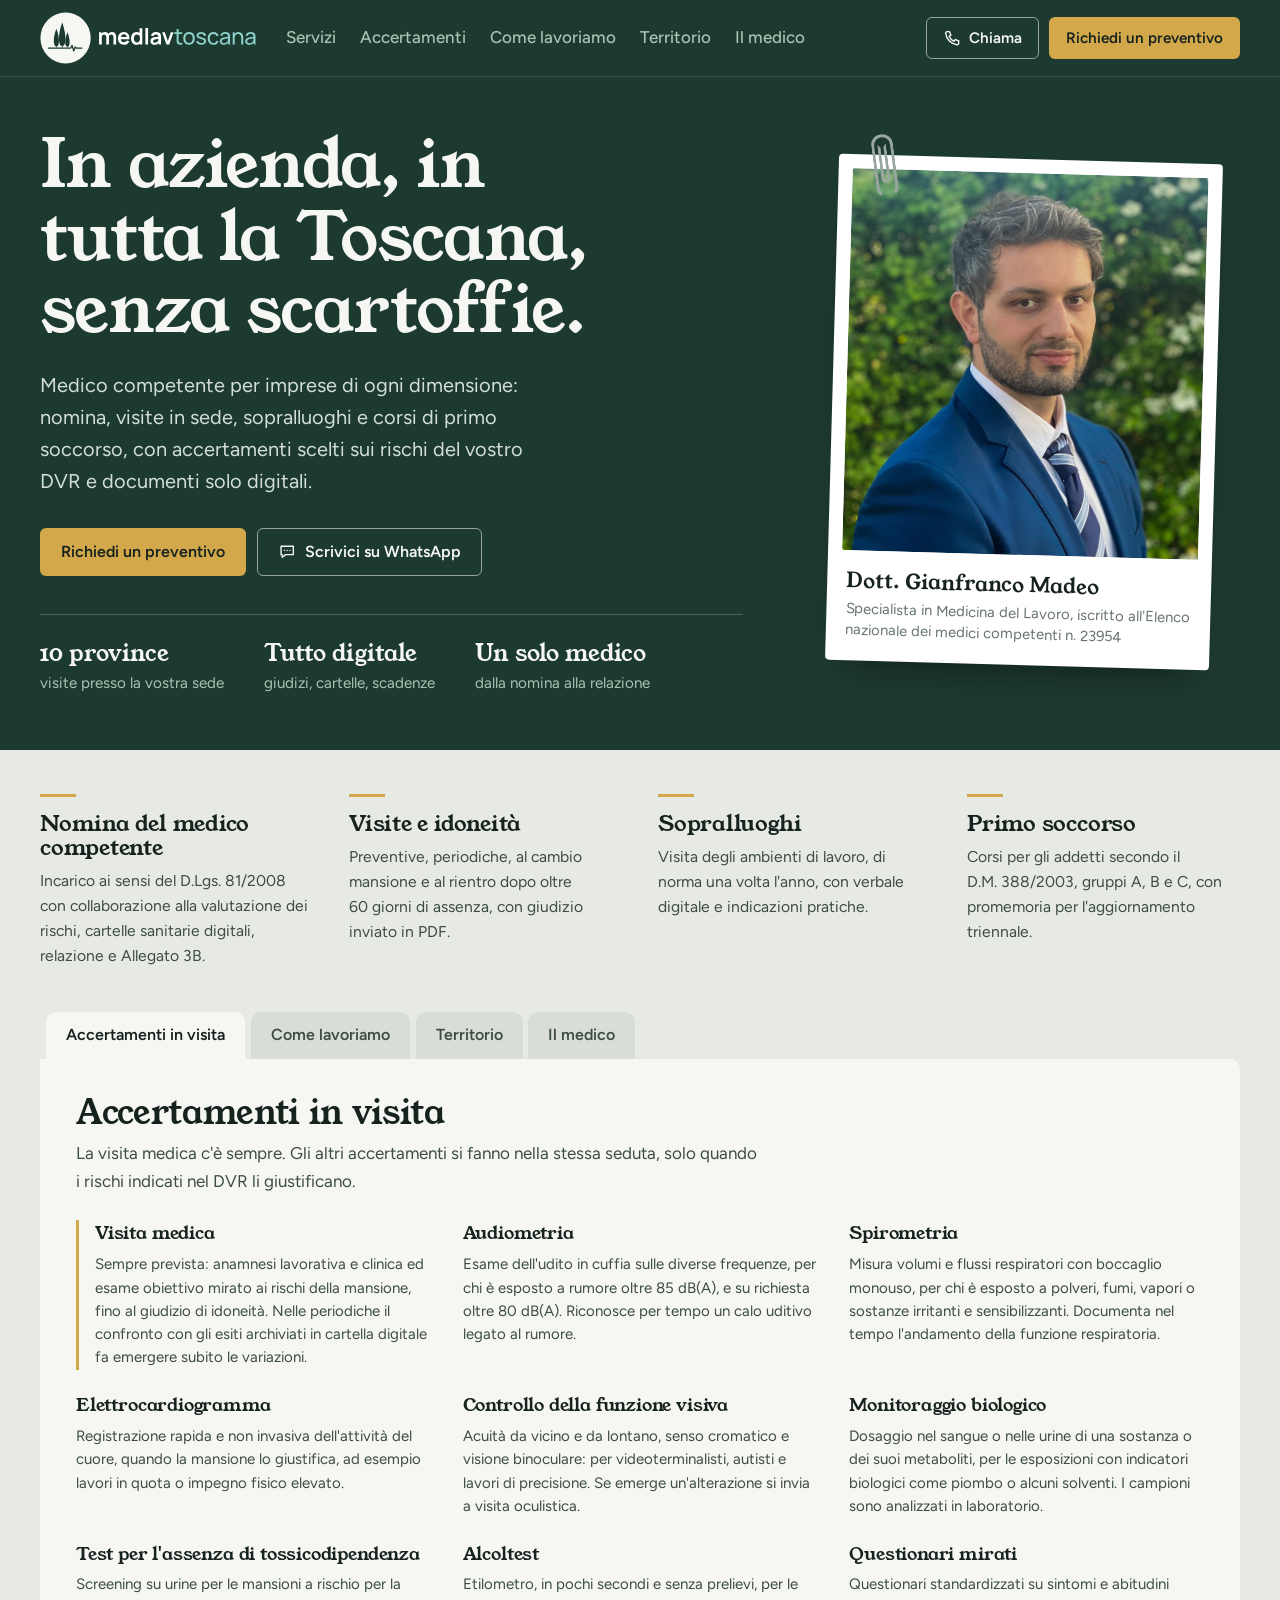
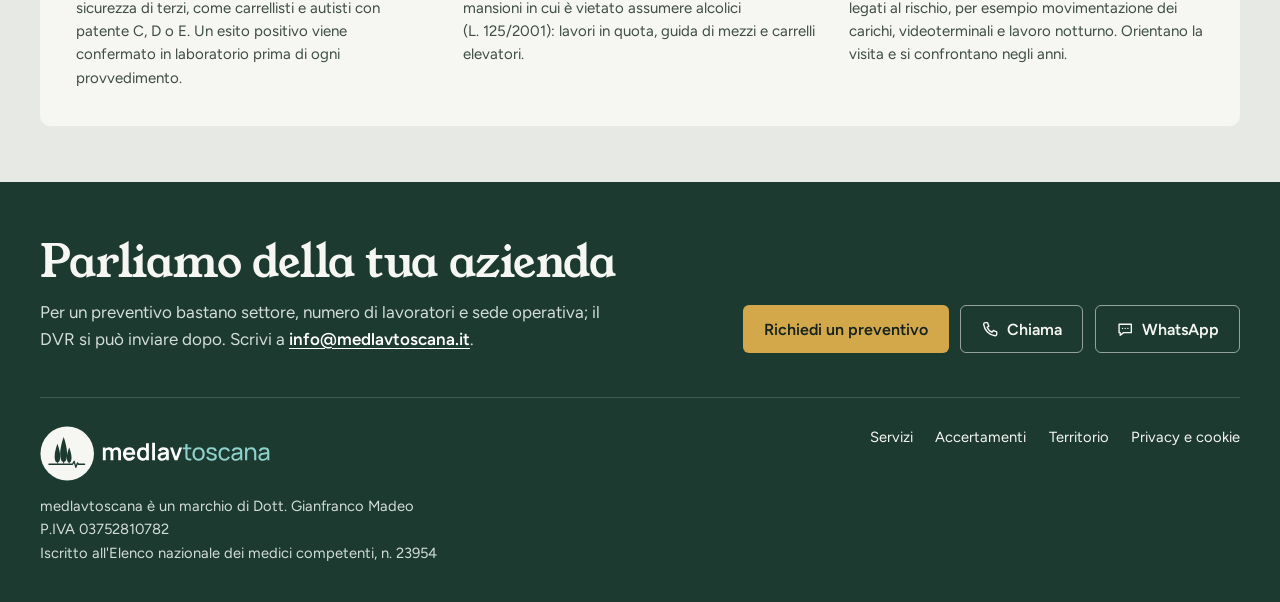
==== commit 5c9a5ca6: "Logo in intestazione e footer più grande e leggibile Marchio su disco chiaro e nome senza sottotitol" ====
--- a/index.html
+++ b/index.html
@@ -43,7 +43,7 @@
 
   <header class="site-header">
     <div class="wrap header-inner">
-      <a class="brand" href="./"><img src="logo-bianco.svg" width="970" height="240" alt="medlavtoscana, medicina del lavoro"></a>
+      <a class="brand" href="./"><img src="logo-header.svg" width="1023" height="240" alt="medlavtoscana, medicina del lavoro"></a>
       <nav class="site-nav" aria-label="Sezioni">
         <a href="#servizi">Servizi</a>
         <a href="#accertamenti">Accertamenti</a>
@@ -192,7 +192,7 @@
             </div>
             <div>
               <h2>Competenze</h2>
-              <ul class="competenze" style="margin-top:1.2rem">
+              <ul class="competenze">
               <li>Protocolli sanitari da DVR</li>
               <li>Idoneità alla mansione</li>
               <li>Rischio chimico e biologico</li>
@@ -224,7 +224,7 @@
       </div>
       <div class="footer">
         <div>
-          <img src="logo-bianco.svg" width="970" height="240" alt="">
+          <img src="logo-header.svg" width="1023" height="240" alt="medlavtoscana">
           <p>medlavtoscana è un marchio di Dott. Gianfranco Madeo<br>P.IVA 03752810782<br>Iscritto all'Elenco nazionale dei medici competenti, n.&nbsp;23954</p>
         </div>
         <nav aria-label="Collegamenti">
@@ -413,6 +413,7 @@
         panels[j].hidden = !on;
       });
       if (focus) tabs[i].focus();
+      bar.scrollLeft = Math.max(0, tabs[i].offsetLeft - 16);
     }
     tabs.forEach(function (t, i) {
       t.addEventListener('click', function () { show(i); history.replaceState(null, '', '#' + panels[i].id); });
@@ -425,11 +426,17 @@
       var i = panels.findIndex(function (p) { return '#' + p.id === location.hash; });
       if (i < 0) return false;
       show(i);
-      bar.scrollIntoView({ block: 'start' });
+      // porta in vista la barra delle schede, sotto l'intestazione fissa
+      requestAnimationFrame(function () {
+        var top = bar.getBoundingClientRect().top + window.scrollY - document.querySelector('.site-header').offsetHeight - 16;
+        window.scrollTo(0, Math.max(0, top));
+      });
       return true;
     }
     window.addEventListener('hashchange', fromHash);
     if (!fromHash()) show(0);
+    // all'apertura con un indirizzo #scheda il browser salta sul pannello: riallineo dopo il caricamento
+    window.addEventListener('load', function () { if (location.hash) fromHash(); });
     // su telefono gli accertamenti partono chiusi: si apre solo quello che interessa
     if (!window.matchMedia('(min-width: 44rem)').matches) {
       document.querySelectorAll('.esami details').forEach(function (d) { d.open = false; });
--- a/styles.css
+++ b/styles.css
@@ -61,13 +61,13 @@
 .verde { background: var(--cipresso); color: var(--latte); }
 .site-header { position: sticky; top: 0; z-index: 20; background: var(--cipresso); border-bottom: 1px solid rgba(169, 195, 179, .18); }
 .header-inner { display: flex; align-items: center; gap: 1.75rem; min-height: 4.75rem; }
-.brand img { height: 2.9rem; width: auto; }
+.brand img { height: 3.2rem; width: auto; }
 .site-nav { display: flex; gap: 1.5rem; font-weight: 500; }
 .site-nav a { color: var(--salvia); text-decoration: none; }
 .site-nav a:hover { color: #fff; }
 .header-cta { margin-left: auto; display: flex; gap: .6rem; }
 @media (max-width: 70rem) { .site-nav { display: none; } }
-@media (max-width: 34rem) { .header-cta .btn-ocra { display: none; } .brand img { height: 2.5rem; } }
+@media (max-width: 34rem) { .header-cta .btn-ocra { display: none; } .brand img { height: 2.7rem; } }
 
 .hero { display: grid; gap: clamp(2rem, 5vw, 4.5rem); align-items: center; padding-block: clamp(2rem, 5vw, 3.25rem) clamp(2.5rem, 5vw, 3.5rem); }
 @media (min-width: 60rem) { .hero { grid-template-columns: 1.3fr .8fr; } }
@@ -164,11 +164,12 @@
 .province { margin-top: 1.1rem; color: var(--ink-2); }
 .province strong { color: var(--ink); font-weight: 600; }
 
-.medico-testo p + p { margin-top: .8rem; }
-.medico-testo .contatto { margin-top: 1rem; font-weight: 500; }
-.competenze { list-style: none; margin: 0; padding: 0; display: grid; gap: .55rem 1.5rem; }
-@media (min-width: 36rem) { .competenze { grid-template-columns: 1fr 1fr; } }
-.competenze li { padding-left: 1.1rem; position: relative; color: var(--ink-2); }
+.medico-testo p, .competenze li { font-size: 1rem; line-height: 1.6; color: var(--ink-2); }
+.medico-testo p { margin-top: .75rem; max-width: 60ch; }
+.medico-testo .intro { color: var(--ink); font-weight: 500; }
+.competenze { list-style: none; margin: .75rem 0 0; padding: 0; }
+@media (min-width: 36rem) { .competenze { columns: 2; column-gap: 1.75rem; } }
+.competenze li { padding-left: 1.1rem; position: relative; break-inside: avoid; margin-bottom: .5rem; }
 .competenze li::before { content: ""; position: absolute; left: 0; top: .72em; width: .5rem; height: 2px; background: var(--ocra); }
 
 /* ---------- Contatti e footer ---------- */
@@ -180,7 +181,7 @@
 .contatti .email { color: #fff; font-weight: 600; }
 .contatti .actions { margin-top: 0; }
 .footer { display: flex; flex-wrap: wrap; justify-content: space-between; gap: 1.5rem 3rem; padding-block: 1.75rem 2.25rem; font-size: .92rem; color: var(--salvia); }
-.footer img { height: 3.6rem; width: auto; margin-bottom: .9rem; }
+.footer img { height: 3.4rem; width: auto; margin-bottom: .9rem; }
 .footer a { color: var(--latte); text-decoration: none; }
 .footer a:hover { text-decoration: underline; }
 .footer nav { display: flex; flex-wrap: wrap; gap: .5rem 1.4rem; align-content: start; }
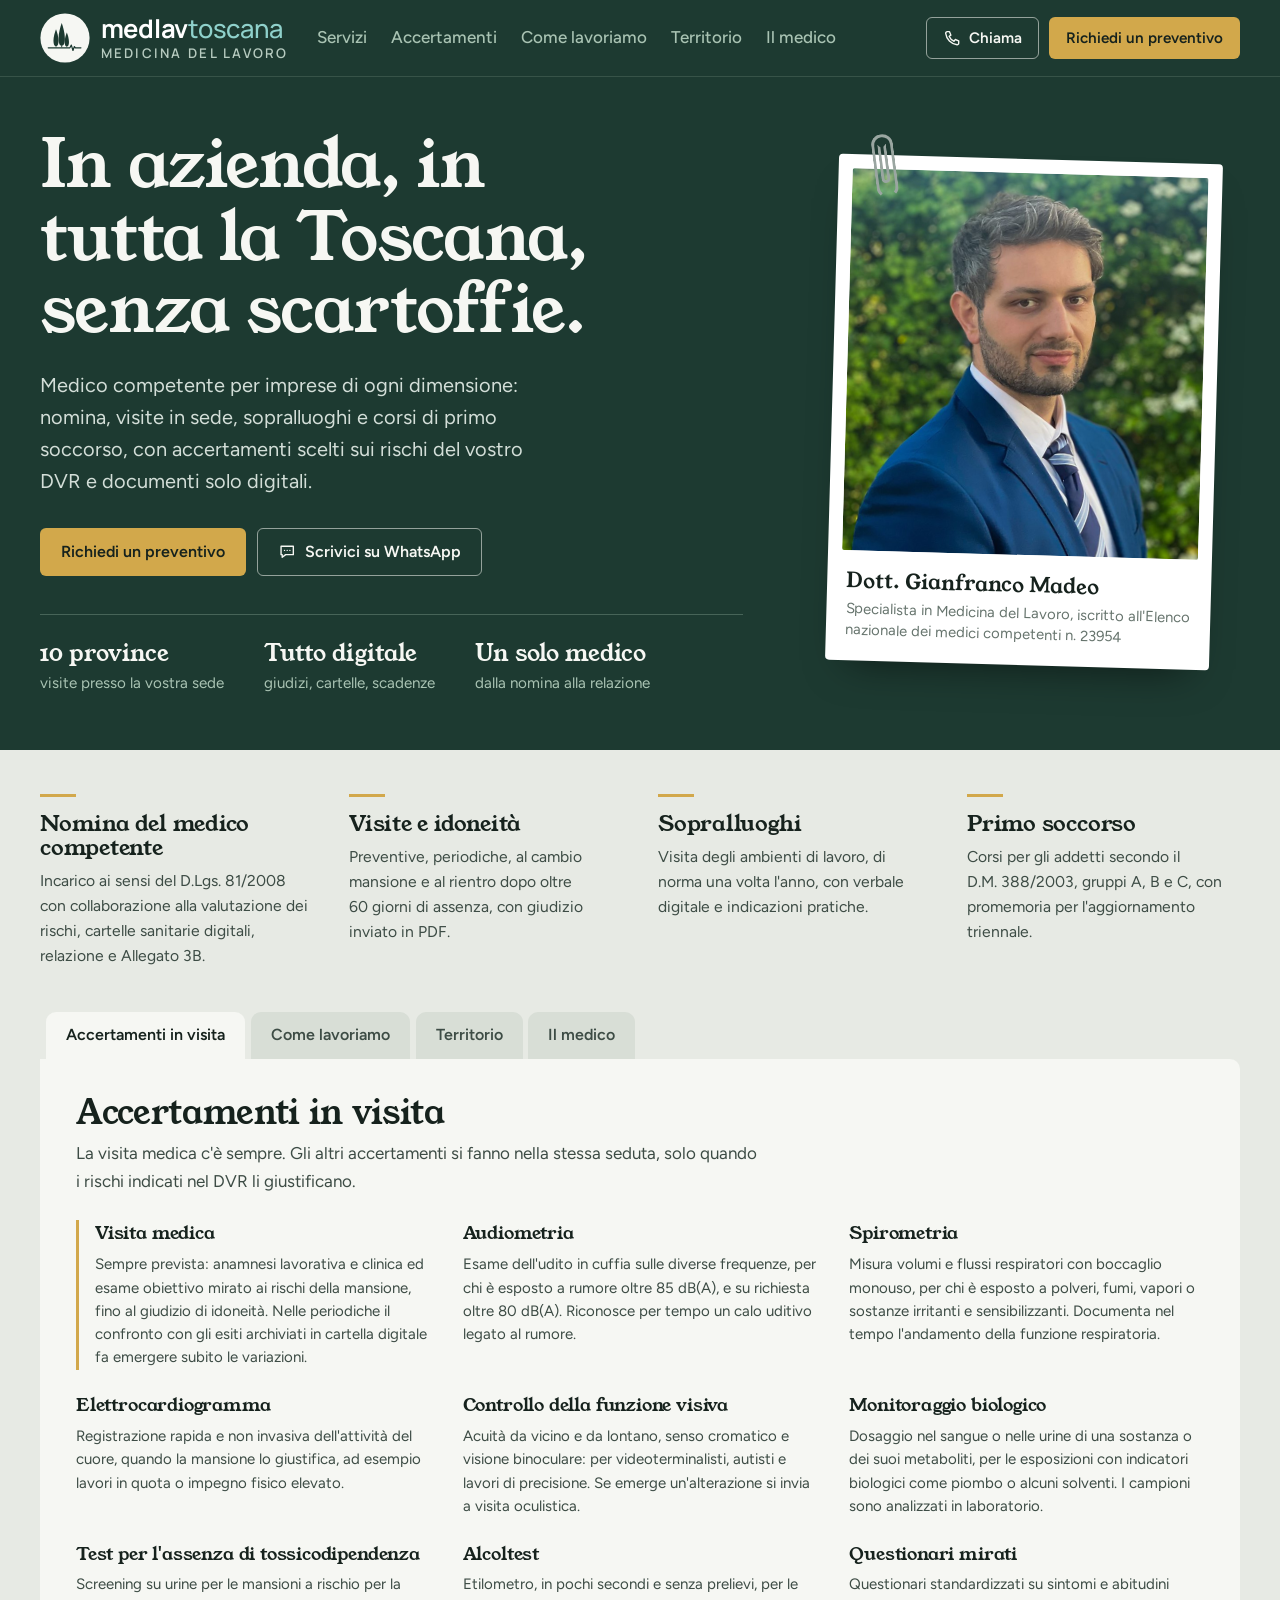
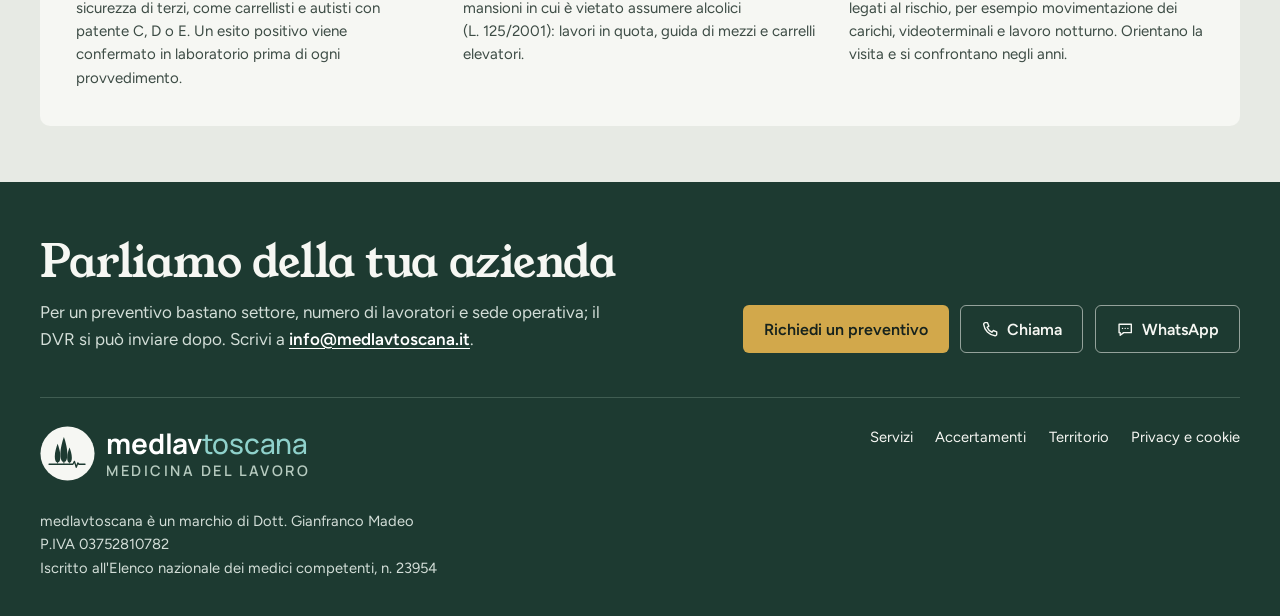
==== commit a2ab01b9: "Logo nitido: nome e scritta come testo vero Co-Authored-By: Claude Opus 5.5 <noreply@anthropic.com> " ====
--- a/index.html
+++ b/index.html
@@ -13,6 +13,7 @@
   <link rel="apple-touch-icon" href="apple-touch-icon.png">
   <link rel="preload" href="young-serif-400.woff2" as="font" type="font/woff2" crossorigin>
   <link rel="preload" href="figtree-400.woff2" as="font" type="font/woff2" crossorigin>
+  <link rel="preload" href="manrope-700.woff2" as="font" type="font/woff2" crossorigin>
   <link rel="stylesheet" href="styles.css">
   <meta name="theme-color" content="#1D3A31">
   <meta property="og:type" content="website">
@@ -43,7 +44,10 @@
 
   <header class="site-header">
     <div class="wrap header-inner">
-      <a class="brand" href="./"><img src="logo-header.svg" width="1023" height="240" alt="medlavtoscana, medicina del lavoro"></a>
+      <a class="brand" href="./" aria-label="medlavtoscana, medicina del lavoro, pagina iniziale">
+        <span class="brand-mark"><img src="marchio-chiaro.svg" width="240" height="240" alt=""></span>
+        <span class="brand-text" aria-hidden="true"><span class="brand-name"><b>medlav</b>toscana</span><span class="brand-payoff">Medicina del lavoro</span></span>
+      </a>
       <nav class="site-nav" aria-label="Sezioni">
         <a href="#servizi">Servizi</a>
         <a href="#accertamenti">Accertamenti</a>
@@ -224,7 +228,10 @@
       </div>
       <div class="footer">
         <div>
-          <img src="logo-header.svg" width="1023" height="240" alt="medlavtoscana">
+          <a class="brand brand-footer" href="./" aria-label="medlavtoscana, medicina del lavoro">
+            <span class="brand-mark"><img src="marchio-chiaro.svg" width="240" height="240" alt=""></span>
+            <span class="brand-text" aria-hidden="true"><span class="brand-name"><b>medlav</b>toscana</span><span class="brand-payoff">Medicina del lavoro</span></span>
+          </a>
           <p>medlavtoscana è un marchio di Dott. Gianfranco Madeo<br>P.IVA 03752810782<br>Iscritto all'Elenco nazionale dei medici competenti, n.&nbsp;23954</p>
         </div>
         <nav aria-label="Collegamenti">
--- a/styles.css
+++ b/styles.css
@@ -3,6 +3,9 @@
    Un solo accento caldo (ocra) per le azioni principali. */
 
 @font-face { font-family: "Young Serif"; src: url("young-serif-400.woff2") format("woff2"); font-weight: 400; font-style: normal; font-display: swap; }
+@font-face { font-family: "Manrope"; src: url("manrope-500.woff2") format("woff2"); font-weight: 500; font-style: normal; font-display: swap; }
+@font-face { font-family: "Manrope"; src: url("manrope-600.woff2") format("woff2"); font-weight: 600; font-style: normal; font-display: swap; }
+@font-face { font-family: "Manrope"; src: url("manrope-700.woff2") format("woff2"); font-weight: 700; font-style: normal; font-display: swap; }
 @font-face { font-family: "Figtree"; src: url("figtree-400.woff2") format("woff2"); font-weight: 400; font-style: normal; font-display: swap; }
 @font-face { font-family: "Figtree"; src: url("figtree-500.woff2") format("woff2"); font-weight: 500; font-style: normal; font-display: swap; }
 @font-face { font-family: "Figtree"; src: url("figtree-600.woff2") format("woff2"); font-weight: 600; font-style: normal; font-display: swap; }
@@ -61,13 +64,20 @@
 .verde { background: var(--cipresso); color: var(--latte); }
 .site-header { position: sticky; top: 0; z-index: 20; background: var(--cipresso); border-bottom: 1px solid rgba(169, 195, 179, .18); }
 .header-inner { display: flex; align-items: center; gap: 1.75rem; min-height: 4.75rem; }
-.brand img { height: 3.2rem; width: auto; }
+/* Logo: marchio come immagine, nome e scritta come testo vero, nitidi a ogni dimensione */
+.brand { --logo: 1.6rem; display: inline-flex; align-items: center; gap: calc(var(--logo) * .42); text-decoration: none; color: #fff; }
+.brand-mark { flex: none; width: calc(var(--logo) * 1.95); height: calc(var(--logo) * 1.95); }
+.brand-mark img { width: 100%; height: 100%; }
+.brand-text { display: grid; justify-items: start; line-height: 1; }
+.brand-name { font-family: "Manrope", var(--sans); font-weight: 500; font-size: var(--logo); letter-spacing: -0.01em; color: #8FD1CB; }
+.brand-name b { font-weight: 700; color: #fff; }
+.brand-payoff { margin-top: calc(var(--logo) * .2); font-family: "Manrope", var(--sans); font-weight: 600; font-size: calc(var(--logo) * .52); letter-spacing: .17em; text-transform: uppercase; color: #B7CBC0; white-space: nowrap; }
 .site-nav { display: flex; gap: 1.5rem; font-weight: 500; }
 .site-nav a { color: var(--salvia); text-decoration: none; }
 .site-nav a:hover { color: #fff; }
 .header-cta { margin-left: auto; display: flex; gap: .6rem; }
 @media (max-width: 70rem) { .site-nav { display: none; } }
-@media (max-width: 34rem) { .header-cta .btn-ocra { display: none; } .brand img { height: 2.7rem; } }
+@media (max-width: 34rem) { .header-cta .btn-ocra { display: none; } .brand { --logo: 1.4rem; } }
 
 .hero { display: grid; gap: clamp(2rem, 5vw, 4.5rem); align-items: center; padding-block: clamp(2rem, 5vw, 3.25rem) clamp(2.5rem, 5vw, 3.5rem); }
 @media (min-width: 60rem) { .hero { grid-template-columns: 1.3fr .8fr; } }
@@ -181,7 +191,7 @@
 .contatti .email { color: #fff; font-weight: 600; }
 .contatti .actions { margin-top: 0; }
 .footer { display: flex; flex-wrap: wrap; justify-content: space-between; gap: 1.5rem 3rem; padding-block: 1.75rem 2.25rem; font-size: .92rem; color: var(--salvia); }
-.footer img { height: 3.4rem; width: auto; margin-bottom: .9rem; }
+.brand-footer { --logo: 1.75rem; margin-bottom: 1rem; }
 .footer a { color: var(--latte); text-decoration: none; }
 .footer a:hover { text-decoration: underline; }
 .footer nav { display: flex; flex-wrap: wrap; gap: .5rem 1.4rem; align-content: start; }
@@ -230,3 +240,4 @@
 .doc ul { margin: .5rem 0 0; padding-left: 1.25rem; }
 .doc li + li { margin-top: .35rem; }
 .doc .updated { margin-top: .75rem; color: var(--ink-3); }
+.footer .brand:hover { text-decoration: none; }
